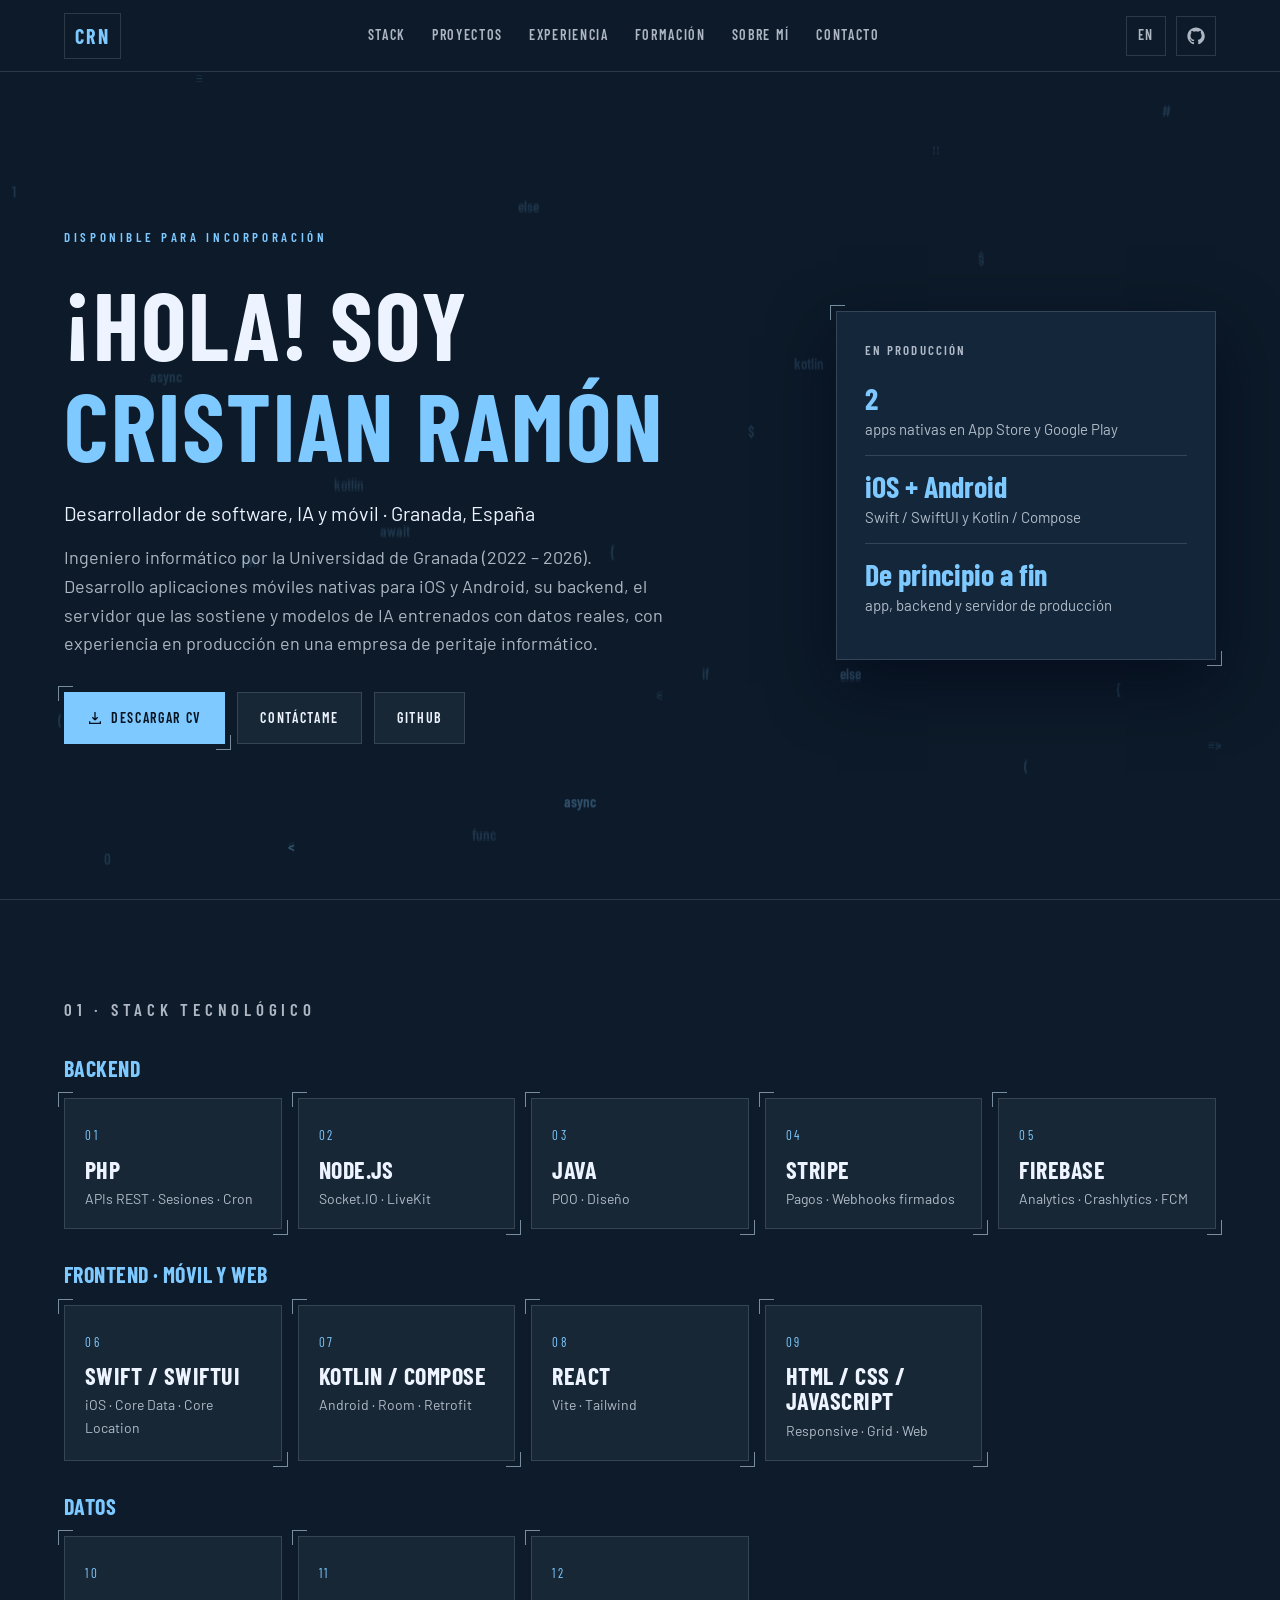
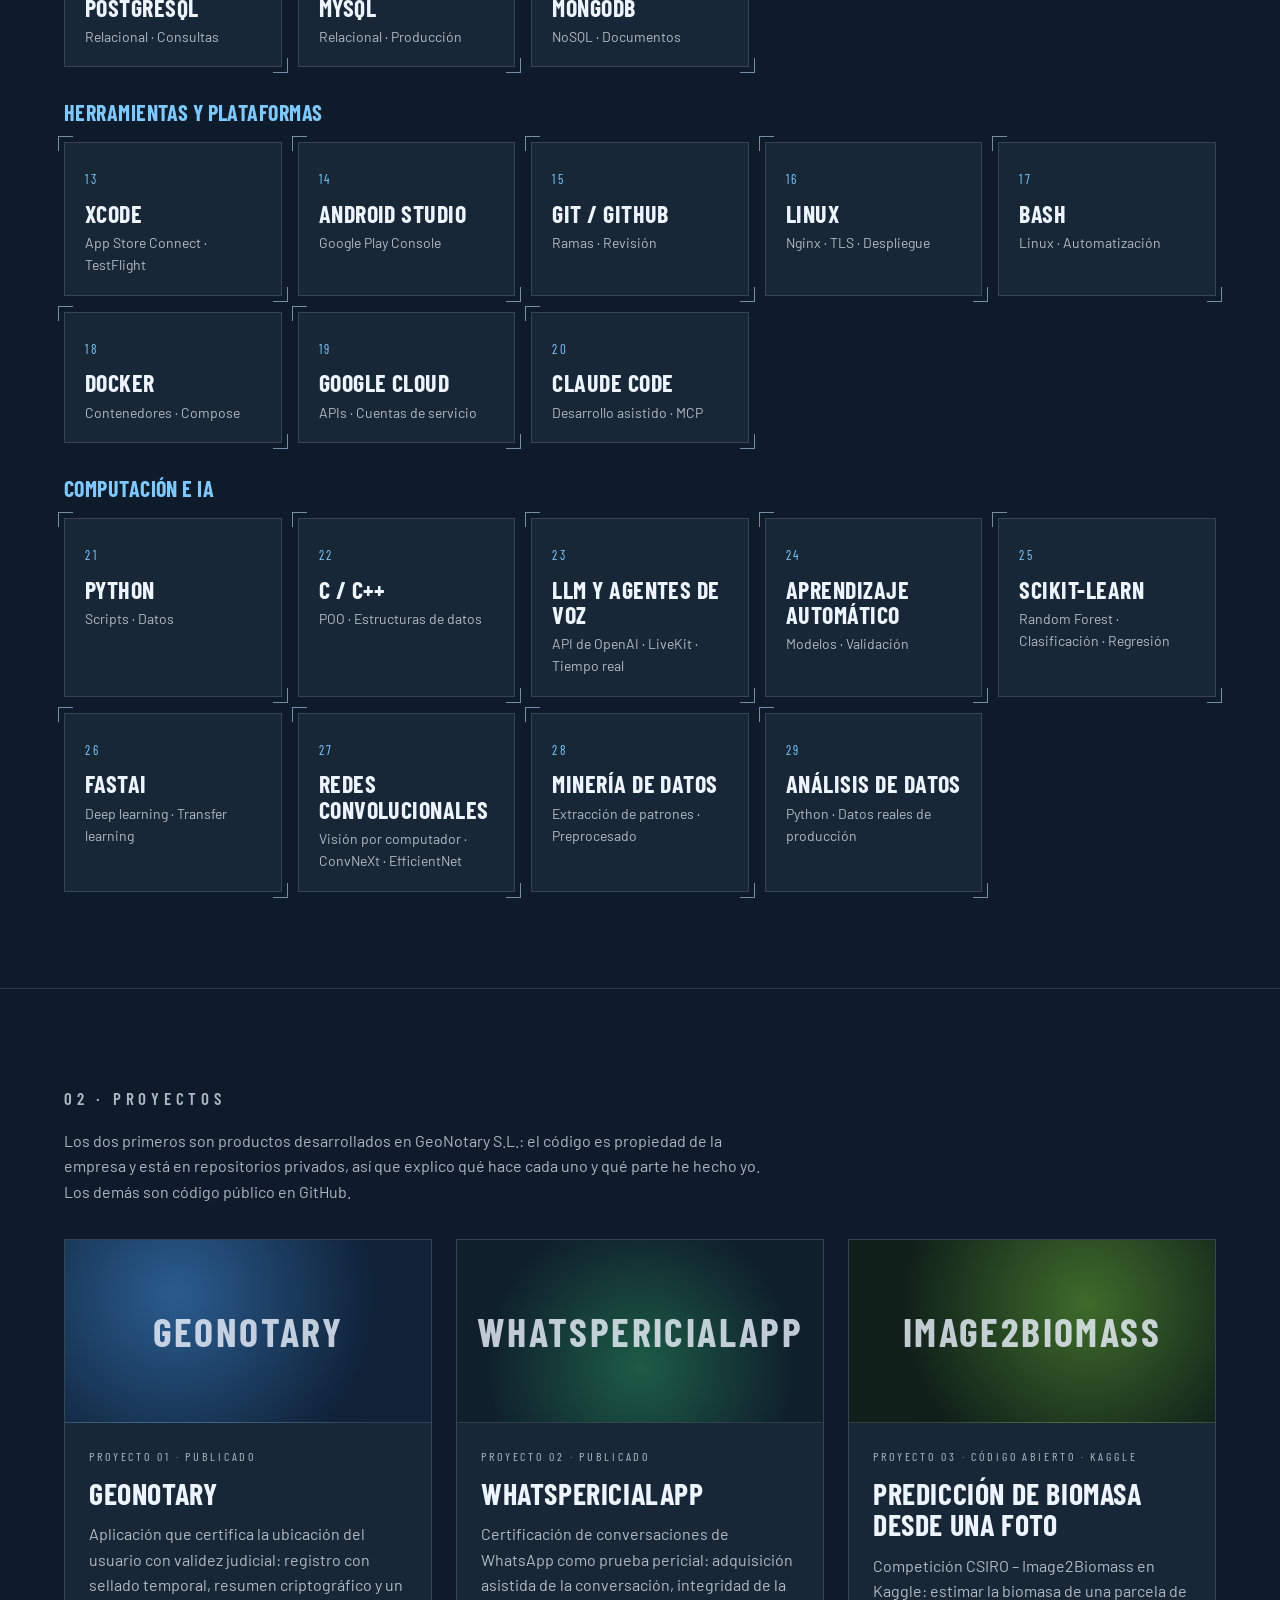
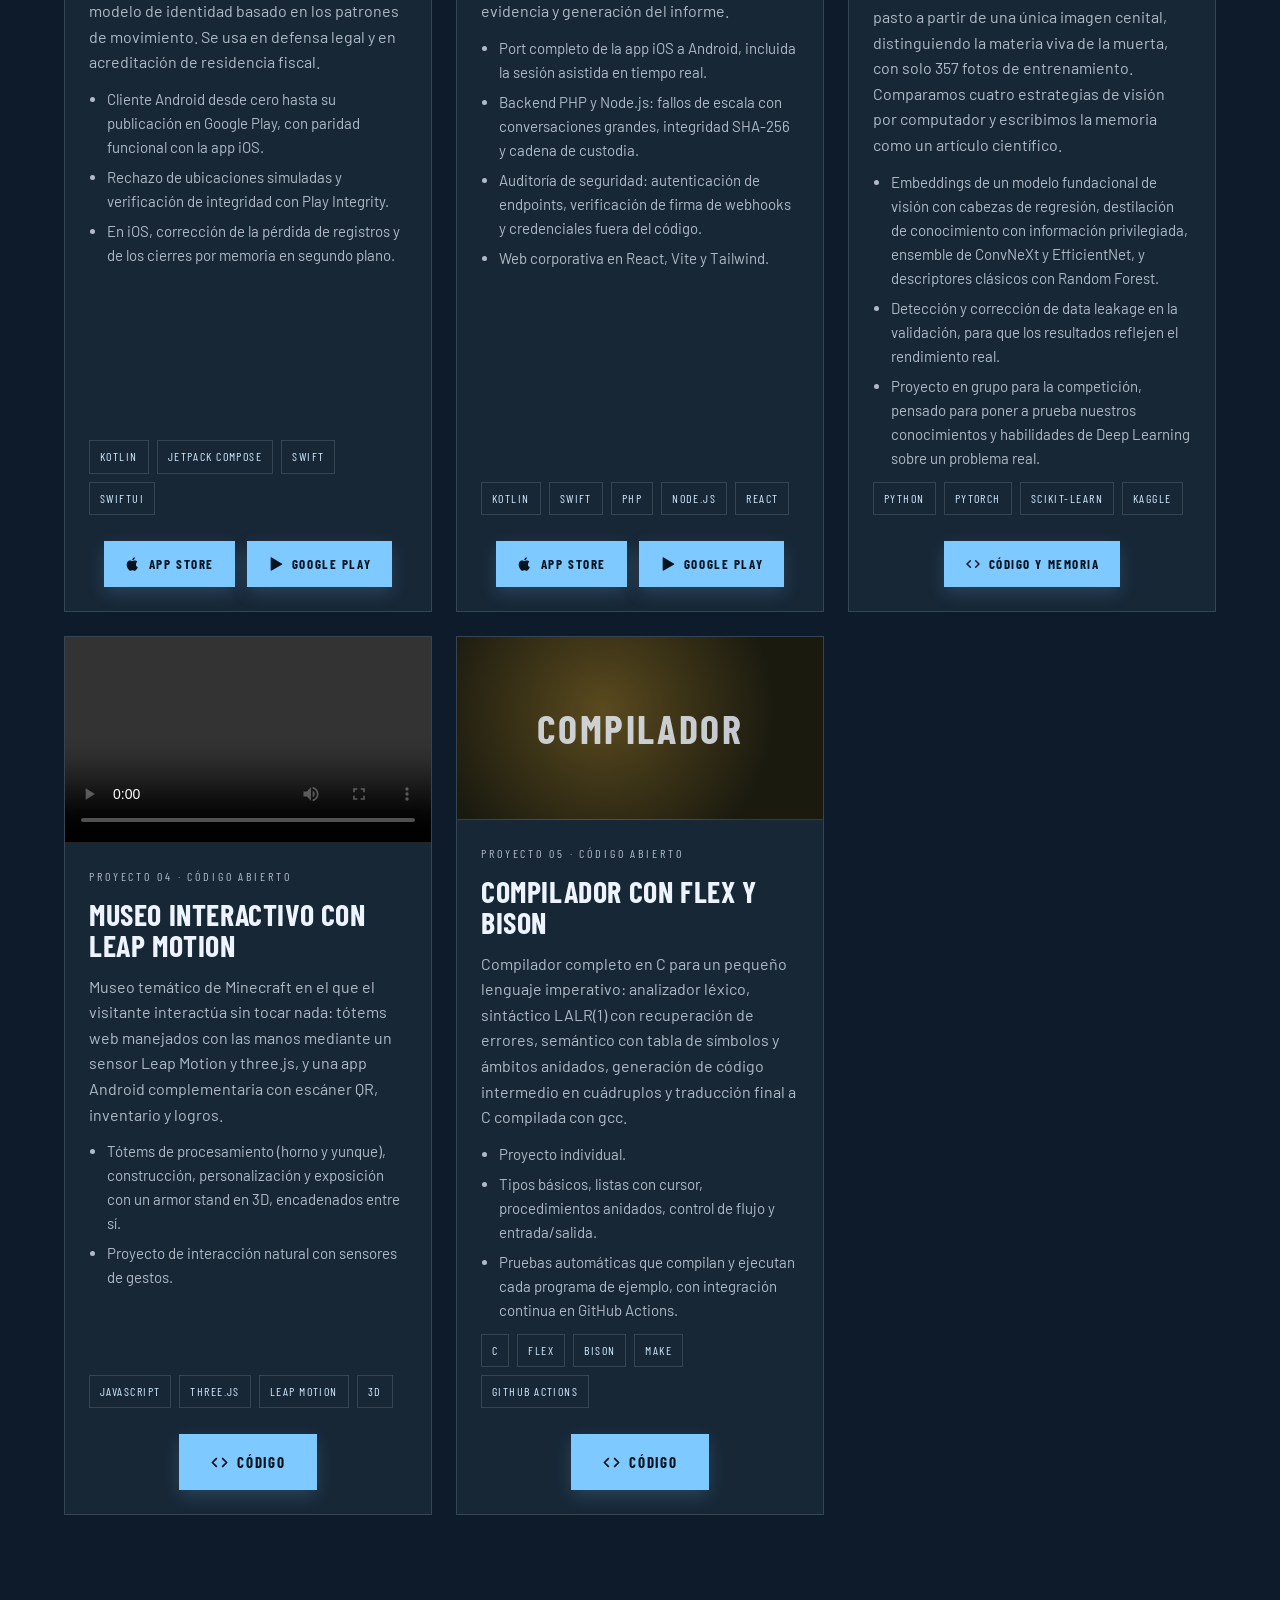
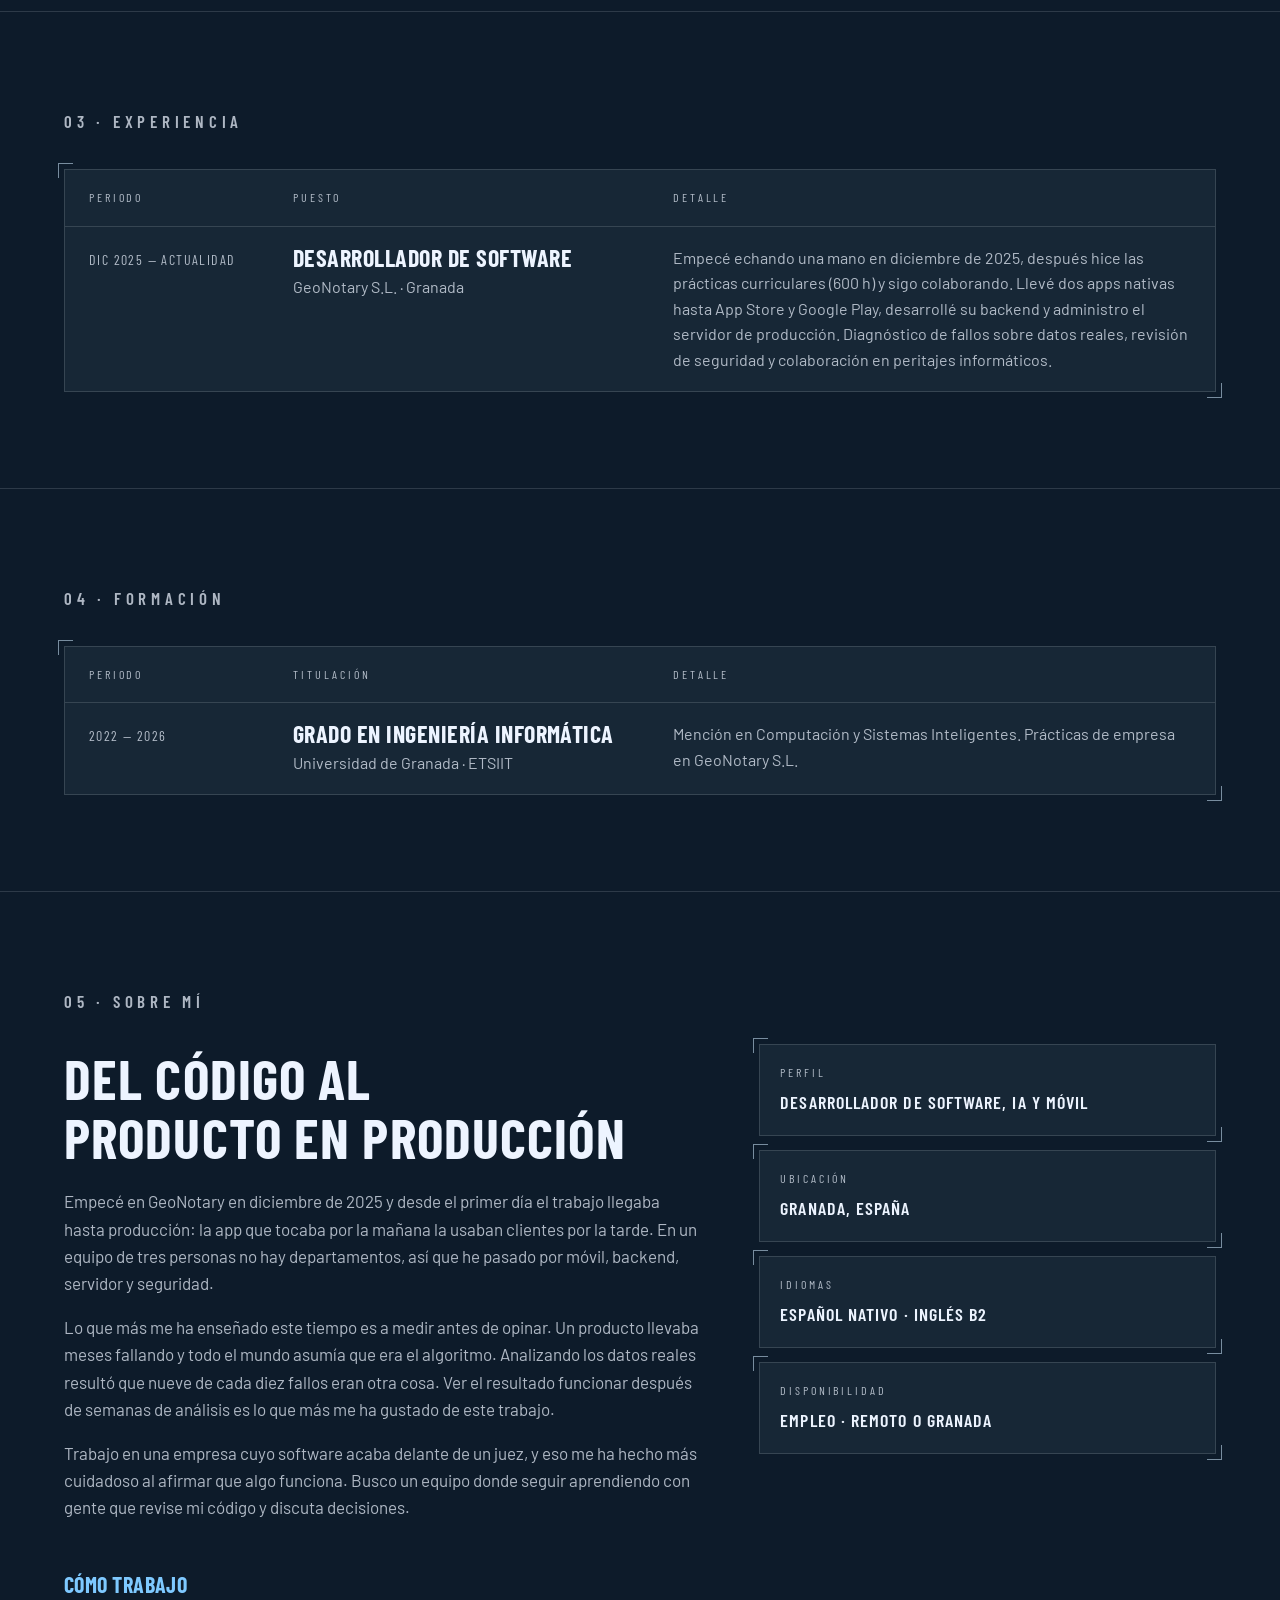
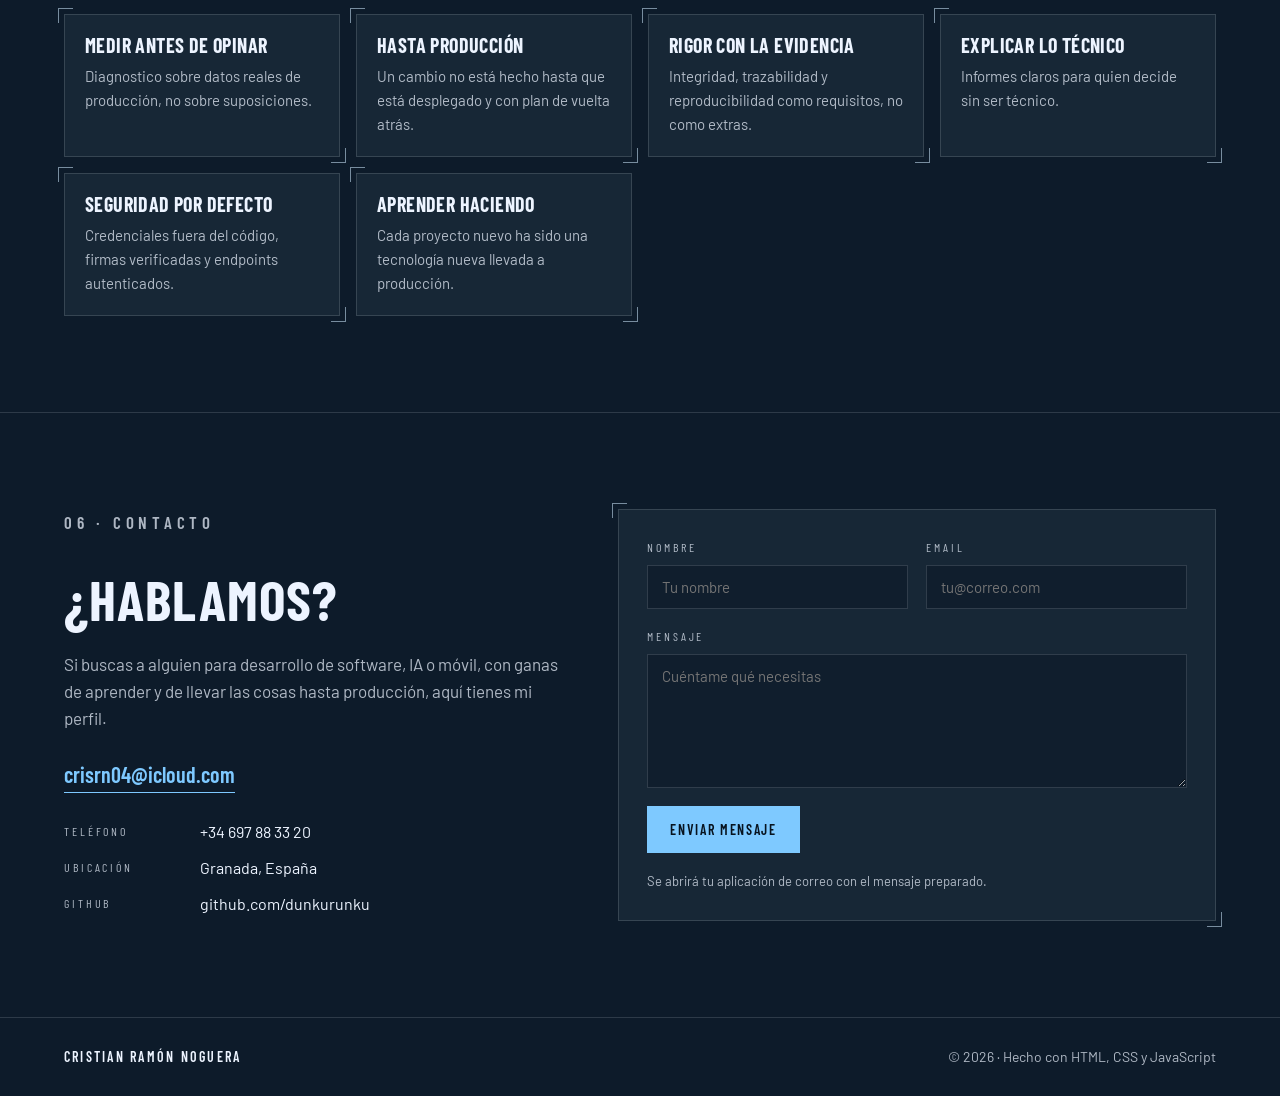
==== es/index.html @ b210d1ad "Versión en inglés por defecto, stack y textos actualizados y CV nuevos" ====
<!DOCTYPE html>
<html lang="es">
<head>
  <meta charset="UTF-8">
  <meta name="viewport" content="width=device-width, initial-scale=1.0">
  <title>Cristian Ramón Noguera · Desarrollador de software</title>
  <meta name="description" content="Portfolio de Cristian Ramón Noguera, desarrollador de software: aplicaciones móviles nativas iOS y Android, backend y sistemas.">
  <link rel="preconnect" href="https://fonts.googleapis.com">
  <link rel="preconnect" href="https://fonts.gstatic.com" crossorigin>
  <link href="https://fonts.googleapis.com/css2?family=Barlow:wght@400;500;600&family=Barlow+Condensed:wght@500;600;700&display=swap" rel="stylesheet">
  <link rel="icon" href="data:image/svg+xml,%3Csvg xmlns='http://www.w3.org/2000/svg' viewBox='0 0 64 64'%3E%3Crect width='64' height='64' fill='%230d1b2a'/%3E%3Ctext x='32' y='42' font-family='Arial' font-weight='700' font-size='28' fill='%237ec9ff' text-anchor='middle'%3ECR%3C/text%3E%3C/svg%3E">
  <link rel="alternate" hreflang="es" href="https://dunkurunku.github.io/es/">
  <link rel="alternate" hreflang="en" href="https://dunkurunku.github.io/">
  <link rel="stylesheet" href="../styles.css?v=10">
</head>
<body>

<header class="nav" id="top">
  <a class="nav__brand" href="#top">CRN</a>
  <nav class="nav__links" id="navLinks">
    <a href="#stack">Stack</a>
    <a href="#proyectos">Proyectos</a>
    <a href="#experiencia">Experiencia</a>
    <a href="#formacion">Formación</a>
    <a href="#sobre-mi">Sobre mí</a>
    <a href="#contacto">Contacto</a>
  </nav>
  <div class="nav__icons">
    <a href="../" hreflang="en" lang="en" aria-label="English version" class="icon-btn icon-btn--lang">EN</a>
    <a href="https://github.com/dunkurunku" target="_blank" rel="noopener" aria-label="GitHub" class="icon-btn">
      <svg viewBox="0 0 24 24" width="18" height="18" fill="currentColor"><path d="M12 .5C5.7.5.5 5.7.5 12c0 5.1 3.3 9.4 7.9 10.9.6.1.8-.3.8-.6v-2.2c-3.2.7-3.9-1.4-3.9-1.4-.5-1.3-1.3-1.7-1.3-1.7-1-.7.1-.7.1-.7 1.2.1 1.8 1.2 1.8 1.2 1 1.8 2.8 1.3 3.4 1 .1-.8.4-1.3.7-1.6-2.6-.3-5.3-1.3-5.3-5.7 0-1.3.5-2.3 1.2-3.1-.1-.3-.5-1.5.1-3.1 0 0 1-.3 3.2 1.2a11 11 0 0 1 5.8 0c2.2-1.5 3.2-1.2 3.2-1.2.6 1.6.2 2.8.1 3.1.8.8 1.2 1.8 1.2 3.1 0 4.4-2.7 5.4-5.3 5.7.4.4.8 1.1.8 2.2v3.2c0 .3.2.7.8.6 4.6-1.5 7.9-5.8 7.9-10.9C23.5 5.7 18.3.5 12 .5z"/></svg>
    </a>
    <button class="icon-btn nav__burger" id="burger" aria-label="Menú" aria-expanded="false">
      <span></span><span></span><span></span>
    </button>
  </div>
</header>

<main>

  <!-- HERO -->
  <section class="hero" id="inicio">
    <canvas class="hero__rain" id="rain" aria-hidden="true"></canvas>
    <div class="container hero__grid">
      <div class="hero__text">
        <p class="eyebrow">Disponible para incorporación</p>
        <h1 class="hero__title">¡Hola! Soy<br><span class="accent">Cristian Ramón</span></h1>
        <p class="hero__sub">Desarrollador de software, IA y móvil · Granada, España</p>
        <p class="hero__desc">
          Ingeniero informático por la Universidad de Granada (2022 – 2026).
          Desarrollo aplicaciones móviles nativas para iOS y Android, su backend, el servidor que las sostiene
          y modelos de IA entrenados con datos reales, con experiencia en producción en una empresa de peritaje informático.
        </p>
        <div class="hero__actions">
          <a class="btn btn--primary corner" href="../assets/Curriculum-Cristian-Ramon-Noguera.pdf" download>
            <svg viewBox="0 0 24 24" width="16" height="16" fill="none" stroke="currentColor" stroke-width="2"><path d="M12 3v12m0 0l-4-4m4 4l4-4M4 17v3h16v-3"/></svg>
            Descargar CV
          </a>
          <a class="btn" href="#contacto">Contáctame</a>
          <a class="btn" href="https://github.com/dunkurunku" target="_blank" rel="noopener">GitHub</a>
        </div>
      </div>
      <aside class="hero__card corner">
        <p class="hero__card-k">En producción</p>
        <div class="hero__stat"><span class="hero__stat-v">2</span><span class="hero__stat-d">apps nativas en App Store y Google Play</span></div>
        <div class="hero__stat"><span class="hero__stat-v">iOS + Android</span><span class="hero__stat-d">Swift / SwiftUI y Kotlin / Compose</span></div>
        <div class="hero__stat"><span class="hero__stat-v">De principio a fin</span><span class="hero__stat-d">app, backend y servidor de producción</span></div>
      </aside>
    </div>
  </section>

  <!-- STACK -->
  <section class="section" id="stack">
    <div class="container">
      <p class="section__label">01 · Stack tecnológico</p>

      <h3 class="group-title">Backend</h3>
      <div class="stack-grid">
        <article class="stack-card corner"><span class="stack-card__n">01</span><h4>PHP</h4><p>APIs REST · Sesiones · Cron</p></article>
        <article class="stack-card corner"><span class="stack-card__n">02</span><h4>Node.js</h4><p>Socket.IO · LiveKit</p></article>
        <article class="stack-card corner"><span class="stack-card__n">03</span><h4>Java</h4><p>POO · Diseño</p></article>
        <article class="stack-card corner"><span class="stack-card__n">04</span><h4>Stripe</h4><p>Pagos · Webhooks firmados</p></article>
        <article class="stack-card corner"><span class="stack-card__n">05</span><h4>Firebase</h4><p>Analytics · Crashlytics · FCM</p></article>
      </div>

      <h3 class="group-title">Frontend · móvil y web</h3>
      <div class="stack-grid">
        <article class="stack-card corner"><span class="stack-card__n">06</span><h4>Swift / SwiftUI</h4><p>iOS · Core Data · Core Location</p></article>
        <article class="stack-card corner"><span class="stack-card__n">07</span><h4>Kotlin / Compose</h4><p>Android · Room · Retrofit</p></article>
        <article class="stack-card corner"><span class="stack-card__n">08</span><h4>React</h4><p>Vite · Tailwind</p></article>
        <article class="stack-card corner"><span class="stack-card__n">09</span><h4>HTML / CSS / JavaScript</h4><p>Responsive · Grid · Web</p></article>
      </div>


      <h3 class="group-title">Datos</h3>
      <div class="stack-grid">
        <article class="stack-card corner"><span class="stack-card__n">10</span><h4>PostgreSQL</h4><p>Relacional · Consultas</p></article>
        <article class="stack-card corner"><span class="stack-card__n">11</span><h4>MySQL</h4><p>Relacional · Producción</p></article>
        <article class="stack-card corner"><span class="stack-card__n">12</span><h4>MongoDB</h4><p>NoSQL · Documentos</p></article>
      </div>

      <h3 class="group-title">Herramientas y plataformas</h3>
      <div class="stack-grid">
        <article class="stack-card corner"><span class="stack-card__n">13</span><h4>Xcode</h4><p>App Store Connect · TestFlight</p></article>
        <article class="stack-card corner"><span class="stack-card__n">14</span><h4>Android Studio</h4><p>Google Play Console</p></article>
        <article class="stack-card corner"><span class="stack-card__n">15</span><h4>Git / GitHub</h4><p>Ramas · Revisión</p></article>
        <article class="stack-card corner"><span class="stack-card__n">16</span><h4>Linux</h4><p>Nginx · TLS · Despliegue</p></article>
        <article class="stack-card corner"><span class="stack-card__n">17</span><h4>Bash</h4><p>Linux · Automatización</p></article>
        <article class="stack-card corner"><span class="stack-card__n">18</span><h4>Docker</h4><p>Contenedores · Compose</p></article>
        <article class="stack-card corner"><span class="stack-card__n">19</span><h4>Google Cloud</h4><p>APIs · Cuentas de servicio</p></article>
        <article class="stack-card corner"><span class="stack-card__n">20</span><h4>Claude Code</h4><p>Desarrollo asistido · MCP</p></article>
      </div>

      <h3 class="group-title">Computación e IA</h3>
      <div class="stack-grid">
        <article class="stack-card corner"><span class="stack-card__n">21</span><h4>Python</h4><p>Scripts · Datos</p></article>
        <article class="stack-card corner"><span class="stack-card__n">22</span><h4>C / C++</h4><p>POO · Estructuras de datos</p></article>
        <article class="stack-card corner"><span class="stack-card__n">23</span><h4>LLM y agentes de voz</h4><p>API de OpenAI · LiveKit · Tiempo real</p></article>
        <article class="stack-card corner"><span class="stack-card__n">24</span><h4>Aprendizaje automático</h4><p>Modelos · Validación</p></article>
        <article class="stack-card corner"><span class="stack-card__n">25</span><h4>scikit-learn</h4><p>Random Forest · Clasificación · Regresión</p></article>
        <article class="stack-card corner"><span class="stack-card__n">26</span><h4>fastai</h4><p>Deep learning · Transfer learning</p></article>
        <article class="stack-card corner"><span class="stack-card__n">27</span><h4>Redes convolucionales</h4><p>Visión por computador · ConvNeXt · EfficientNet</p></article>
        <article class="stack-card corner"><span class="stack-card__n">28</span><h4>Minería de datos</h4><p>Extracción de patrones · Preprocesado</p></article>
        <article class="stack-card corner"><span class="stack-card__n">29</span><h4>Análisis de datos</h4><p>Python · Datos reales de producción</p></article>
      </div>
    </div>
  </section>

  <!-- PROYECTOS -->
  <section class="section" id="proyectos">
    <div class="container">
      <p class="section__label">02 · Proyectos</p>
      <p class="section__note">Los dos primeros son productos desarrollados en GeoNotary S.L.: el código es propiedad de la empresa y está en repositorios privados, así que explico qué hace cada uno y qué parte he hecho yo. Los demás son código público en GitHub.</p>

      <div class="projects">
        <article class="project corner">
          <div class="project__media project__media--geo" aria-hidden="true"><span>GeoNotary</span></div>
          <div class="project__body">
            <p class="project__label">Proyecto 01 · publicado</p>
            <h3>GeoNotary</h3>
            <p>Aplicación que certifica la ubicación del usuario con validez judicial: registro con sellado temporal, resumen criptográfico y un modelo de identidad basado en los patrones de movimiento. Se usa en defensa legal y en acreditación de residencia fiscal.</p>
            <ul class="project__mine">
              <li>Cliente Android desde cero hasta su publicación en Google Play, con paridad funcional con la app iOS.</li>
              <li>Rechazo de ubicaciones simuladas y verificación de integridad con Play Integrity.</li>
              <li>En iOS, corrección de la pérdida de registros y de los cierres por memoria en segundo plano.</li>
            </ul>
            <div class="tags"><span>Kotlin</span><span>Jetpack Compose</span><span>Swift</span><span>SwiftUI</span></div>
            <div class="project__links">
              <a class="btn btn--small" href="https://apps.apple.com/es/app/geonotary/id6742685214" target="_blank" rel="noopener"><svg viewBox="0 0 24 24" width="16" height="16" fill="currentColor" aria-hidden="true"><path d="M16.4 12.6c0-2.6 2.1-3.8 2.2-3.9-1.2-1.8-3.1-2-3.7-2-1.6-.2-3.1.9-3.9.9-.8 0-2-.9-3.4-.9-1.7 0-3.3 1-4.2 2.6-1.8 3.1-.5 7.7 1.3 10.2.9 1.2 1.9 2.6 3.2 2.6 1.3-.1 1.8-.8 3.3-.8 1.6 0 2 .8 3.4.8 1.4 0 2.3-1.3 3.1-2.5 1-1.4 1.4-2.8 1.4-2.9 0 0-2.7-1-2.7-4.1zM13.8 5c.7-.8 1.2-2 1-3.1-1 0-2.2.7-2.9 1.5-.6.7-1.2 1.9-1 3 1.1.1 2.2-.6 2.9-1.4z"/></svg>App Store</a>
              <a class="btn btn--small" href="https://play.google.com/store/apps/details?id=com.geonotary.app" target="_blank" rel="noopener"><svg viewBox="0 0 24 24" width="16" height="16" fill="currentColor" aria-hidden="true"><path d="M4 2.6v18.8c0 .5.5.8.9.6l16.3-9.4c.4-.2.4-.8 0-1L4.9 2c-.4-.2-.9.1-.9.6z"/></svg>Google Play</a>
            </div>
          </div>
        </article>
        <article class="project corner">
          <div class="project__media project__media--wp" aria-hidden="true"><span>WhatsPericialApp</span></div>
          <div class="project__body">
            <p class="project__label">Proyecto 02 · publicado</p>
            <h3>WhatsPericialApp</h3>
            <p>Certificación de conversaciones de WhatsApp como prueba pericial: adquisición asistida de la conversación, integridad de la evidencia y generación del informe.</p>
            <ul class="project__mine">
              <li>Port completo de la app iOS a Android, incluida la sesión asistida en tiempo real.</li>
              <li>Backend PHP y Node.js: fallos de escala con conversaciones grandes, integridad SHA-256 y cadena de custodia.</li>
              <li>Auditoría de seguridad: autenticación de endpoints, verificación de firma de webhooks y credenciales fuera del código.</li>
              <li>Web corporativa en React, Vite y Tailwind.</li>
            </ul>
            <div class="tags"><span>Kotlin</span><span>Swift</span><span>PHP</span><span>Node.js</span><span>React</span></div>
            <div class="project__links">
              <a class="btn btn--small" href="https://apps.apple.com/es/app/whatspericialapp/id6772326675" target="_blank" rel="noopener"><svg viewBox="0 0 24 24" width="16" height="16" fill="currentColor" aria-hidden="true"><path d="M16.4 12.6c0-2.6 2.1-3.8 2.2-3.9-1.2-1.8-3.1-2-3.7-2-1.6-.2-3.1.9-3.9.9-.8 0-2-.9-3.4-.9-1.7 0-3.3 1-4.2 2.6-1.8 3.1-.5 7.7 1.3 10.2.9 1.2 1.9 2.6 3.2 2.6 1.3-.1 1.8-.8 3.3-.8 1.6 0 2 .8 3.4.8 1.4 0 2.3-1.3 3.1-2.5 1-1.4 1.4-2.8 1.4-2.9 0 0-2.7-1-2.7-4.1zM13.8 5c.7-.8 1.2-2 1-3.1-1 0-2.2.7-2.9 1.5-.6.7-1.2 1.9-1 3 1.1.1 2.2-.6 2.9-1.4z"/></svg>App Store</a>
              <a class="btn btn--small" href="https://play.google.com/store/apps/details?id=com.whatspericial.app" target="_blank" rel="noopener"><svg viewBox="0 0 24 24" width="16" height="16" fill="currentColor" aria-hidden="true"><path d="M4 2.6v18.8c0 .5.5.8.9.6l16.3-9.4c.4-.2.4-.8 0-1L4.9 2c-.4-.2-.9.1-.9.6z"/></svg>Google Play</a>
            </div>
          </div>
        </article>
        <article class="project corner">
          <div class="project__media project__media--bio" aria-hidden="true"><span>Image2Biomass</span></div>
          <div class="project__body">
            <p class="project__label">Proyecto 03 · código abierto · Kaggle</p>
            <h3>Predicción de biomasa desde una foto</h3>
            <p>Competición CSIRO – Image2Biomass en Kaggle: estimar la biomasa de una parcela de pasto a partir de una única imagen cenital, distinguiendo la materia viva de la muerta, con solo 357 fotos de entrenamiento. Comparamos cuatro estrategias de visión por computador y escribimos la memoria como un artículo científico.</p>
            <ul class="project__mine">
              <li>Embeddings de un modelo fundacional de visión con cabezas de regresión, destilación de conocimiento con información privilegiada, ensemble de ConvNeXt y EfficientNet, y descriptores clásicos con Random Forest.</li>
              <li>Detección y corrección de data leakage en la validación, para que los resultados reflejen el rendimiento real.</li>
              <li>Proyecto en grupo para la competición, pensado para poner a prueba nuestros conocimientos y habilidades de Deep Learning sobre un problema real.</li>
            </ul>
            <div class="tags"><span>Python</span><span>PyTorch</span><span>scikit-learn</span><span>Kaggle</span></div>
            <div class="project__links">
              <a class="btn btn--small" href="https://github.com/dunkurunku/image2biomass-kaggle" target="_blank" rel="noopener"><svg viewBox="0 0 24 24" width="16" height="16" fill="none" stroke="currentColor" stroke-width="2.2" stroke-linecap="round" stroke-linejoin="round" aria-hidden="true"><path d="M8 7l-5 5 5 5M16 7l5 5-5 5"/></svg>Código y memoria</a>
            </div>
          </div>
        </article>
        <article class="project corner">
          <div class="project__media project__media--video" aria-hidden="true">
            <video controls preload="metadata" playsinline poster="">
              <source src="../assets/museo-demo.mp4" type="video/mp4">
            </video>
          </div>
          <div class="project__body">
            <p class="project__label">Proyecto 04 · código abierto</p>
            <h3>Museo interactivo con Leap Motion</h3>
            <p>Museo temático de Minecraft en el que el visitante interactúa sin tocar nada: tótems web manejados con las manos mediante un sensor Leap Motion y three.js, y una app Android complementaria con escáner QR, inventario y logros.</p>
            <ul class="project__mine">
              <li>Tótems de procesamiento (horno y yunque), construcción, personalización y exposición con un armor stand en 3D, encadenados entre sí.</li>
              <li>Proyecto de interacción natural con sensores de gestos.</li>
            </ul>
            <div class="tags"><span>JavaScript</span><span>three.js</span><span>Leap Motion</span><span>3D</span></div>
            <div class="project__links">
              <a class="btn btn--small btn--big" href="https://github.com/dunkurunku/museo-minecraft" target="_blank" rel="noopener"><svg viewBox="0 0 24 24" width="16" height="16" fill="none" stroke="currentColor" stroke-width="2.2" stroke-linecap="round" stroke-linejoin="round" aria-hidden="true"><path d="M8 7l-5 5 5 5M16 7l5 5-5 5"/></svg>Código</a>
            </div>
          </div>
        </article>
        <article class="project corner">
          <div class="project__media project__media--comp" aria-hidden="true"><span>Compilador</span></div>
          <div class="project__body">
            <p class="project__label">Proyecto 05 · código abierto</p>
            <h3>Compilador con Flex y Bison</h3>
            <p>Compilador completo en C para un pequeño lenguaje imperativo: analizador léxico, sintáctico LALR(1) con recuperación de errores, semántico con tabla de símbolos y ámbitos anidados, generación de código intermedio en cuádruplos y traducción final a C compilada con gcc.</p>
            <ul class="project__mine">
              <li>Proyecto individual.</li>
              <li>Tipos básicos, listas con cursor, procedimientos anidados, control de flujo y entrada/salida.</li>
              <li>Pruebas automáticas que compilan y ejecutan cada programa de ejemplo, con integración continua en GitHub Actions.</li>
            </ul>
            <div class="tags"><span>C</span><span>Flex</span><span>Bison</span><span>Make</span><span>GitHub Actions</span></div>
            <div class="project__links">
              <a class="btn btn--small btn--big" href="https://github.com/dunkurunku/compilador-flex-bison" target="_blank" rel="noopener"><svg viewBox="0 0 24 24" width="16" height="16" fill="none" stroke="currentColor" stroke-width="2.2" stroke-linecap="round" stroke-linejoin="round" aria-hidden="true"><path d="M8 7l-5 5 5 5M16 7l5 5-5 5"/></svg>Código</a>
            </div>
          </div>
        </article>
      </div>
    </div>
  </section>

  <!-- EXPERIENCIA -->
  <section class="section" id="experiencia">
    <div class="container">
      <p class="section__label">03 · Experiencia</p>
      <div class="table corner">
        <div class="table__head"><span>Periodo</span><span>Puesto</span><span>Detalle</span></div>
        <div class="table__row">
          <span class="table__period">Dic 2025 — actualidad</span>
          <div>
            <h3>Desarrollador de software</h3>
            <p class="muted">GeoNotary S.L. · Granada</p>
          </div>
          <div>
            <p>Empecé echando una mano en diciembre de 2025, después hice las prácticas curriculares (600 h) y sigo colaborando. Llevé dos apps nativas hasta App Store y Google Play, desarrollé su backend y administro el servidor de producción. Diagnóstico de fallos sobre datos reales, revisión de seguridad y colaboración en peritajes informáticos.</p>
          </div>
        </div>
      </div>
    </div>
  </section>

  <!-- FORMACIÓN -->
  <section class="section" id="formacion">
    <div class="container">
      <p class="section__label">04 · Formación</p>
      <div class="table corner">
        <div class="table__head"><span>Periodo</span><span>Titulación</span><span>Detalle</span></div>
        <div class="table__row">
          <span class="table__period">2022 — 2026</span>
          <div>
            <h3>Grado en Ingeniería Informática</h3>
            <p class="muted">Universidad de Granada · ETSIIT</p>
          </div>
          <div>
            <p>Mención en Computación y Sistemas Inteligentes. Prácticas de empresa en GeoNotary S.L.</p>
          </div>
        </div>
      </div>
    </div>
  </section>

  <!-- SOBRE MÍ -->
  <section class="section" id="sobre-mi">
    <div class="container about">
      <div class="about__text">
        <p class="section__label">05 · Sobre mí</p>
        <h2>Del código al<br>producto en producción</h2>
        <p>Empecé en GeoNotary en diciembre de 2025 y desde el primer día el trabajo llegaba hasta producción: la app que tocaba por la mañana la usaban clientes por la tarde. En un equipo de tres personas no hay departamentos, así que he pasado por móvil, backend, servidor y seguridad.</p>
        <p>Lo que más me ha enseñado este tiempo es a medir antes de opinar. Un producto llevaba meses fallando y todo el mundo asumía que era el algoritmo. Analizando los datos reales resultó que nueve de cada diez fallos eran otra cosa. Ver el resultado funcionar después de semanas de análisis es lo que más me ha gustado de este trabajo.</p>
        <p>Trabajo en una empresa cuyo software acaba delante de un juez, y eso me ha hecho más cuidadoso al afirmar que algo funciona. Busco un equipo donde seguir aprendiendo con gente que revise mi código y discuta decisiones.</p>
      </div>
      <aside class="facts">
        <div class="fact corner"><span class="fact__k">Perfil</span><span class="fact__v">Desarrollador de software, IA y móvil</span></div>
        <div class="fact corner"><span class="fact__k">Ubicación</span><span class="fact__v">Granada, España</span></div>
        <div class="fact corner"><span class="fact__k">Idiomas</span><span class="fact__v">Español nativo · Inglés B2</span></div>
        <div class="fact corner"><span class="fact__k">Disponibilidad</span><span class="fact__v">Empleo · remoto o Granada</span></div>
      </aside>
    </div>

    <div class="container">
      <h3 class="group-title">Cómo trabajo</h3>
      <div class="how-grid">
        <div class="how corner"><h4>Medir antes de opinar</h4><p>Diagnostico sobre datos reales de producción, no sobre suposiciones.</p></div>
        <div class="how corner"><h4>Hasta producción</h4><p>Un cambio no está hecho hasta que está desplegado y con plan de vuelta atrás.</p></div>
        <div class="how corner"><h4>Rigor con la evidencia</h4><p>Integridad, trazabilidad y reproducibilidad como requisitos, no como extras.</p></div>
        <div class="how corner"><h4>Explicar lo técnico</h4><p>Informes claros para quien decide sin ser técnico.</p></div>
        <div class="how corner"><h4>Seguridad por defecto</h4><p>Credenciales fuera del código, firmas verificadas y endpoints autenticados.</p></div>
        <div class="how corner"><h4>Aprender haciendo</h4><p>Cada proyecto nuevo ha sido una tecnología nueva llevada a producción.</p></div>
      </div>
    </div>
  </section>

  <!-- CONTACTO -->
  <section class="section" id="contacto">
    <div class="container contact">
      <div class="contact__text">
        <p class="section__label">06 · Contacto</p>
        <h2>¿Hablamos?</h2>
        <p>Si buscas a alguien para desarrollo de software, IA o móvil, con ganas de aprender y de llevar las cosas hasta producción, aquí tienes mi perfil.</p>
        <a class="contact__mail" href="mailto:crisrn04@icloud.com">crisrn04@icloud.com</a>
        <dl class="contact__meta">
          <dt>Teléfono</dt><dd><a href="tel:+34697883320">+34 697 88 33 20</a></dd>
          <dt>Ubicación</dt><dd>Granada, España</dd>
          <dt>GitHub</dt><dd><a href="https://github.com/dunkurunku" target="_blank" rel="noopener">github.com/dunkurunku</a></dd>
        </dl>
      </div>
      <form class="form corner" id="contactForm">
        <div class="form__row">
          <label>Nombre<input type="text" name="nombre" placeholder="Tu nombre" required></label>
          <label>Email<input type="email" name="email" placeholder="tu@correo.com" required></label>
        </div>
        <label>Mensaje<textarea name="mensaje" rows="6" placeholder="Cuéntame qué necesitas" required></textarea></label>
        <button class="btn btn--primary" type="submit">Enviar mensaje</button>
        <p class="form__hint">Se abrirá tu aplicación de correo con el mensaje preparado.</p>
      </form>
    </div>
  </section>

</main>

<footer class="footer">
  <div class="container footer__grid">
    <span class="footer__brand">Cristian Ramón Noguera</span>
    <span class="muted">© 2026 · Hecho con HTML, CSS y JavaScript</span>
  </div>
</footer>

<script src="../main.js?v=4"></script>
</body>
</html>
---- styles.css ----
:root {
  --bg: #0d1b2a;
  --bg-elevated: #14273a;
  --surface: rgba(26, 42, 57, .82);
  --surface-strong: rgba(34, 55, 75, .96);
  --text: #edf4ff;
  --text-soft: rgba(237, 244, 255, .72);
  --line: rgba(237, 244, 255, .14);
  --accent: #7ec9ff;
  --accent-strong: #60b0ff;
  --accent-soft: #d0ebff;
  --font-body: "Barlow", sans-serif;
  --font-heading: "Barlow Condensed", sans-serif;
  --gutter: clamp(18px, 5vw, 64px);
  --section-pad: clamp(56px, 9vw, 96px);
  --nav-h: 72px;
  --shadow-lg: 0 24px 60px rgba(2, 6, 23, .6);
}
* { box-sizing: border-box; }
html { scroll-behavior: smooth; scroll-padding-top: var(--nav-h); }
body { margin: 0; background: var(--bg); color: var(--text); font-family: var(--font-body); font-size: 16px; line-height: 1.6; -webkit-font-smoothing: antialiased; }
a { color: inherit; text-decoration: none; }
img { max-width: 100%; display: block; }
h1, h2, h3, h4 { font-family: var(--font-heading); text-transform: uppercase; letter-spacing: .02em; line-height: 1.05; margin: 0; }
p { margin: 0 0 1em; }
.container { width: min(1180px, 100% - 2 * var(--gutter)); margin-inline: auto; }
.muted { color: var(--text-soft); }
.accent { color: var(--accent); }

/* corner marks */
.corner { position: relative; }
.corner::before, .corner::after { content: ""; position: absolute; width: 14px; height: 14px; pointer-events: none; }
.corner::before { top: -7px; left: -7px; border-top: 1px solid var(--accent-soft); border-left: 1px solid var(--accent-soft); opacity: .55; }
.corner::after { bottom: -7px; right: -7px; border-bottom: 1px solid var(--accent-soft); border-right: 1px solid var(--accent-soft); opacity: .55; }

/* nav */
.nav { position: sticky; top: 0; z-index: 50; height: var(--nav-h); display: flex; align-items: center; justify-content: space-between; padding-inline: var(--gutter); background: rgba(13, 27, 42, .88); backdrop-filter: blur(10px); border-bottom: 1px solid var(--line); }
.nav__brand { font-family: var(--font-heading); font-weight: 700; font-size: 20px; letter-spacing: .12em; color: var(--accent); border: 1px solid var(--line); padding: 6px 10px; }
.nav__links { display: flex; gap: 26px; }
.nav__links a { font-family: var(--font-heading); text-transform: uppercase; letter-spacing: .12em; font-size: 14px; font-weight: 600; color: var(--text-soft); transition: color .2s; }
.nav__links a:hover { color: var(--accent); }
.nav__icons { display: flex; gap: 10px; }
.icon-btn { width: 40px; height: 40px; display: grid; place-items: center; border: 1px solid var(--line); color: var(--text-soft); background: transparent; cursor: pointer; transition: color .2s, border-color .2s; }
.icon-btn--lang { font-family: var(--font-heading); font-weight: 600; font-size: 14px; letter-spacing: .08em; }
.icon-btn:hover { color: var(--accent); border-color: var(--accent); }
.nav__burger { display: none; flex-direction: column; gap: 5px; }
.nav__burger span { width: 18px; height: 2px; background: currentColor; display: block; }

/* buttons */
.btn { display: inline-flex; align-items: center; gap: 8px; padding: 14px 22px; border: 1px solid var(--line); background: var(--surface); font-family: var(--font-heading); text-transform: uppercase; letter-spacing: .12em; font-weight: 600; font-size: 14px; color: var(--text); transition: transform .2s, border-color .2s, background .2s; cursor: pointer; }
.btn:hover { transform: translateY(-2px); border-color: var(--accent); }
.btn--primary { background: var(--accent); color: #07131f; border-color: var(--accent); }
.btn--primary:hover { background: var(--accent-strong); }
.btn--small { padding: 9px 14px; font-size: 12px; }

/* hero */
.hero { position: relative; min-height: calc(100vh - var(--nav-h)); display: flex; align-items: center; overflow: hidden; padding-block: var(--section-pad); border-bottom: 1px solid var(--line); }
.hero__rain { position: absolute; inset: 0; width: 100%; height: 100%; opacity: .35; }
.hero__grid { position: relative; display: grid; grid-template-columns: 1.25fr .9fr; gap: 48px; align-items: center; }
.eyebrow { font-family: var(--font-heading); text-transform: uppercase; letter-spacing: .28em; font-size: 13px; font-weight: 600; color: var(--accent); margin-bottom: 26px; }
.hero__title { font-size: clamp(48px, 7.5vw, 96px); font-weight: 700; margin-bottom: 22px; }
.hero__sub { font-size: 20px; margin-bottom: 14px; }
.hero__desc { color: var(--text-soft); font-size: 18px; max-width: 60ch; margin-bottom: 34px; }
.hero__actions { display: flex; flex-wrap: wrap; gap: 12px; }
.hero__card { justify-self: end; width: min(380px, 100%); padding: 28px; background: var(--bg-elevated); border: 1px solid var(--line); box-shadow: var(--shadow-lg); }
.hero__card-k { font-family: var(--font-heading); text-transform: uppercase; letter-spacing: .16em; font-size: 13px; font-weight: 600; color: var(--text-soft); margin-bottom: 8px; }
.hero__stat { display: flex; flex-direction: column; gap: 2px; padding-block: 14px; border-top: 1px solid var(--line); }
.hero__stat:first-of-type { border-top: 0; }
.hero__stat-v { font-family: var(--font-heading); font-weight: 700; font-size: 30px; line-height: 1.1; color: var(--accent); }
.hero__stat-d { color: var(--text-soft); font-size: 15px; }

/* sections */
.section { padding-block: var(--section-pad); border-bottom: 1px solid var(--line); }
.section__label { font-family: var(--font-heading); text-transform: uppercase; letter-spacing: .28em; font-size: 17px; font-weight: 600; color: var(--text-soft); margin-bottom: 34px; }
.section__note { color: var(--text-soft); max-width: 80ch; margin-top: -18px; margin-bottom: 34px; }
.group-title { font-size: 22px; color: var(--accent); margin: 34px 0 18px; }
.section h2 { font-size: clamp(34px, 4.5vw, 56px); font-weight: 700; margin-bottom: 22px; }

/* stack */
.stack-grid { display: grid; grid-template-columns: repeat(auto-fill, minmax(210px, 1fr)); gap: 16px; }
.stack-card { background: var(--surface); border: 1px solid var(--line); padding: 22px 20px 18px; transition: transform .2s, border-color .2s; }
.stack-card:hover { transform: translateY(-3px); border-color: var(--accent); }
.stack-card__n { font-family: var(--font-heading); color: var(--accent); font-size: 13px; letter-spacing: .2em; }
.stack-card h4 { font-size: 24px; margin: 10px 0 6px; }
.stack-card p { color: var(--text-soft); font-size: 14px; margin: 0; }

/* projects */
.projects { display: grid; grid-template-columns: repeat(auto-fit, minmax(340px, 1fr)); gap: 24px; }
.project { background: var(--surface); border: 1px solid var(--line); display: flex; flex-direction: column; min-width: 0; overflow: hidden; transition: transform .2s, border-color .2s; }
.project:hover { transform: translateY(-3px); border-color: var(--accent); }
.project__media { aspect-ratio: 16 / 8; display: grid; place-items: center; font-family: var(--font-heading); font-size: 40px; font-weight: 700; letter-spacing: .06em; text-transform: uppercase; color: rgba(237, 244, 255, .8); border-bottom: 1px solid var(--line); background-size: cover; }
.project__media--geo { background: radial-gradient(circle at 30% 30%, #2a5c8f, #0f2238 70%); }
.project__media--tesla { background: radial-gradient(circle at 70% 30%, #6a1f2c, #0f1a2e 70%); }
.project__media--wp { background: radial-gradient(circle at 50% 70%, #1d5c46, #0f1f2c 70%); }
.project__media--video { display: block; padding: 0; width: 100%; max-width: 100%; min-width: 0; aspect-ratio: 16 / 9; overflow: hidden; background: #000; }
.project__media--video video { display: block; width: 100%; height: 100%; max-width: 100%; object-fit: contain; background: #000; }
.project__media--img { padding: 0; background: #0f1a2e; }
.project__media--img img { width: 100%; height: 100%; object-fit: cover; object-position: center; display: block; opacity: .92; }
.project__media--bio { background: radial-gradient(circle at 65% 35%, #3e6b2a, #0f1f1a 70%); }
.project__media--comp { background: radial-gradient(circle at 40% 40%, #5a4a1e, #1a1a0f 70%); }
.project__body { padding: 24px; display: flex; flex-direction: column; gap: 12px; flex: 1; min-width: 0; }
.project__label { font-family: var(--font-heading); text-transform: uppercase; letter-spacing: .24em; font-size: 12px; color: var(--accent); margin: 0; }
.project h3 { font-size: 30px; }
.project p { color: var(--text-soft); margin: 0; }
.project__mine { margin: 0; padding-left: 18px; color: var(--text-soft); font-size: 15px; display: grid; gap: 6px; }
.tags { display: flex; flex-wrap: wrap; gap: 8px; margin-top: auto; }
.tags span { font-size: 12px; font-family: var(--font-heading); text-transform: uppercase; letter-spacing: .12em; padding: 6px 10px; border: 1px solid var(--line); color: var(--accent-soft); }
.project__links { display: flex; flex-wrap: wrap; justify-content: center; gap: 12px; margin-top: 14px; }
.project__links .btn { padding: 12px 20px; font-size: 13px; font-weight: 700; border-color: var(--accent); color: #07131f; background: var(--accent); box-shadow: 0 6px 18px rgba(126, 201, 255, .18); }
.project__links .btn:hover { background: var(--accent-strong); border-color: var(--accent-strong); }
.project__links .btn--big { padding: 15px 30px; font-size: 15px; }
.project__links .btn--big svg { width: 19px; height: 19px; }

/* tables */
.table { border: 1px solid var(--line); background: var(--surface); }
.table__head, .table__row { display: grid; grid-template-columns: 180px 1.1fr 1.6fr; gap: 24px; padding: 18px 24px; }
.table__head { font-family: var(--font-heading); text-transform: uppercase; letter-spacing: .24em; font-size: 12px; color: var(--text-soft); border-bottom: 1px solid var(--line); }
.table__row + .table__row { border-top: 1px solid var(--line); }
.table__period { font-family: var(--font-heading); text-transform: uppercase; letter-spacing: .1em; font-size: 14px; color: var(--text-soft); padding-top: 4px; }
.table__row h3 { font-size: 24px; margin-bottom: 4px; }
.table__row p { margin: 0; color: var(--text-soft); }

/* about */
.about { display: grid; grid-template-columns: 1.4fr 1fr; gap: 56px; align-items: start; }
.about__text p:not(.section__label) { color: var(--text-soft); font-size: 17px; }
.facts { display: grid; gap: 14px; margin-top: 56px; }
.fact { background: var(--surface); border: 1px solid var(--line); padding: 18px 20px; display: grid; gap: 6px; }
.fact__k { font-family: var(--font-heading); text-transform: uppercase; letter-spacing: .24em; font-size: 12px; color: var(--text-soft); }
.fact__v { font-family: var(--font-heading); text-transform: uppercase; letter-spacing: .06em; font-size: 18px; font-weight: 600; }
.how-grid { display: grid; grid-template-columns: repeat(auto-fill, minmax(240px, 1fr)); gap: 16px; }
.how { background: var(--surface); border: 1px solid var(--line); padding: 20px; }
.how h4 { font-size: 20px; margin-bottom: 8px; }
.how p { color: var(--text-soft); font-size: 15px; margin: 0; }

/* contact */
.contact { display: grid; grid-template-columns: 1fr 1.2fr; gap: 56px; align-items: start; }
.contact__text p { color: var(--text-soft); font-size: 17px; }
.contact__mail { display: inline-block; font-family: var(--font-heading); font-size: 22px; font-weight: 600; color: var(--accent); border-bottom: 1px solid var(--accent); margin: 8px 0 26px; }
.contact__meta { display: grid; grid-template-columns: 120px 1fr; gap: 10px 16px; margin: 0; }
.contact__meta dt { font-family: var(--font-heading); text-transform: uppercase; letter-spacing: .24em; font-size: 12px; color: var(--text-soft); padding-top: 3px; }
.contact__meta dd { margin: 0; }
.contact__meta a:hover { color: var(--accent); }
.form { background: var(--surface); border: 1px solid var(--line); padding: 28px; display: grid; gap: 18px; }
.form__row { display: grid; grid-template-columns: 1fr 1fr; gap: 18px; }
.form label { display: grid; gap: 8px; font-family: var(--font-heading); text-transform: uppercase; letter-spacing: .24em; font-size: 12px; color: var(--text-soft); }
.form input, .form textarea { font: 15px var(--font-body); color: var(--text); background: rgba(13, 27, 42, .7); border: 1px solid var(--line); padding: 12px 14px; outline: none; transition: border-color .2s; resize: vertical; }
.form input:focus, .form textarea:focus { border-color: var(--accent); }
.form .btn { justify-self: start; }
.form__hint { font-size: 13px; color: var(--text-soft); margin: 0; }

/* footer */
.footer { padding: 28px 0; }
.footer__grid { display: flex; justify-content: space-between; flex-wrap: wrap; gap: 12px; font-size: 14px; }
.footer__brand { font-family: var(--font-heading); text-transform: uppercase; letter-spacing: .16em; font-weight: 600; }

/* reveal */
.reveal { opacity: 0; transform: translateY(18px); transition: opacity .6s ease, transform .6s ease; }
.reveal.is-visible { opacity: 1; transform: none; }

/* responsive */
@media (max-width: 960px) {
  .hero__grid { grid-template-columns: 1fr; }
  .hero__card { justify-self: stretch; width: 100%; }
  .about, .contact { grid-template-columns: 1fr; gap: 32px; }
  .facts { margin-top: 0; }
  .table__head { display: none; }
  .table__row { grid-template-columns: 1fr; gap: 10px; }
}
@media (max-width: 720px) {
  .nav__links { position: fixed; inset: var(--nav-h) 0 auto 0; flex-direction: column; gap: 0; background: var(--bg-elevated); border-bottom: 1px solid var(--line); padding: 8px 0; display: none; }
  .nav__links.is-open { display: flex; }
  .nav__links a { padding: 14px var(--gutter); }
  .nav__burger { display: flex; }
  .form__row { grid-template-columns: 1fr; }
  .stack-grid { grid-template-columns: repeat(2, 1fr); }
}
@media (prefers-reduced-motion: reduce) {
  html { scroll-behavior: auto; }
  .reveal { opacity: 1; transform: none; transition: none; }
}
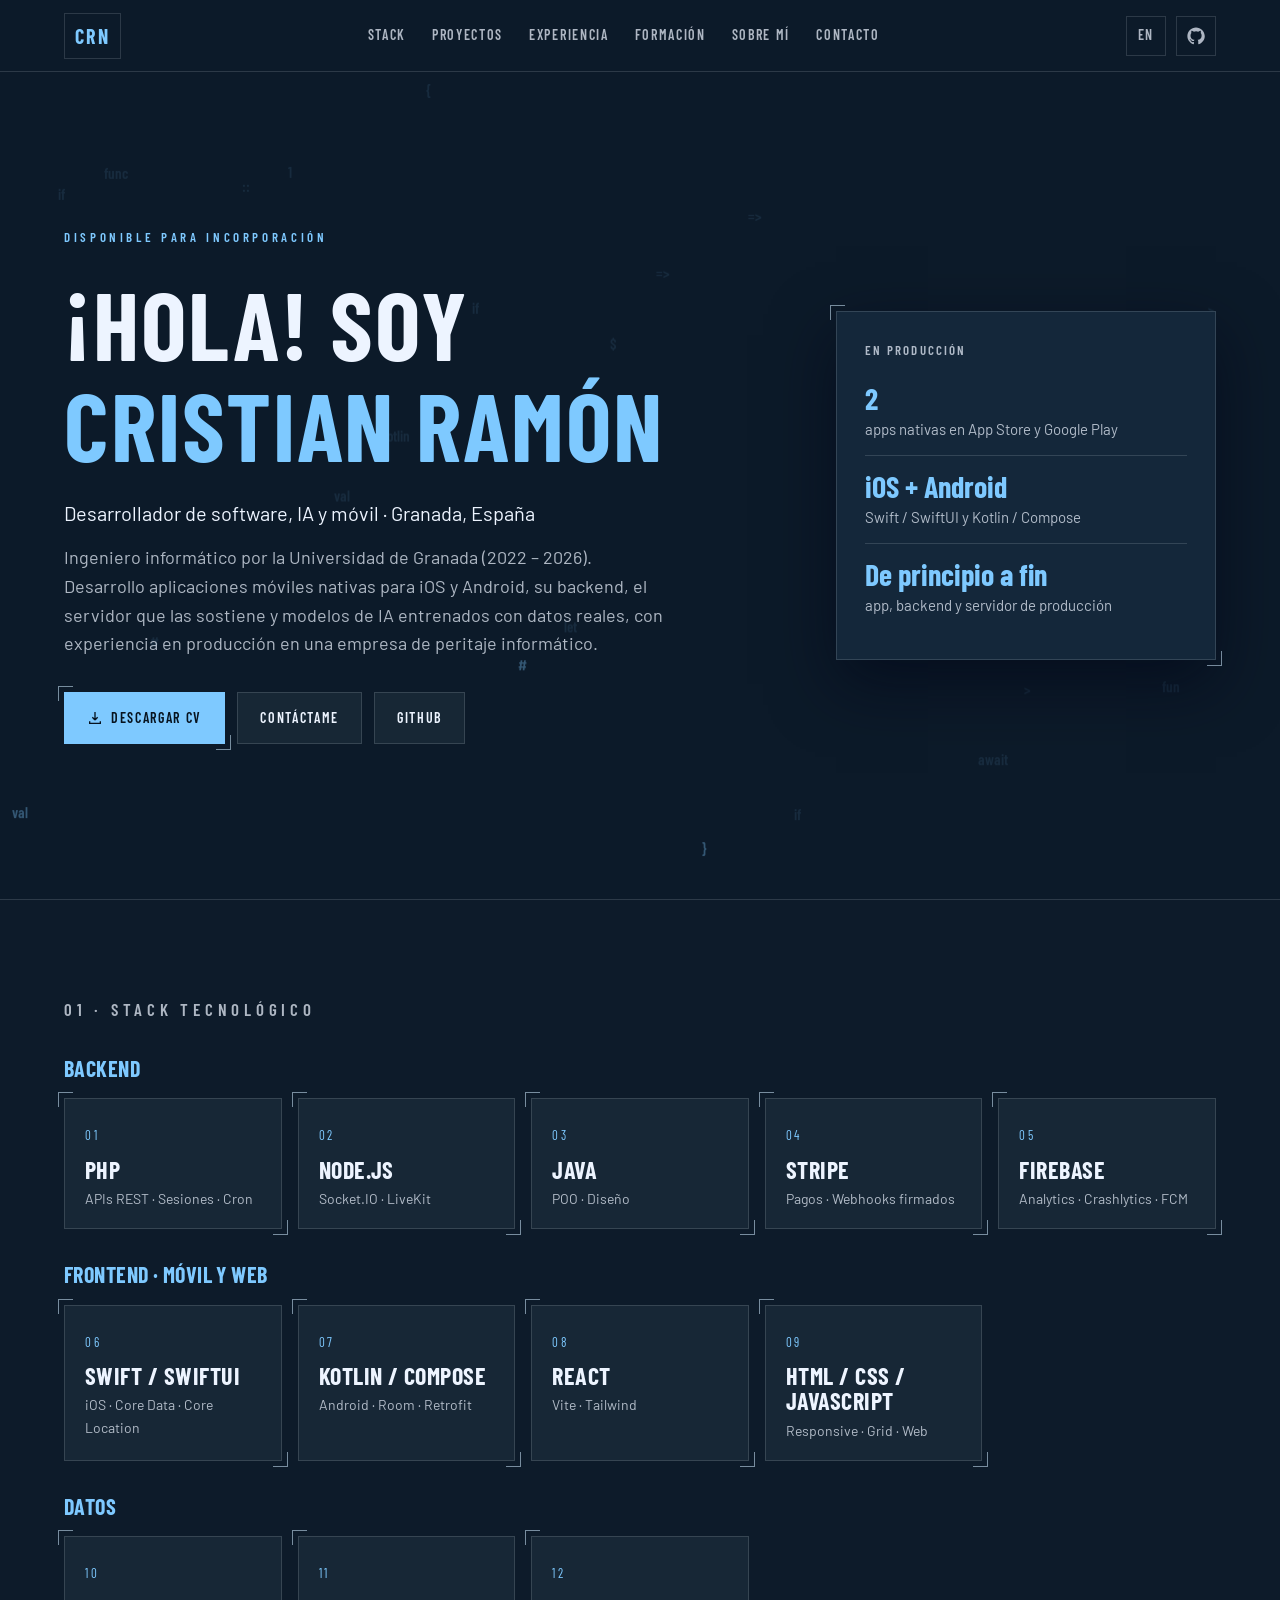
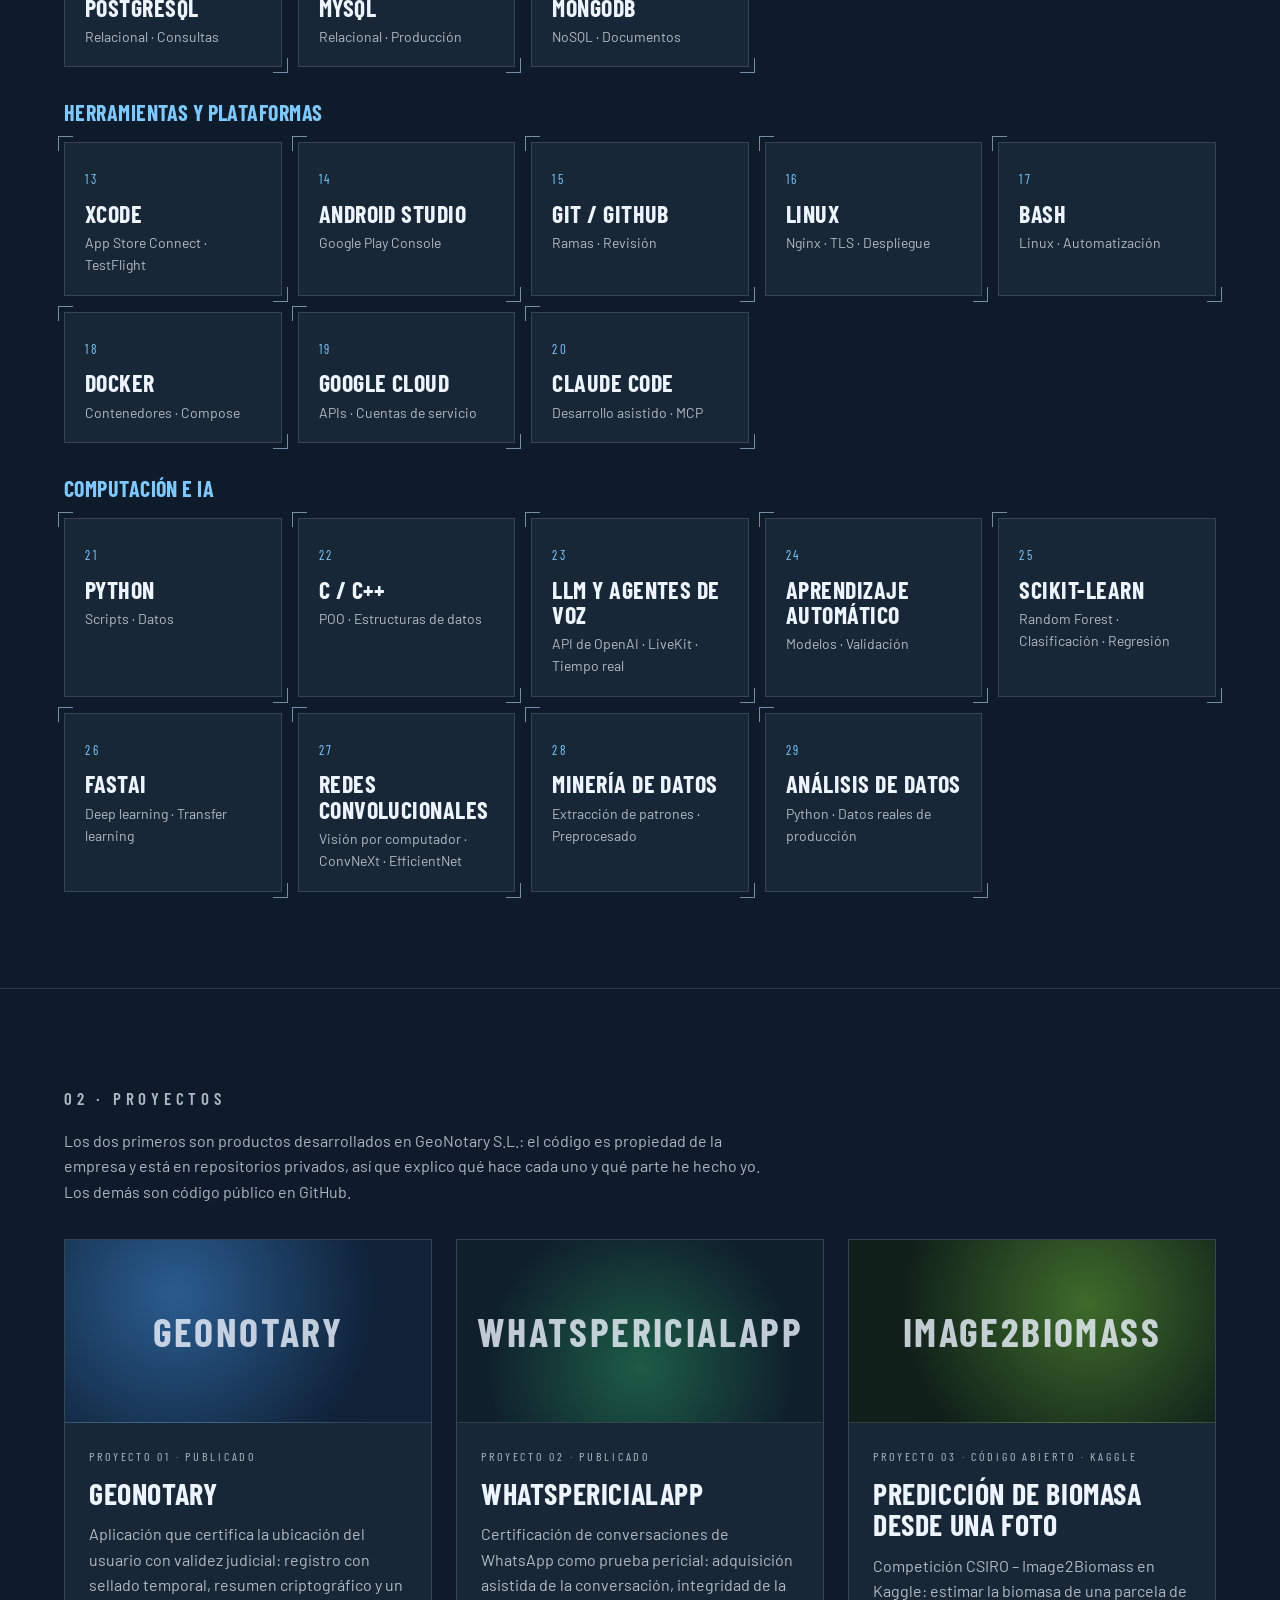
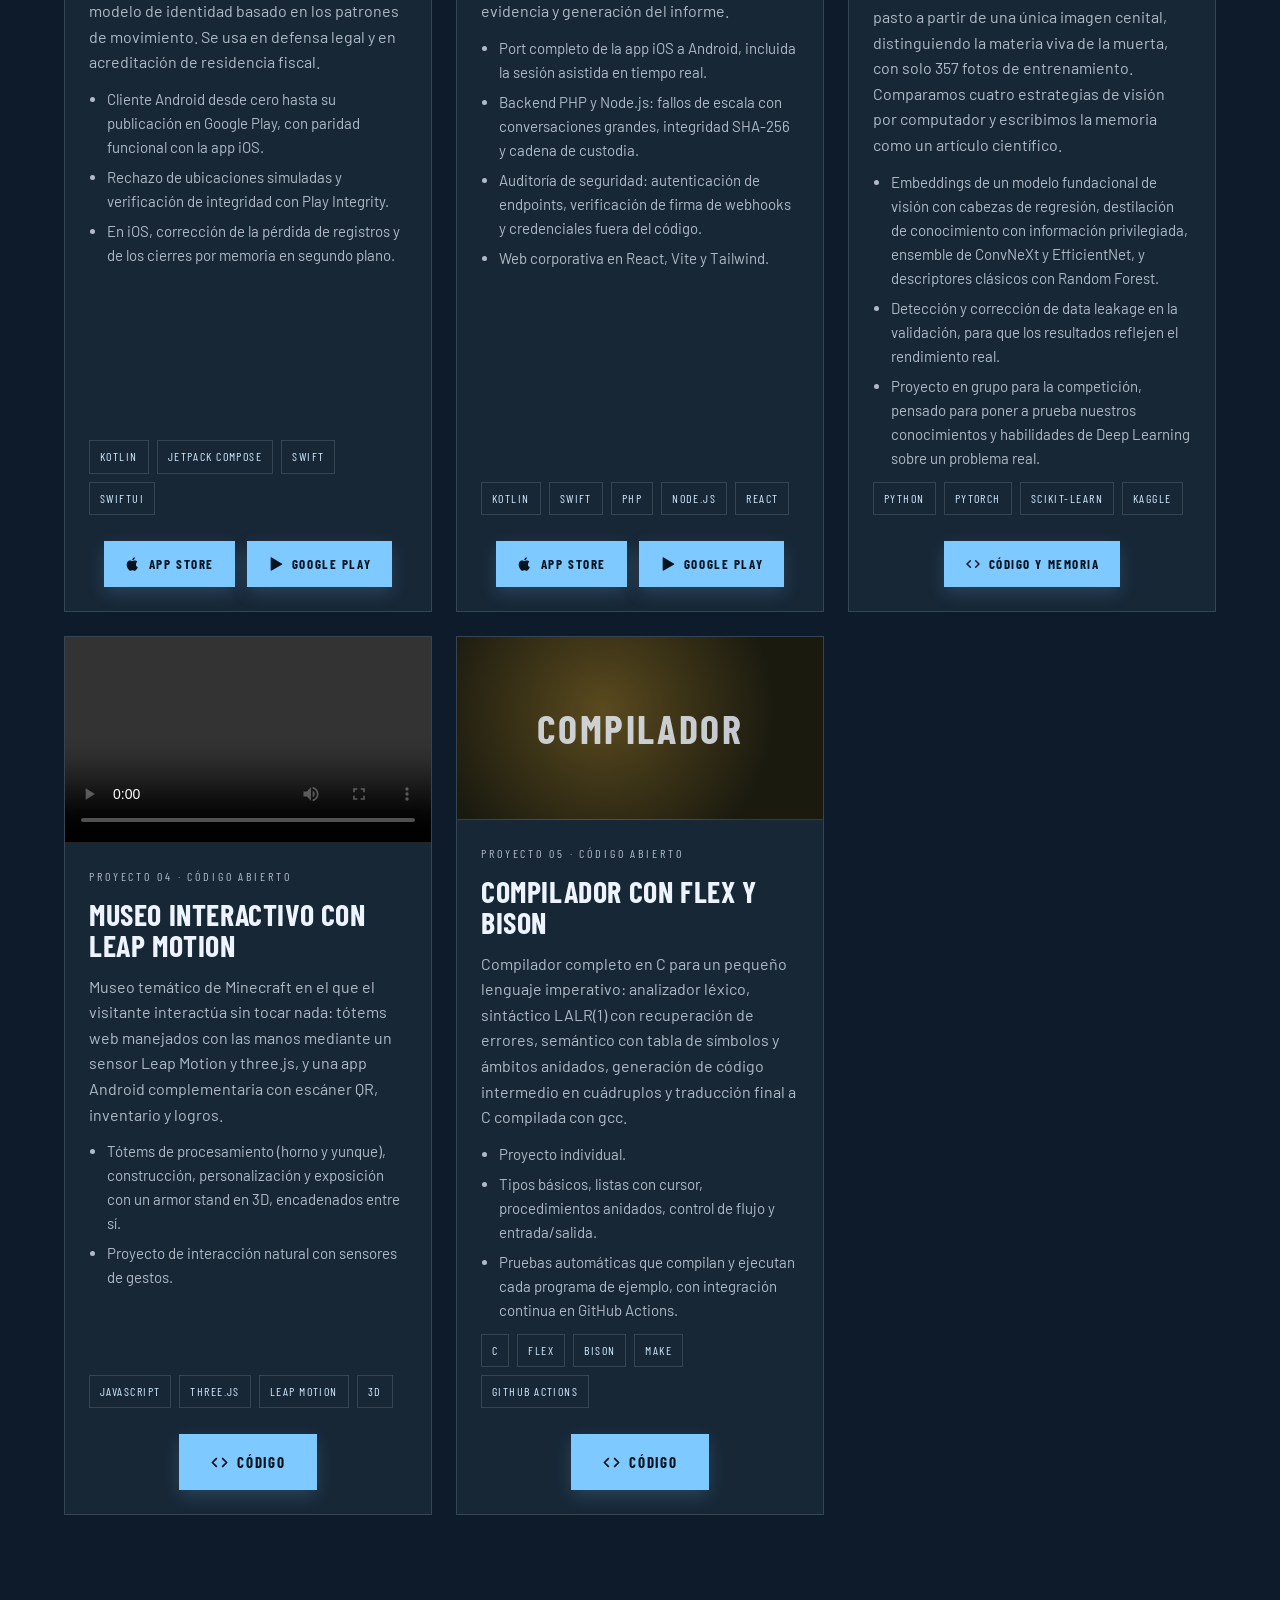
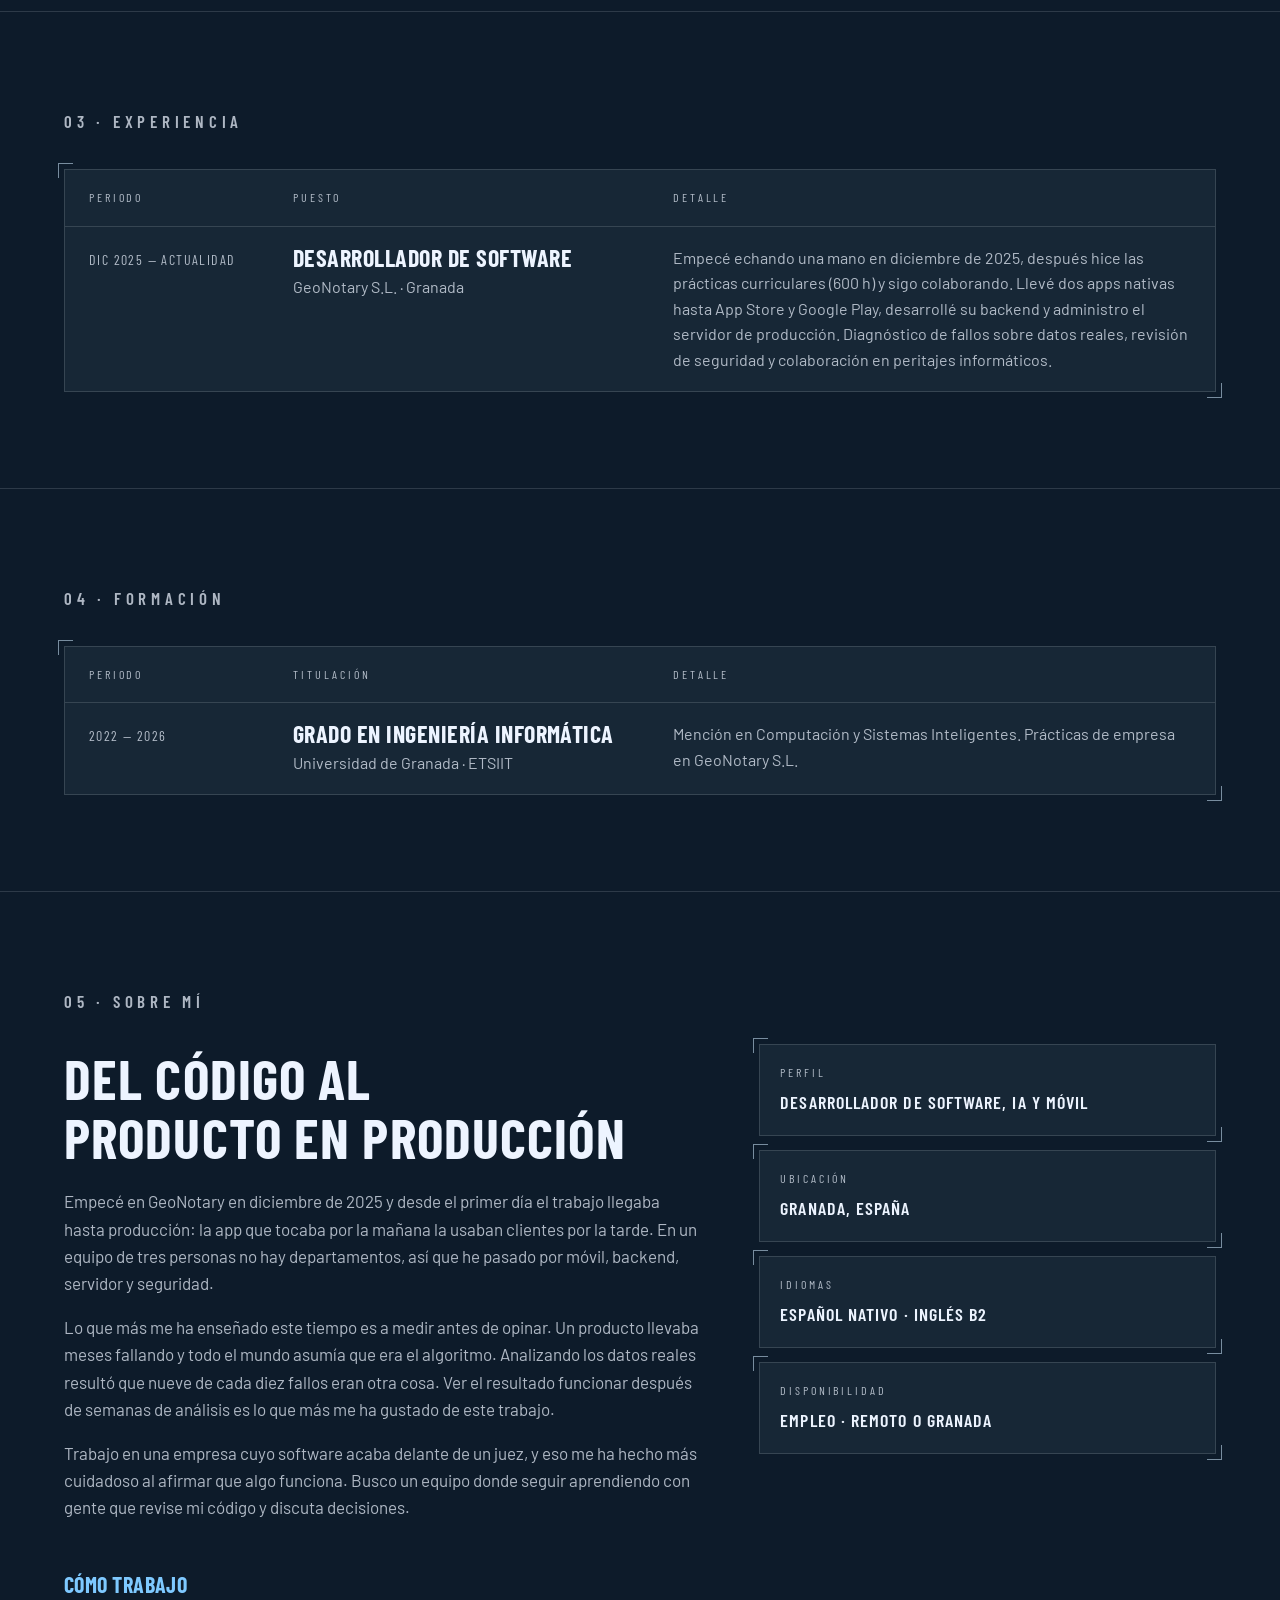
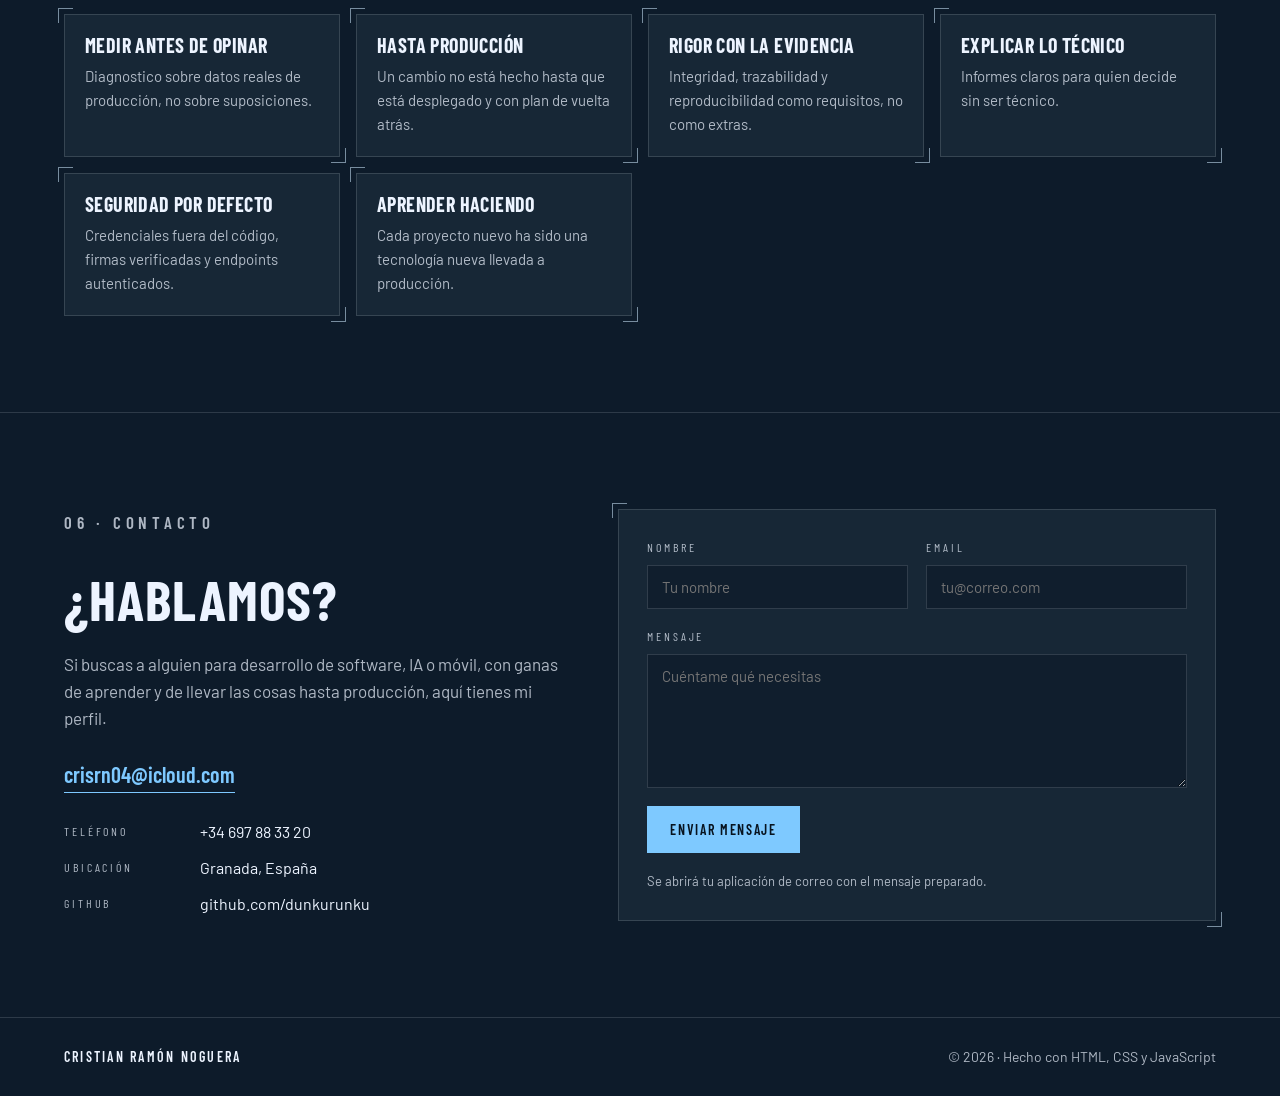
==== commit 207645fa: "El CV se abre en una pestaña nueva" ====
--- a/es/index.html
+++ b/es/index.html
@@ -52,7 +52,7 @@
           y modelos de IA entrenados con datos reales, con experiencia en producción en una empresa de peritaje informático.
         </p>
         <div class="hero__actions">
-          <a class="btn btn--primary corner" href="../assets/Curriculum-Cristian-Ramon-Noguera.pdf" download>
+          <a class="btn btn--primary corner" href="../assets/Curriculum-Cristian-Ramon-Noguera.pdf" target="_blank" rel="noopener">
             <svg viewBox="0 0 24 24" width="16" height="16" fill="none" stroke="currentColor" stroke-width="2"><path d="M12 3v12m0 0l-4-4m4 4l4-4M4 17v3h16v-3"/></svg>
             Descargar CV
           </a>
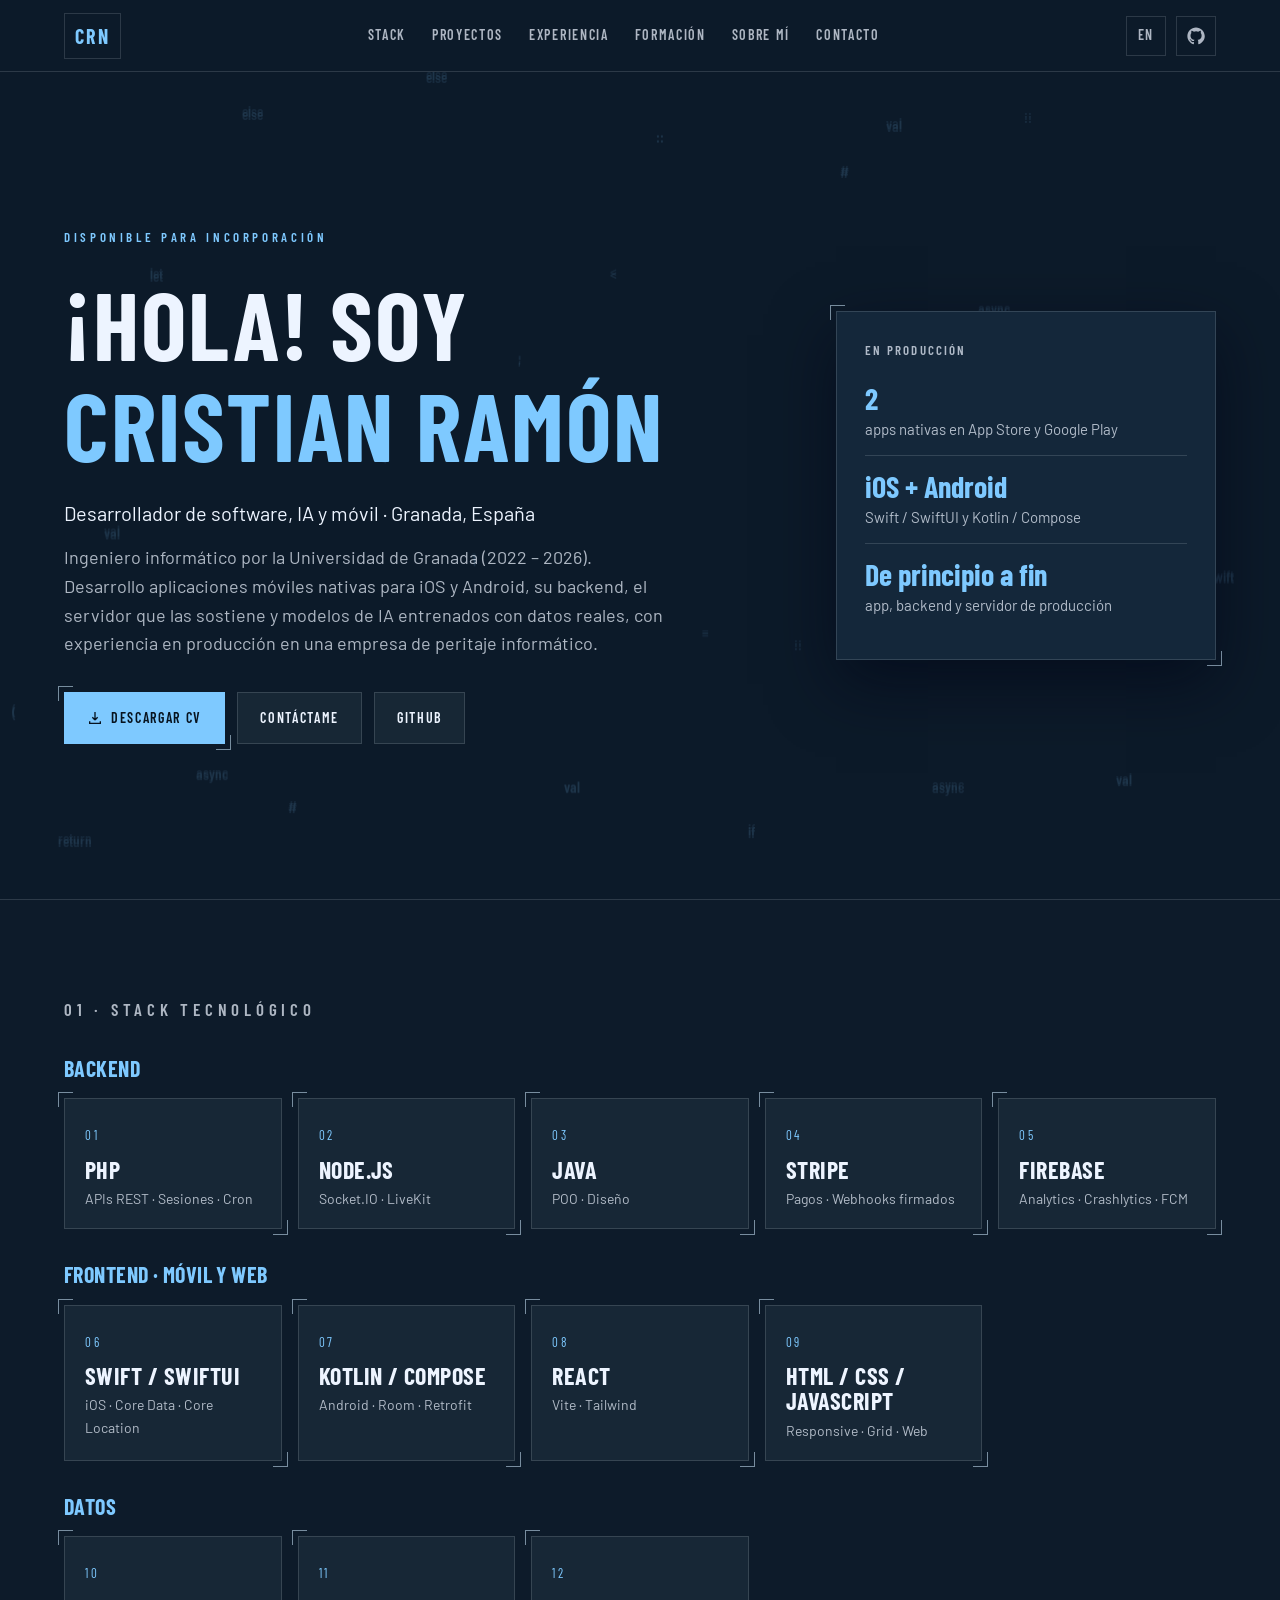
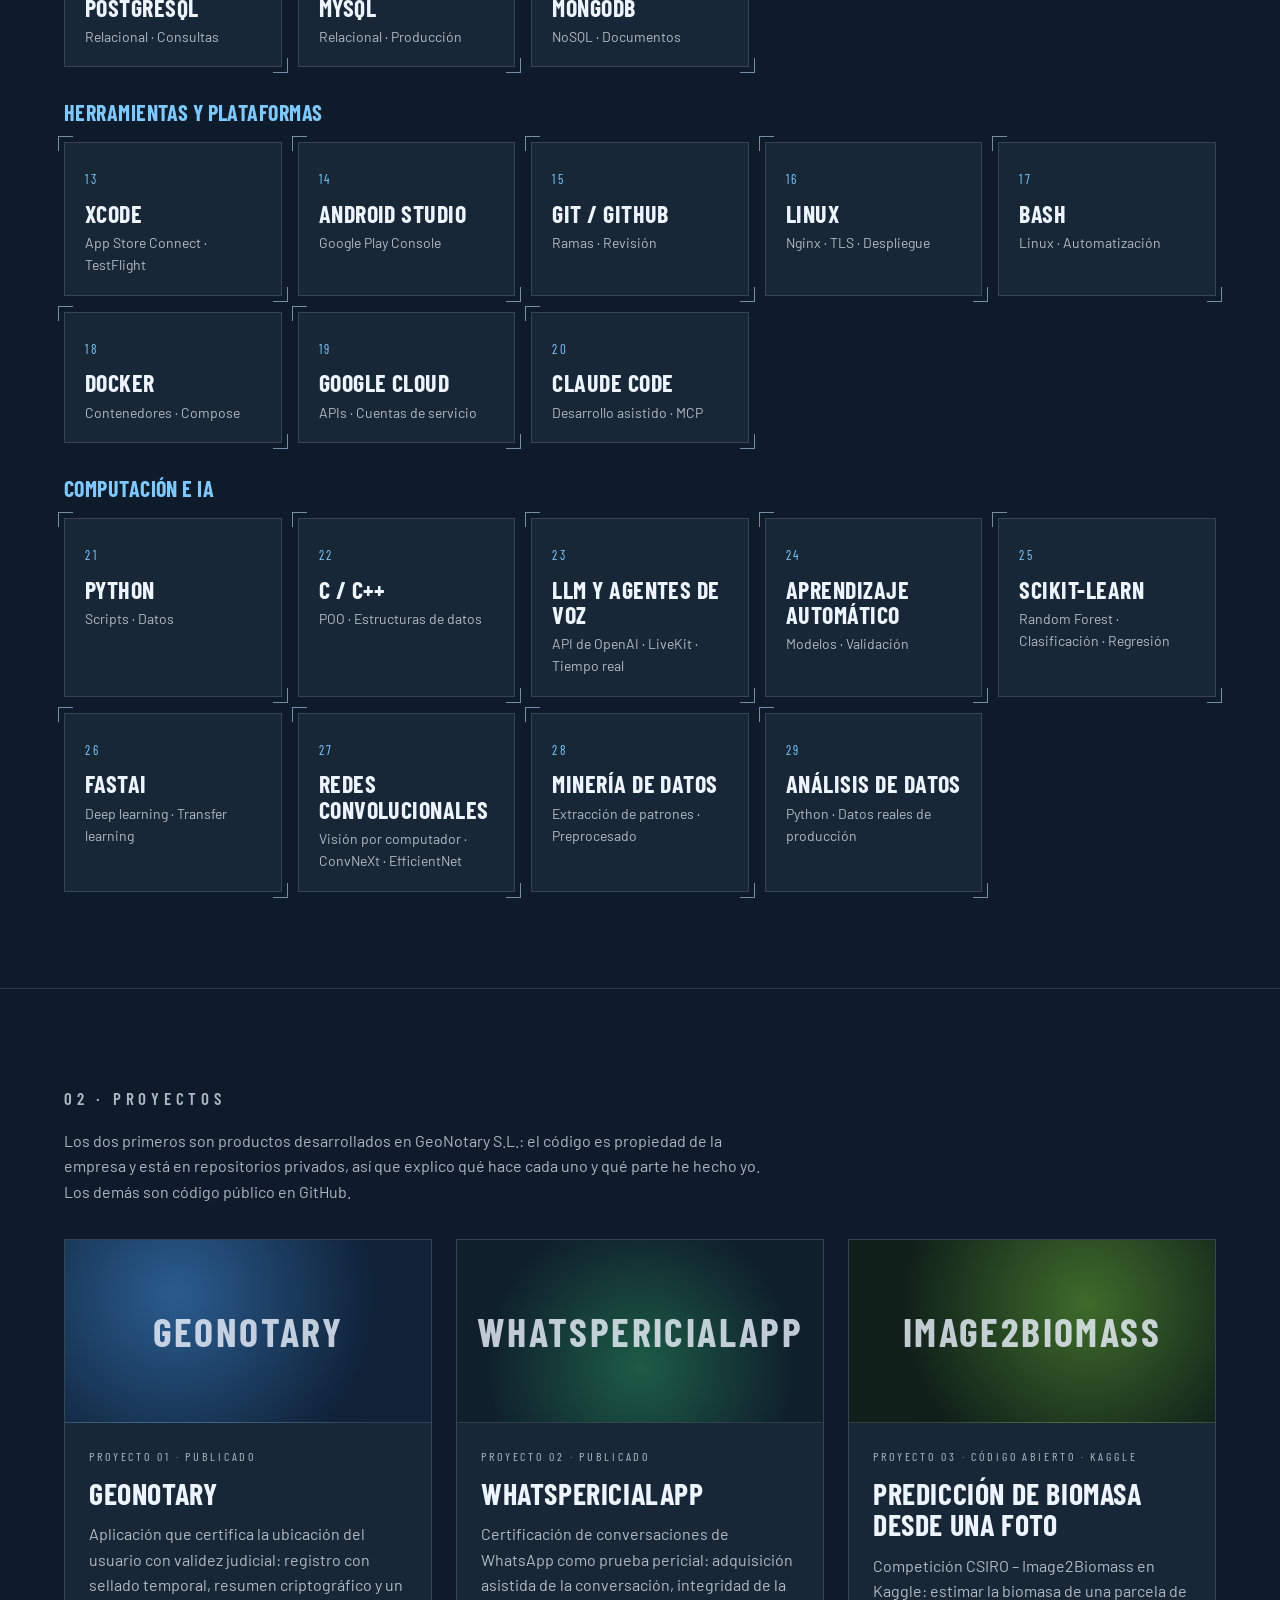
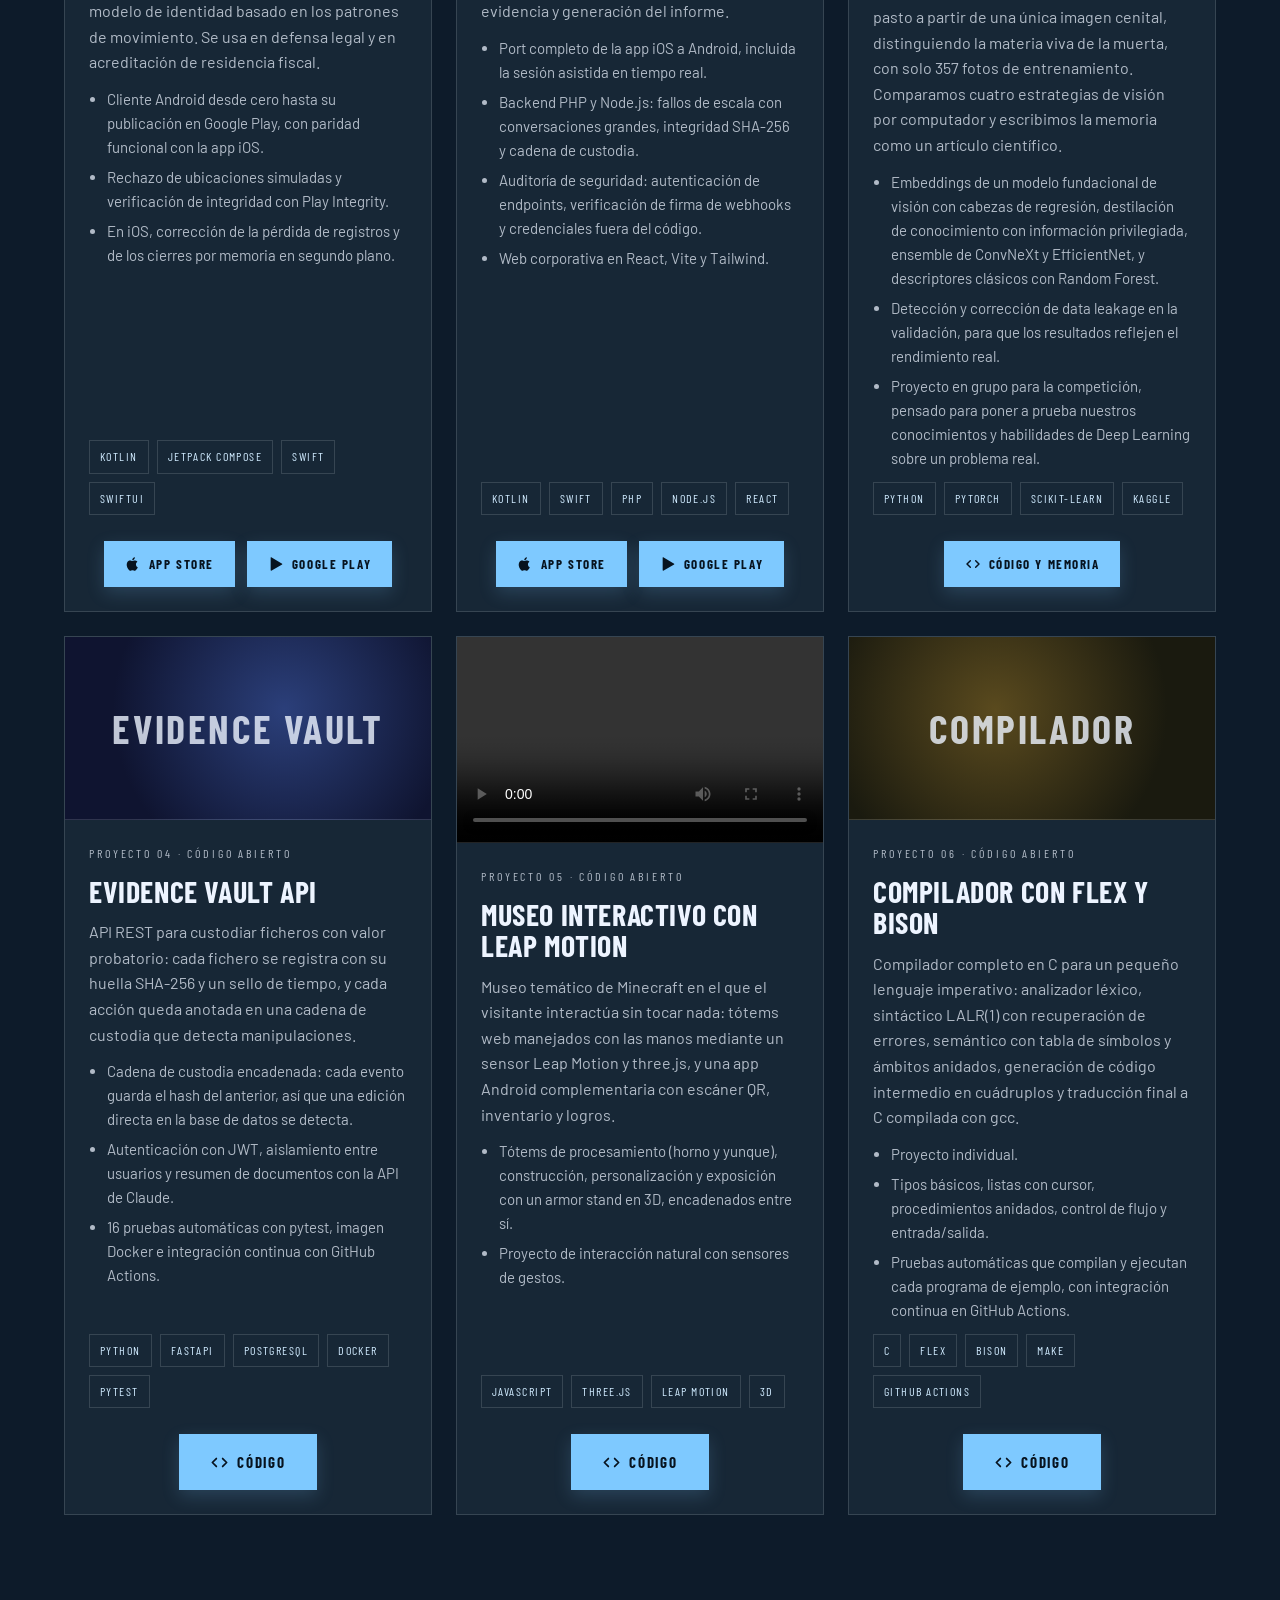
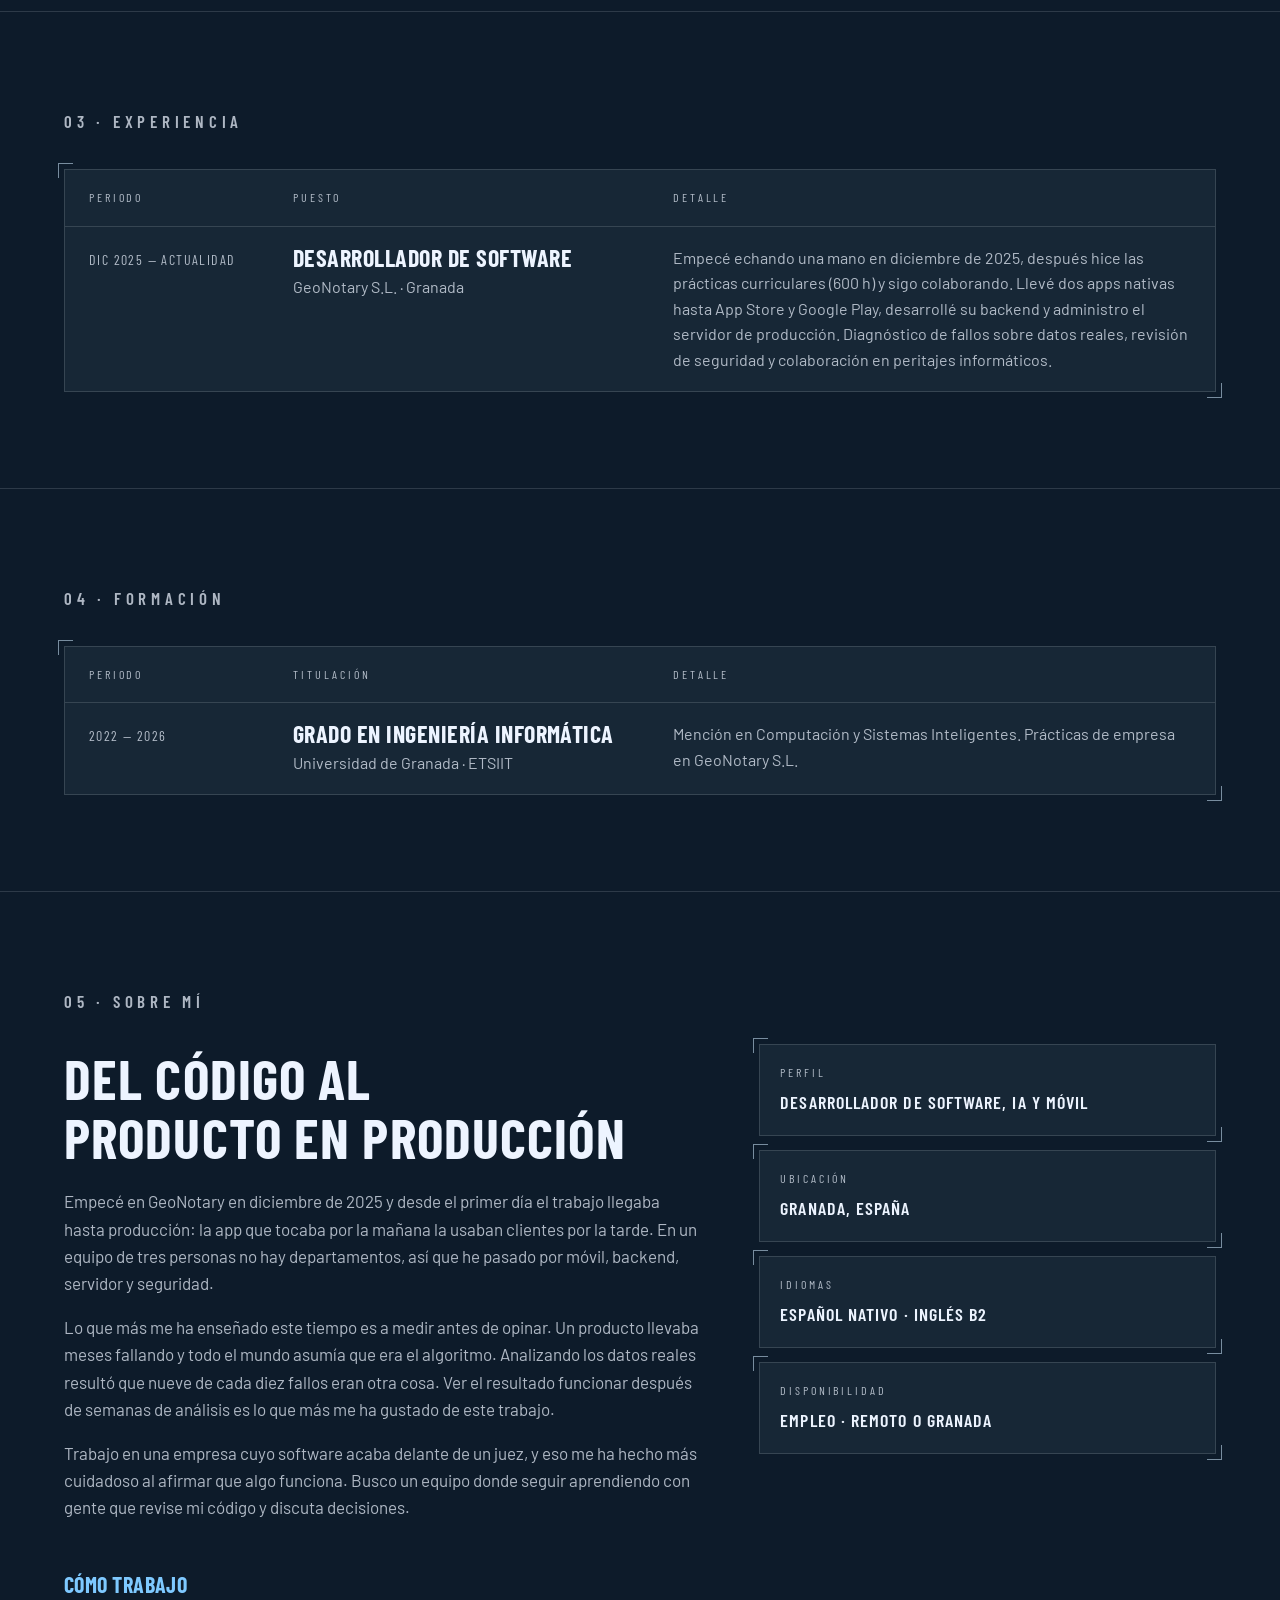
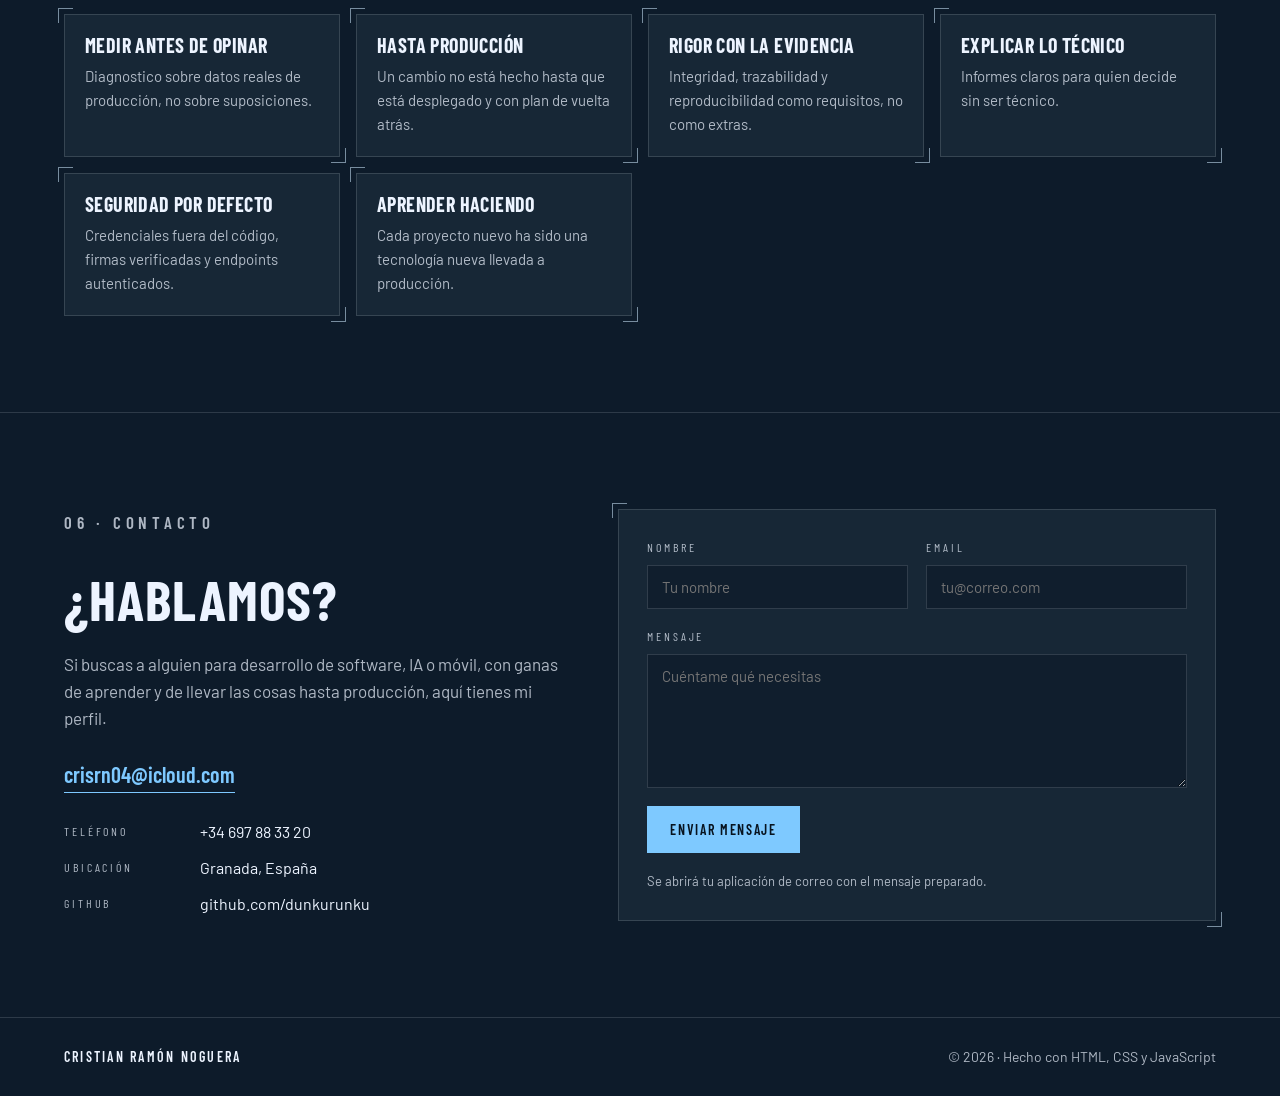
==== commit 4a8e15be: "Proyecto Evidence Vault API y museo como proyecto 5" ====
--- a/es/index.html
+++ b/es/index.html
@@ -11,7 +11,7 @@
   <link rel="icon" href="data:image/svg+xml,%3Csvg xmlns='http://www.w3.org/2000/svg' viewBox='0 0 64 64'%3E%3Crect width='64' height='64' fill='%230d1b2a'/%3E%3Ctext x='32' y='42' font-family='Arial' font-weight='700' font-size='28' fill='%237ec9ff' text-anchor='middle'%3ECR%3C/text%3E%3C/svg%3E">
   <link rel="alternate" hreflang="es" href="https://dunkurunku.github.io/es/">
   <link rel="alternate" hreflang="en" href="https://dunkurunku.github.io/">
-  <link rel="stylesheet" href="../styles.css?v=10">
+  <link rel="stylesheet" href="../styles.css?v=11">
 </head>
 <body>
 
@@ -188,13 +188,30 @@
           </div>
         </article>
         <article class="project corner">
+          <div class="project__media project__media--vault" aria-hidden="true"><span>Evidence Vault</span></div>
+          <div class="project__body">
+            <p class="project__label">Proyecto 04 · código abierto</p>
+            <h3>Evidence Vault API</h3>
+            <p>API REST para custodiar ficheros con valor probatorio: cada fichero se registra con su huella SHA-256 y un sello de tiempo, y cada acción queda anotada en una cadena de custodia que detecta manipulaciones.</p>
+            <ul class="project__mine">
+              <li>Cadena de custodia encadenada: cada evento guarda el hash del anterior, así que una edición directa en la base de datos se detecta.</li>
+              <li>Autenticación con JWT, aislamiento entre usuarios y resumen de documentos con la API de Claude.</li>
+              <li>16 pruebas automáticas con pytest, imagen Docker e integración continua con GitHub Actions.</li>
+            </ul>
+            <div class="tags"><span>Python</span><span>FastAPI</span><span>PostgreSQL</span><span>Docker</span><span>pytest</span></div>
+            <div class="project__links">
+              <a class="btn btn--small btn--big" href="https://github.com/dunkurunku/evidence-vault-api" target="_blank" rel="noopener"><svg viewBox="0 0 24 24" width="16" height="16" fill="none" stroke="currentColor" stroke-width="2.2" stroke-linecap="round" stroke-linejoin="round" aria-hidden="true"><path d="M8 7l-5 5 5 5M16 7l5 5-5 5"/></svg>Código</a>
+            </div>
+          </div>
+        </article>
+        <article class="project corner">
           <div class="project__media project__media--video" aria-hidden="true">
             <video controls preload="metadata" playsinline poster="">
               <source src="../assets/museo-demo.mp4" type="video/mp4">
             </video>
           </div>
           <div class="project__body">
-            <p class="project__label">Proyecto 04 · código abierto</p>
+            <p class="project__label">Proyecto 05 · código abierto</p>
             <h3>Museo interactivo con Leap Motion</h3>
             <p>Museo temático de Minecraft en el que el visitante interactúa sin tocar nada: tótems web manejados con las manos mediante un sensor Leap Motion y three.js, y una app Android complementaria con escáner QR, inventario y logros.</p>
             <ul class="project__mine">
@@ -210,7 +227,7 @@
         <article class="project corner">
           <div class="project__media project__media--comp" aria-hidden="true"><span>Compilador</span></div>
           <div class="project__body">
-            <p class="project__label">Proyecto 05 · código abierto</p>
+            <p class="project__label">Proyecto 06 · código abierto</p>
             <h3>Compilador con Flex y Bison</h3>
             <p>Compilador completo en C para un pequeño lenguaje imperativo: analizador léxico, sintáctico LALR(1) con recuperación de errores, semántico con tabla de símbolos y ámbitos anidados, generación de código intermedio en cuádruplos y traducción final a C compilada con gcc.</p>
             <ul class="project__mine">
--- a/styles.css
+++ b/styles.css
@@ -98,6 +98,7 @@
 .project__media--img img { width: 100%; height: 100%; object-fit: cover; object-position: center; display: block; opacity: .92; }
 .project__media--bio { background: radial-gradient(circle at 65% 35%, #3e6b2a, #0f1f1a 70%); }
 .project__media--comp { background: radial-gradient(circle at 40% 40%, #5a4a1e, #1a1a0f 70%); }
+.project__media--vault { background: radial-gradient(circle at 60% 40%, #2b3f7a, #0f1430 70%); }
 .project__body { padding: 24px; display: flex; flex-direction: column; gap: 12px; flex: 1; min-width: 0; }
 .project__label { font-family: var(--font-heading); text-transform: uppercase; letter-spacing: .24em; font-size: 12px; color: var(--accent); margin: 0; }
 .project h3 { font-size: 30px; }
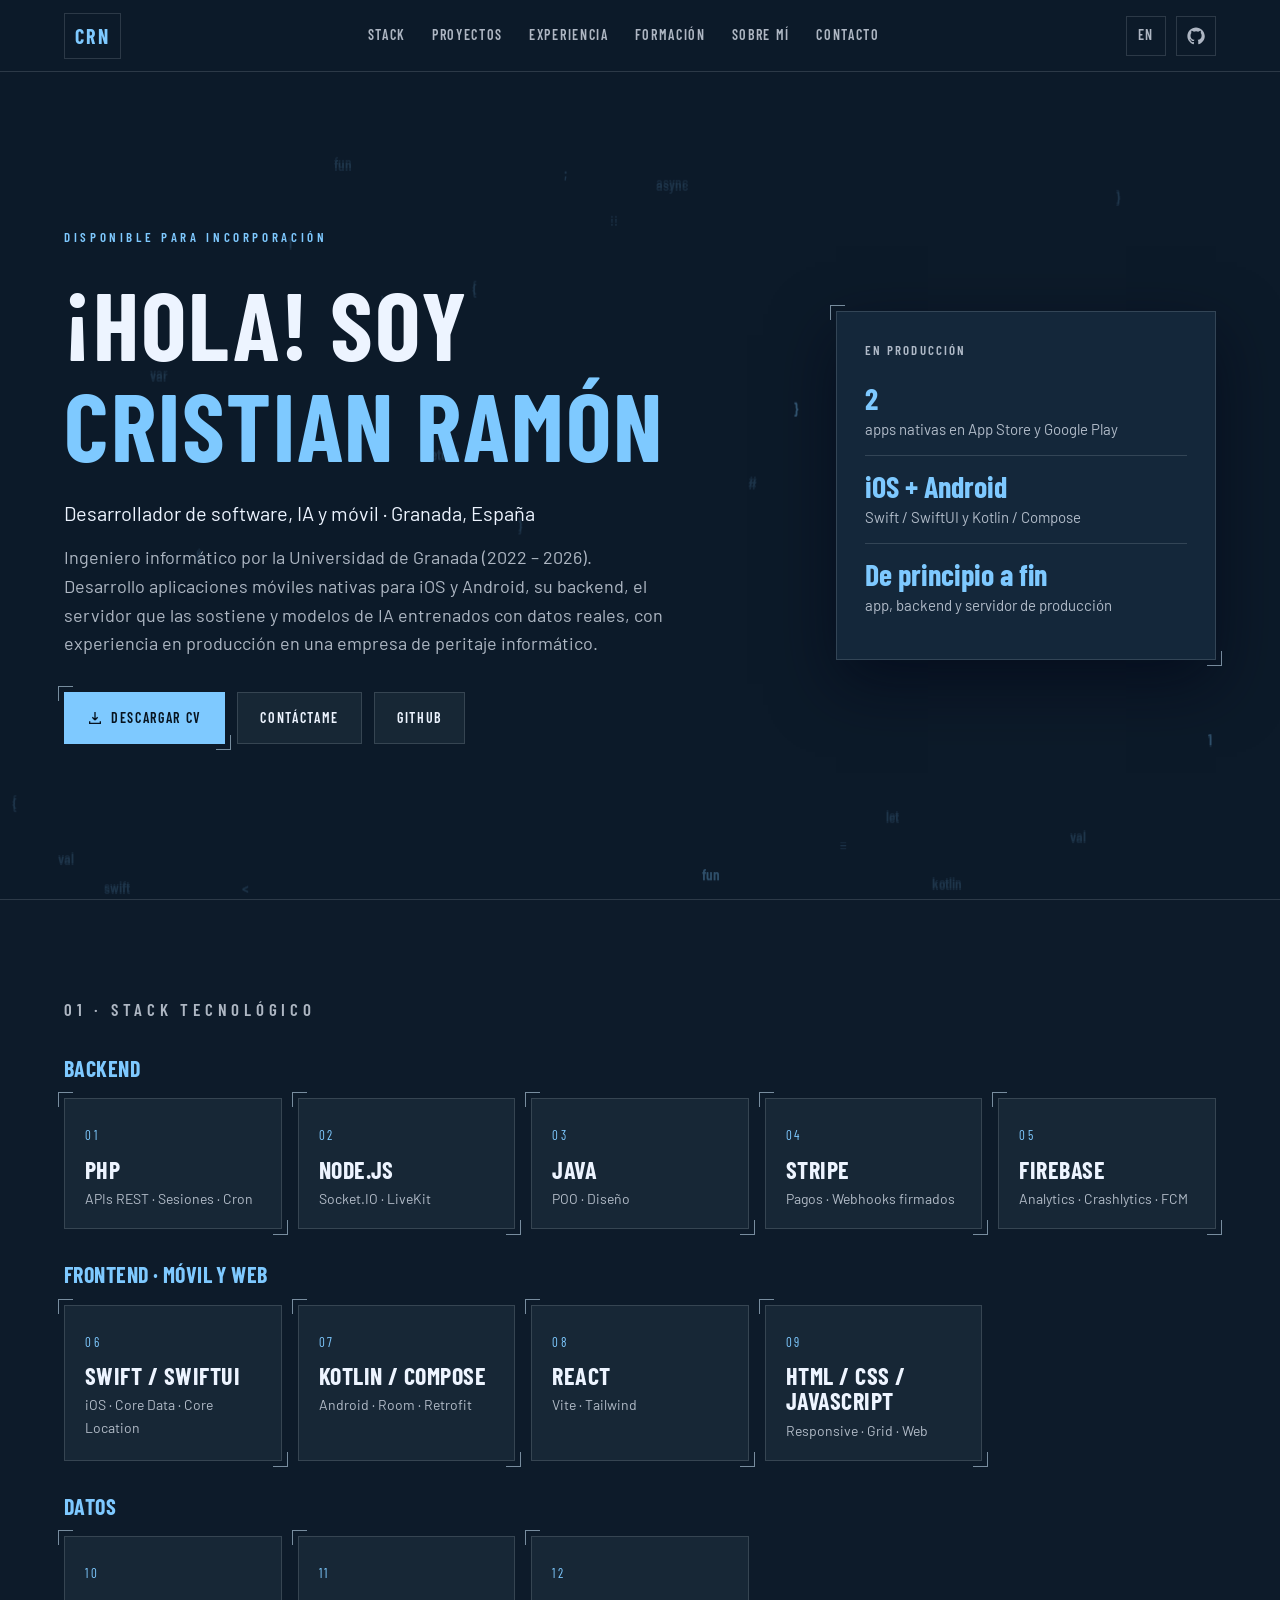
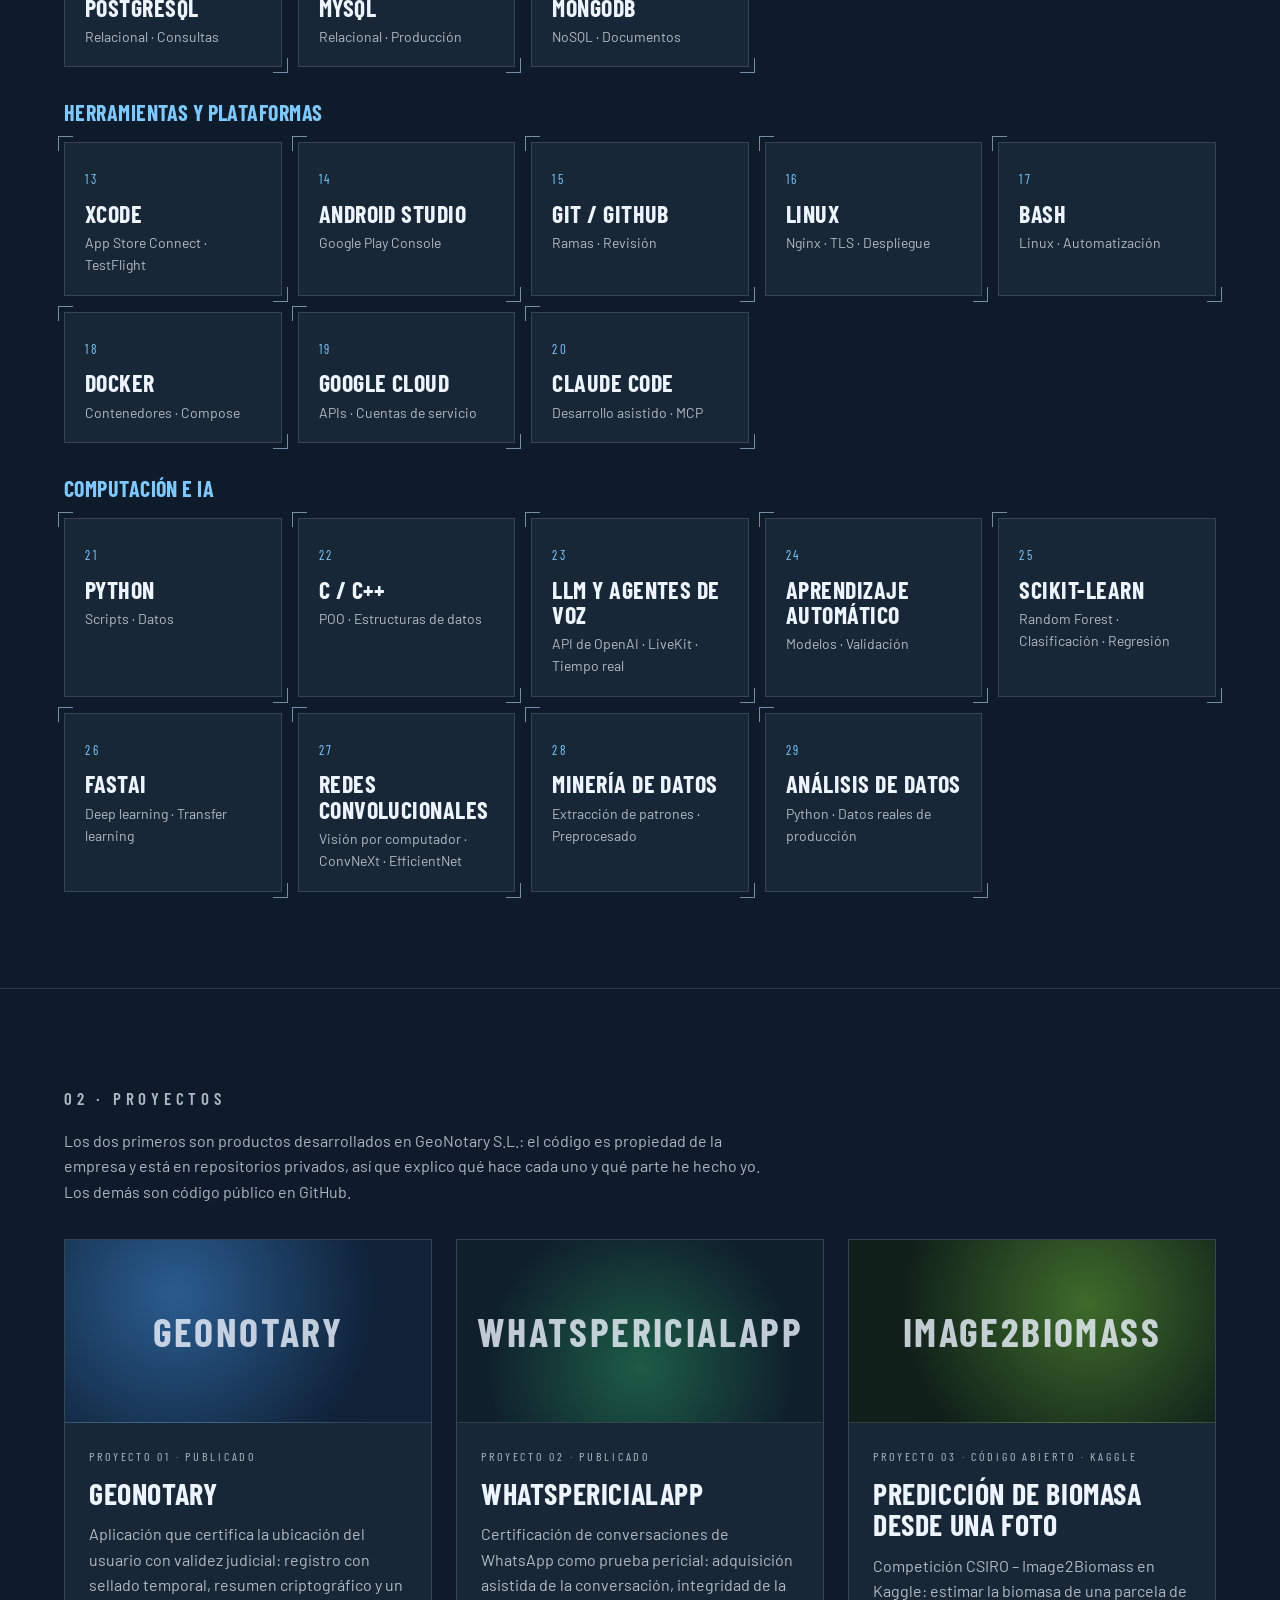
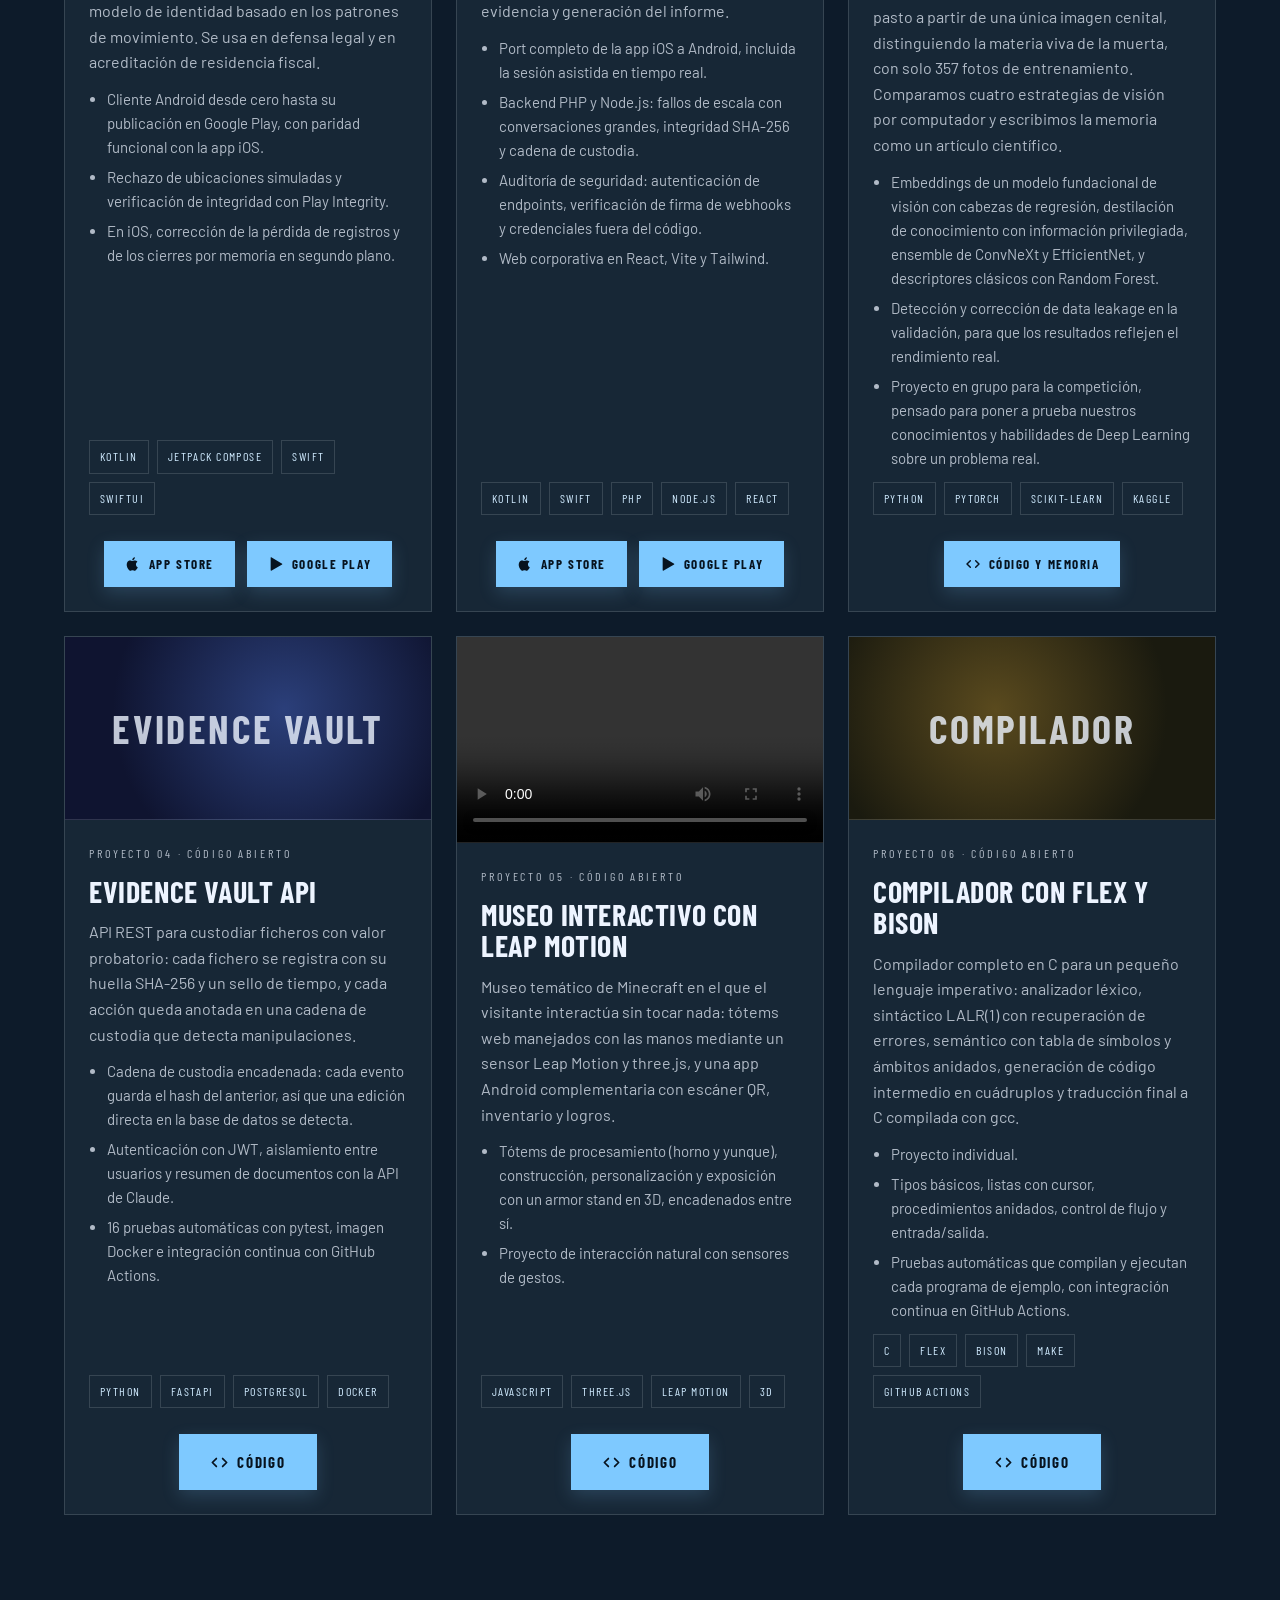
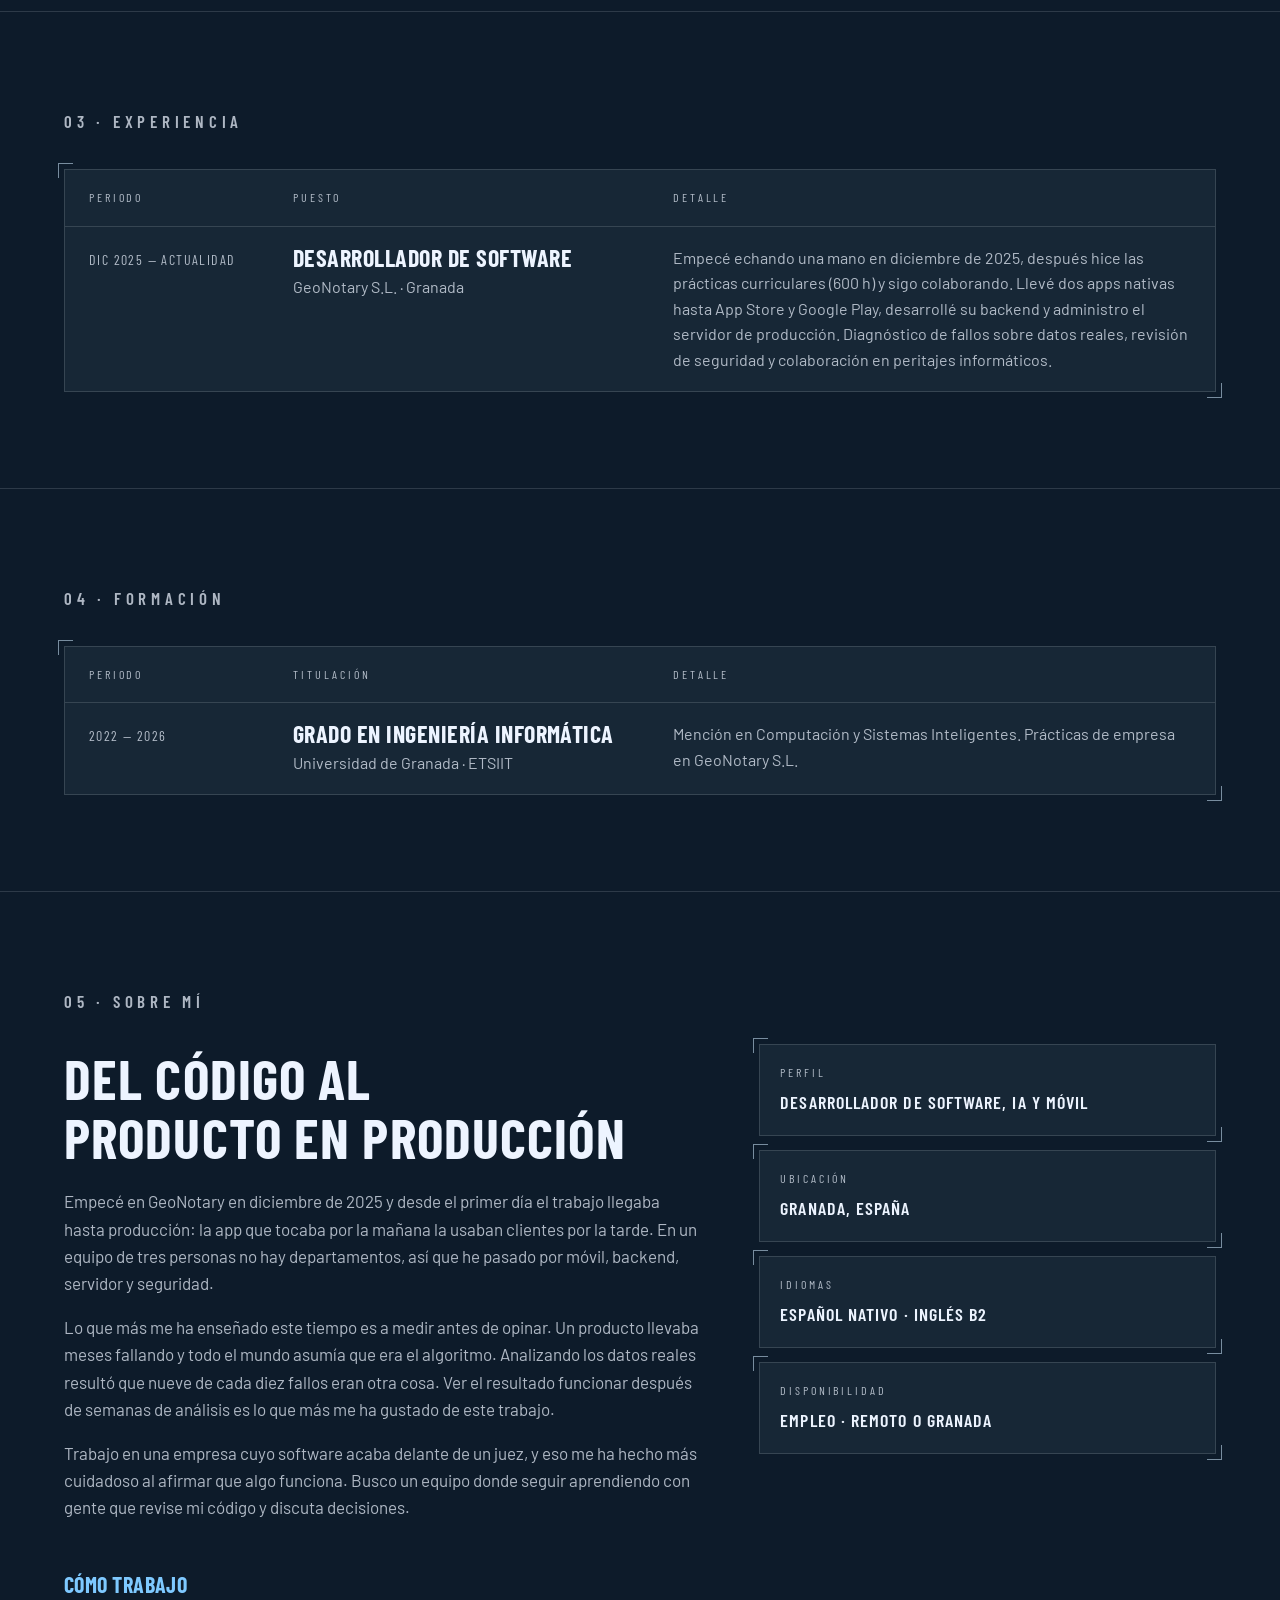
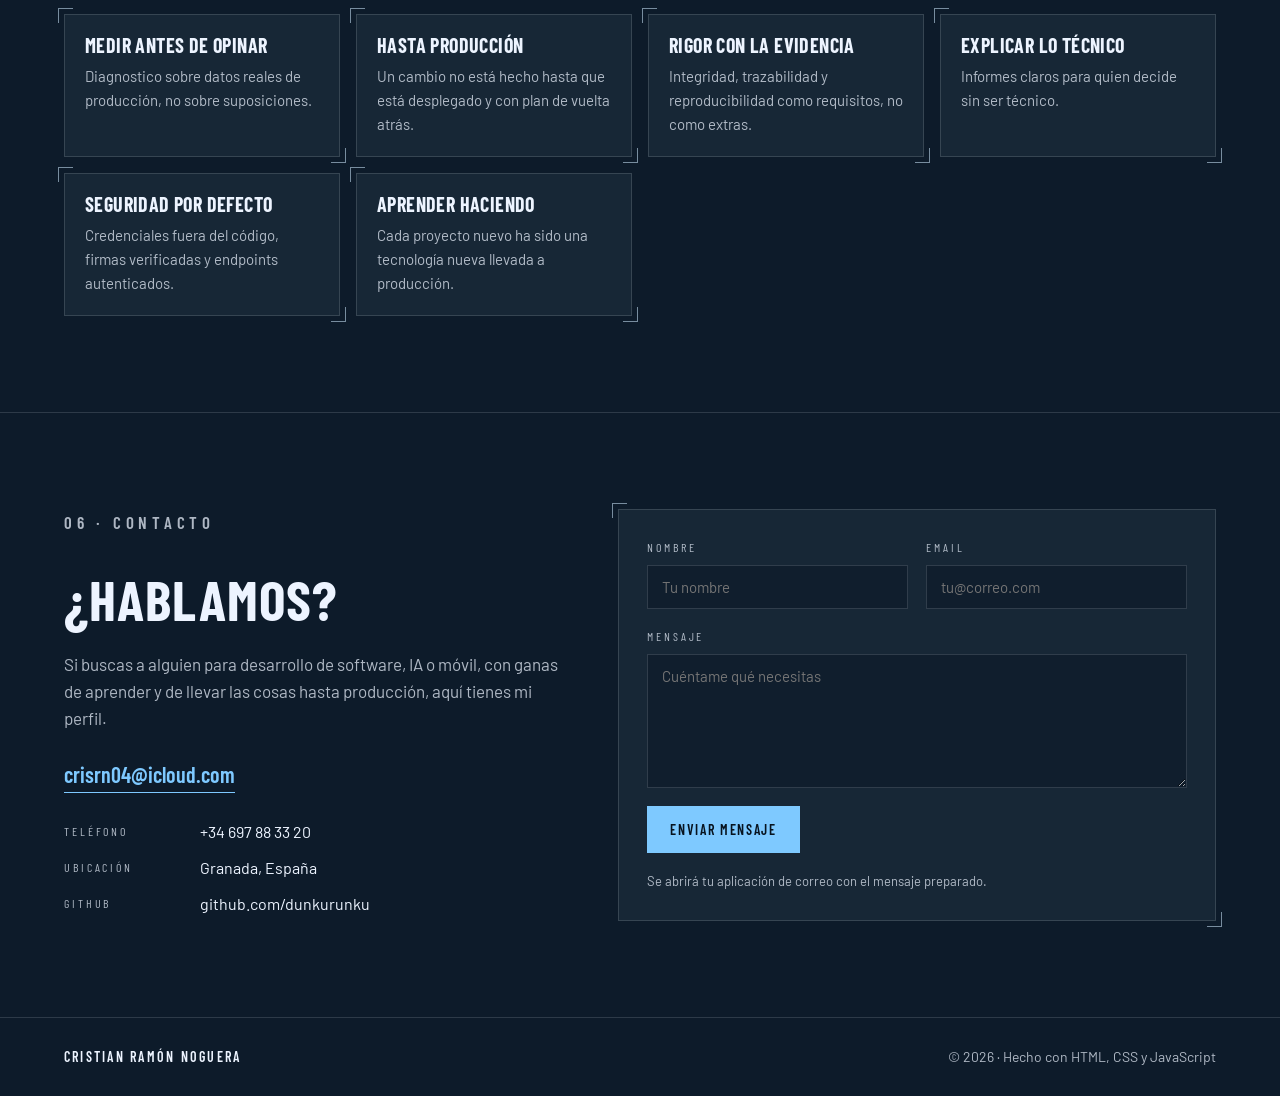
==== commit af77e1f4: "Quita la etiqueta pytest de Evidence Vault" ====
--- a/es/index.html
+++ b/es/index.html
@@ -198,7 +198,7 @@
               <li>Autenticación con JWT, aislamiento entre usuarios y resumen de documentos con la API de Claude.</li>
               <li>16 pruebas automáticas con pytest, imagen Docker e integración continua con GitHub Actions.</li>
             </ul>
-            <div class="tags"><span>Python</span><span>FastAPI</span><span>PostgreSQL</span><span>Docker</span><span>pytest</span></div>
+            <div class="tags"><span>Python</span><span>FastAPI</span><span>PostgreSQL</span><span>Docker</span></div>
             <div class="project__links">
               <a class="btn btn--small btn--big" href="https://github.com/dunkurunku/evidence-vault-api" target="_blank" rel="noopener"><svg viewBox="0 0 24 24" width="16" height="16" fill="none" stroke="currentColor" stroke-width="2.2" stroke-linecap="round" stroke-linejoin="round" aria-hidden="true"><path d="M8 7l-5 5 5 5M16 7l5 5-5 5"/></svg>Código</a>
             </div>
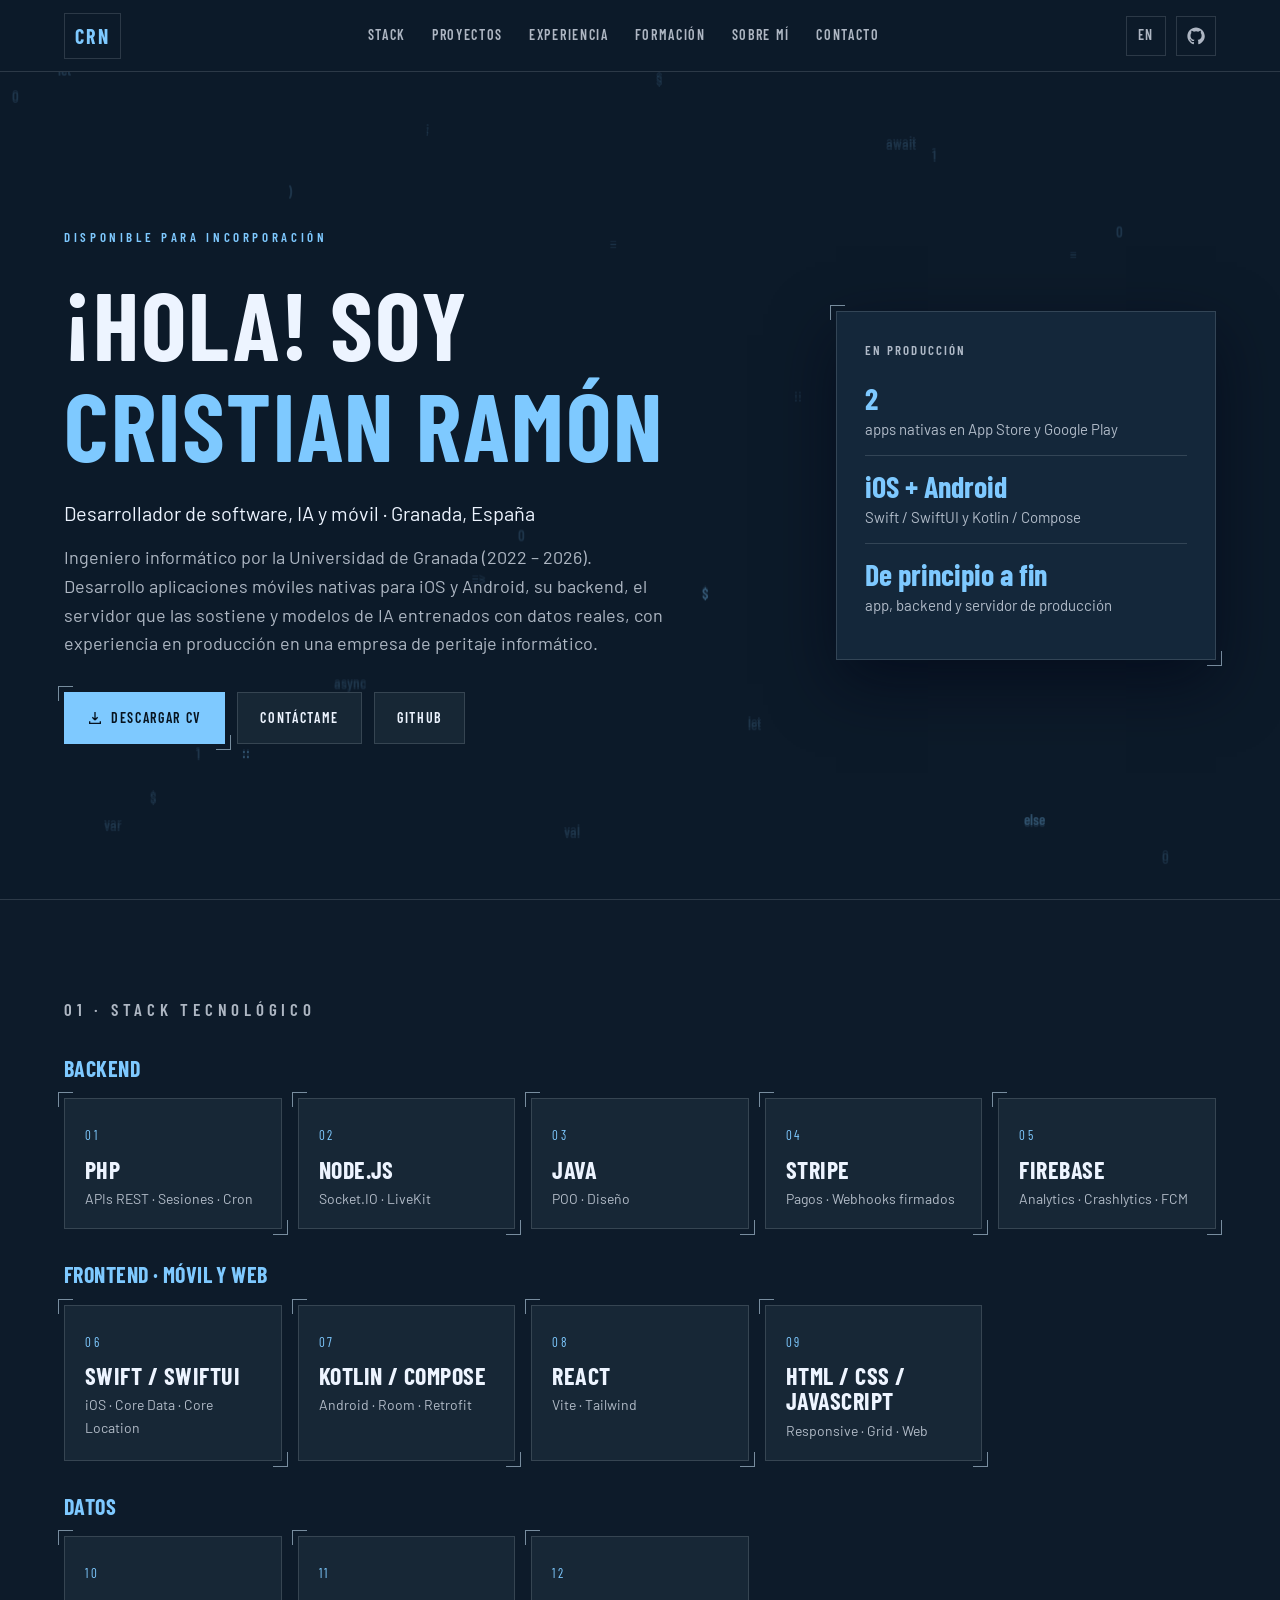
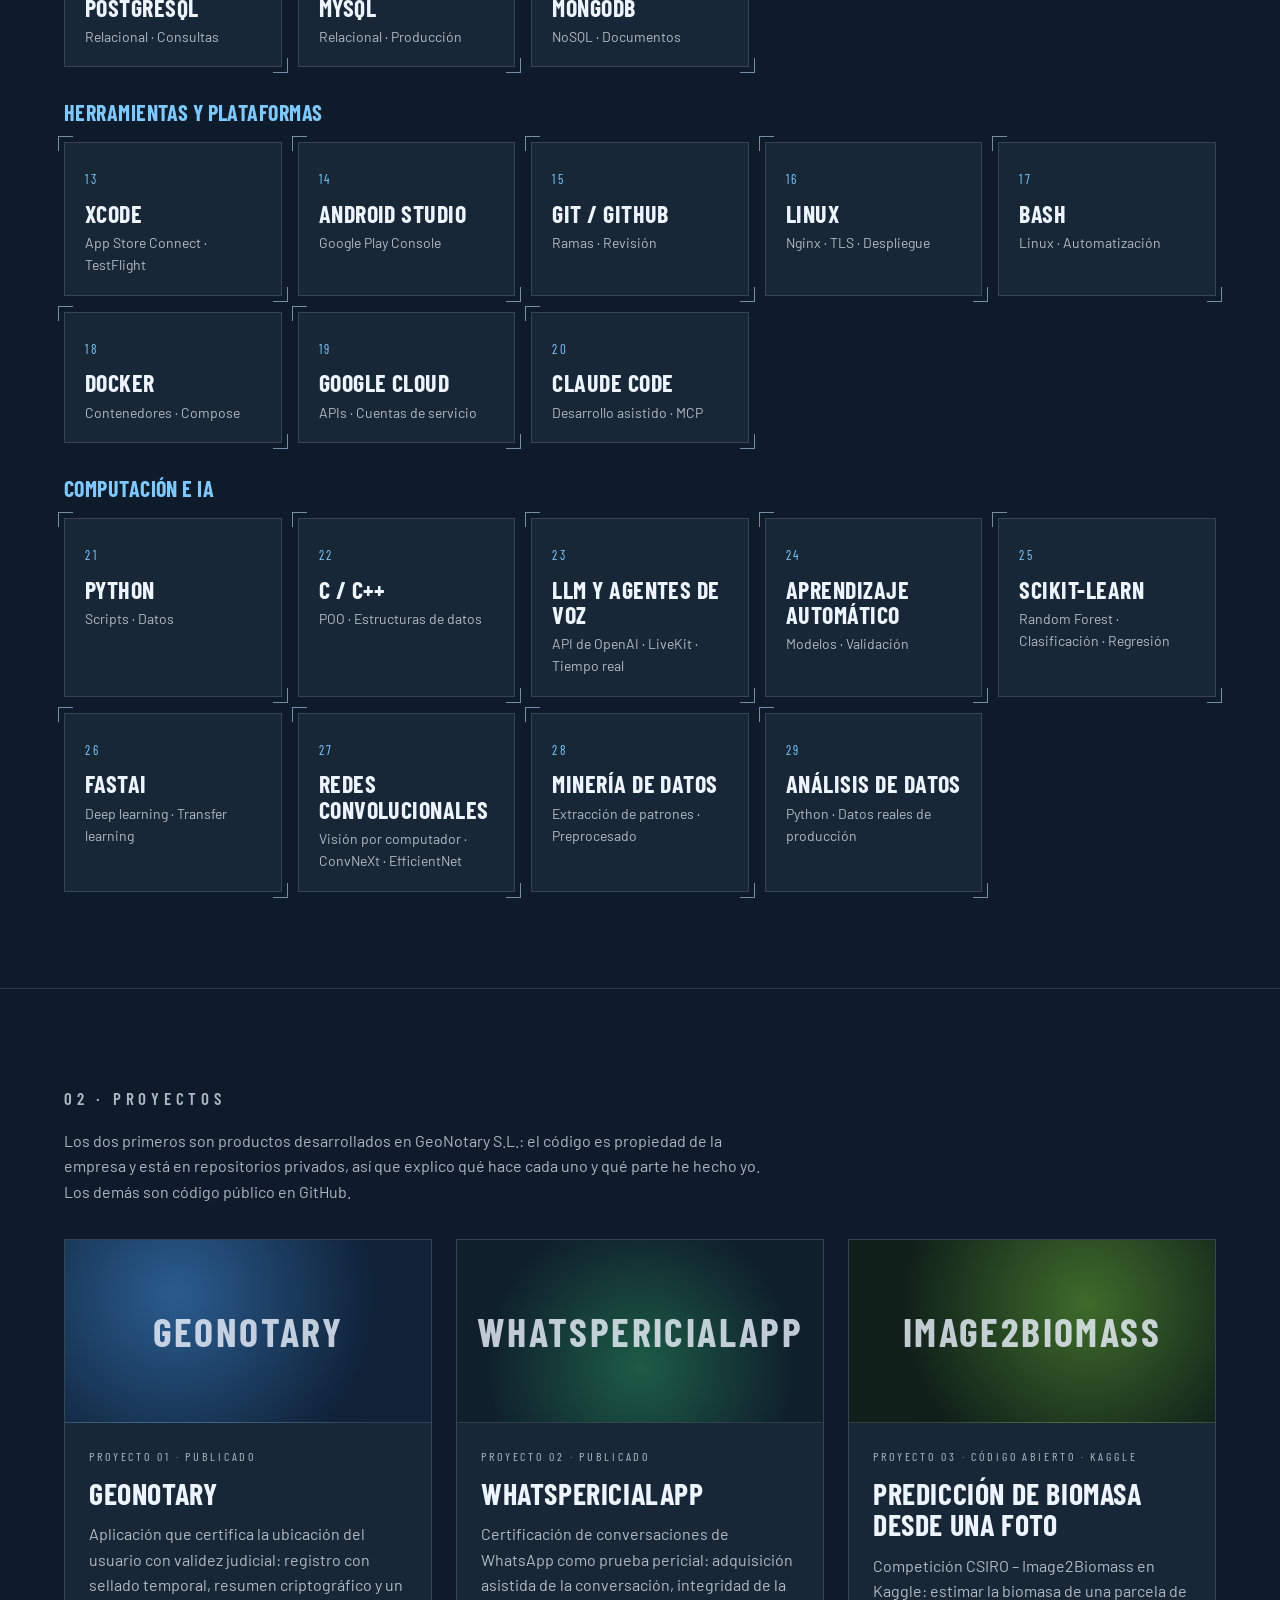
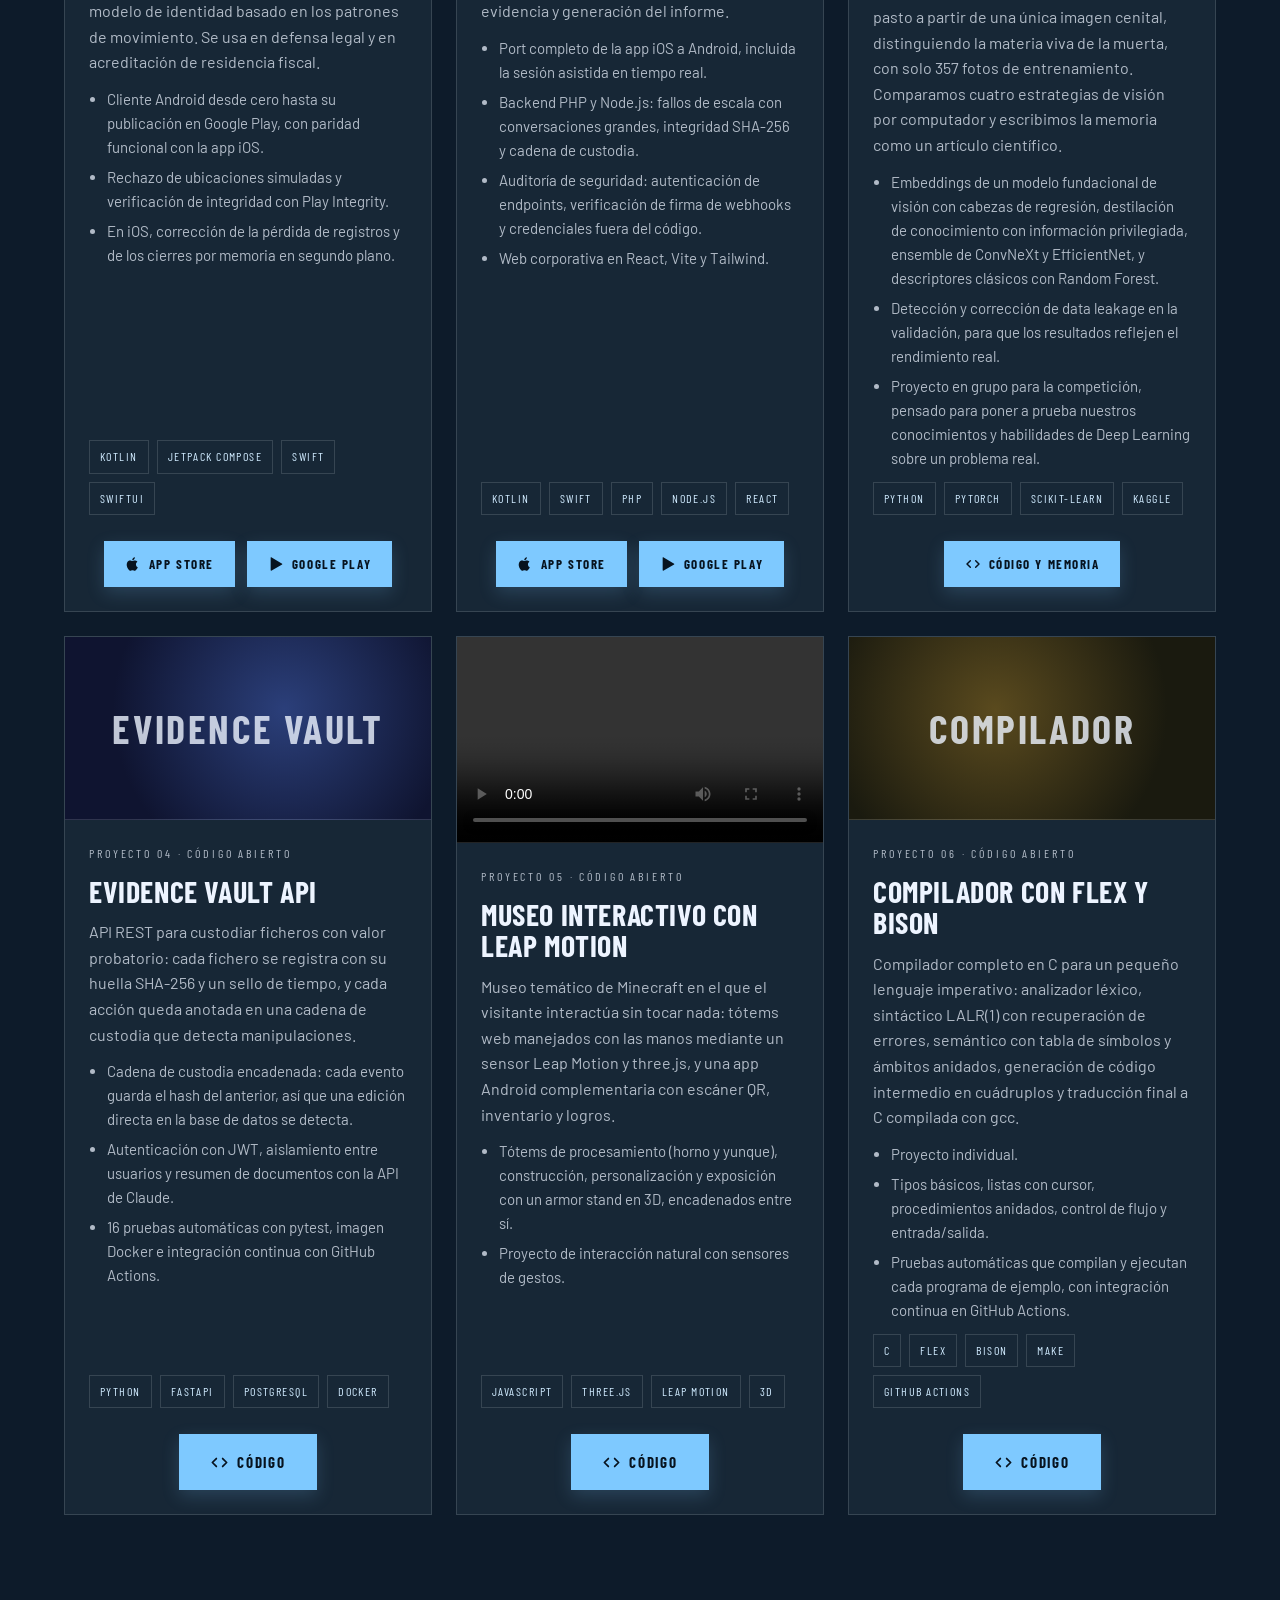
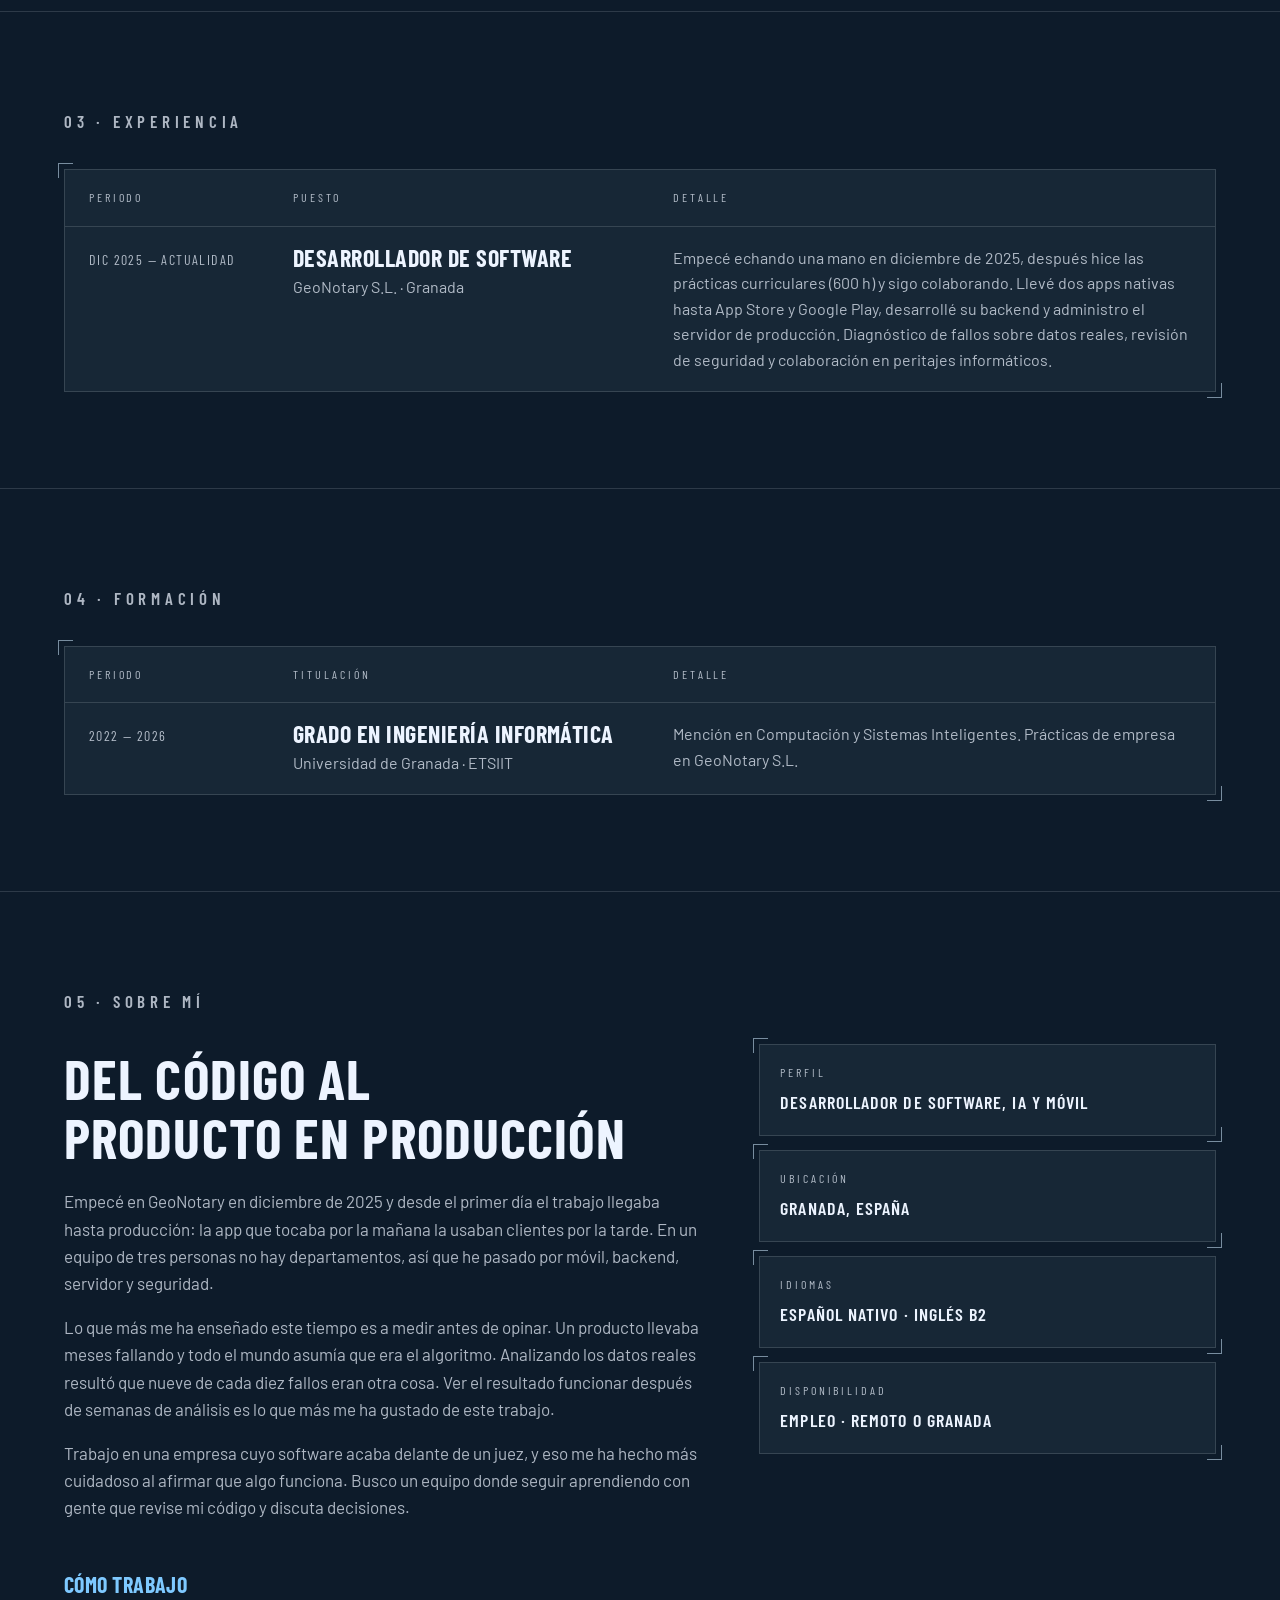
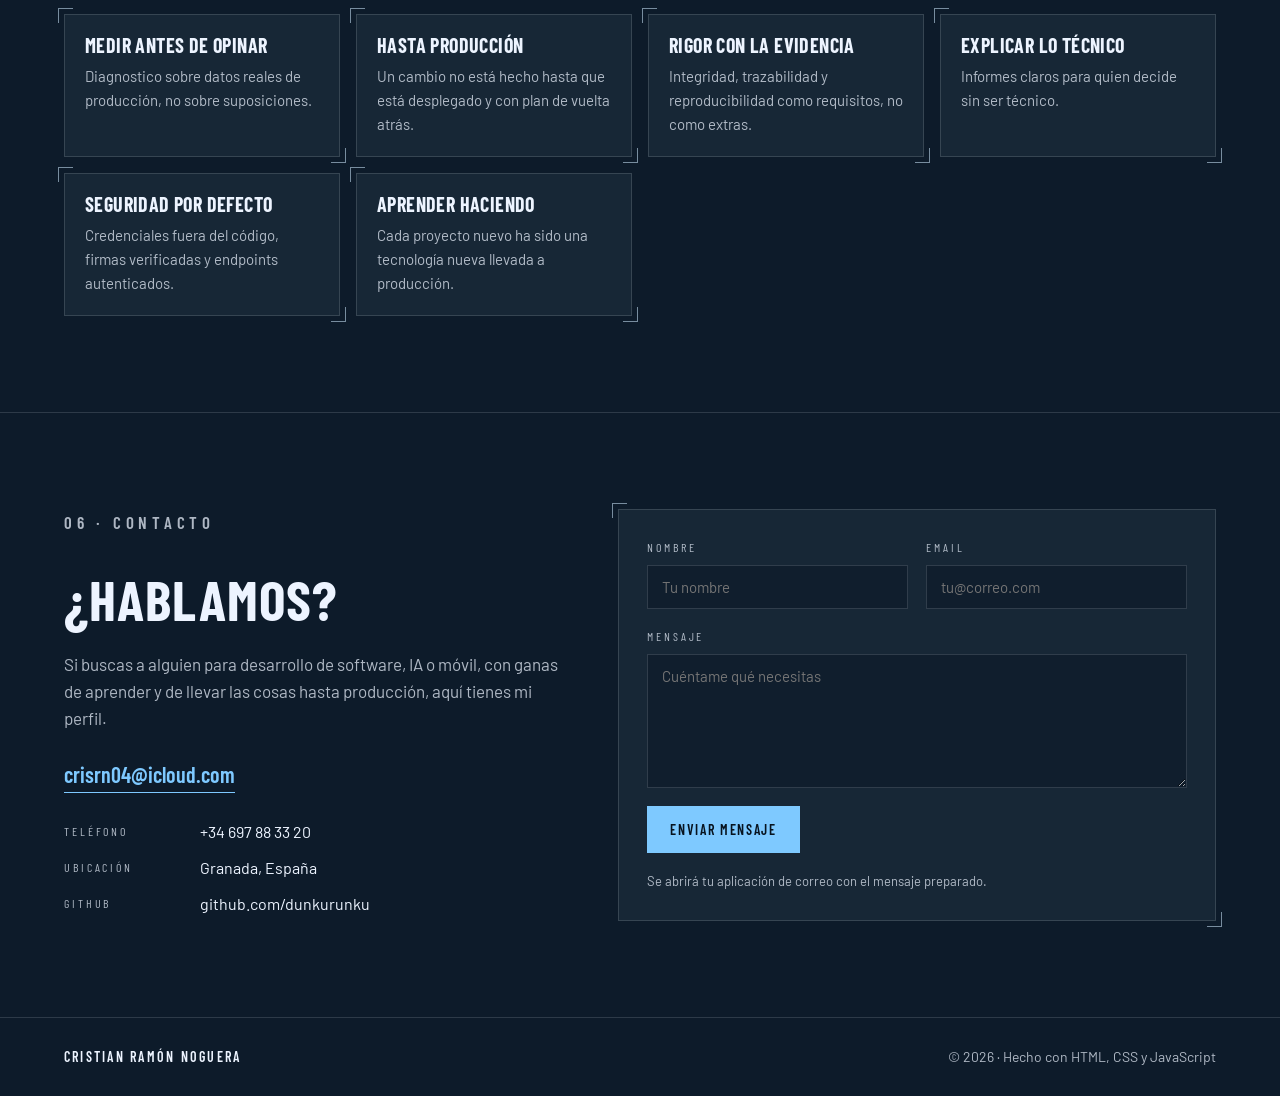
==== commit 09530d04: "Imagen de vista previa para enlaces compartidos" ====
--- a/es/index.html
+++ b/es/index.html
@@ -9,6 +9,15 @@
   <link rel="preconnect" href="https://fonts.gstatic.com" crossorigin>
   <link href="https://fonts.googleapis.com/css2?family=Barlow:wght@400;500;600&family=Barlow+Condensed:wght@500;600;700&display=swap" rel="stylesheet">
   <link rel="icon" href="data:image/svg+xml,%3Csvg xmlns='http://www.w3.org/2000/svg' viewBox='0 0 64 64'%3E%3Crect width='64' height='64' fill='%230d1b2a'/%3E%3Ctext x='32' y='42' font-family='Arial' font-weight='700' font-size='28' fill='%237ec9ff' text-anchor='middle'%3ECR%3C/text%3E%3C/svg%3E">
+  <meta property="og:type" content="website">
+  <meta property="og:url" content="https://dunkurunku.github.io/es/">
+  <meta property="og:title" content="Cristian Ramón Noguera · Desarrollador de software, IA y móvil">
+  <meta property="og:description" content="Apps nativas iOS y Android en producción, backend e IA. Proyectos, stack y currículum.">
+  <meta property="og:image" content="https://dunkurunku.github.io/assets/og-image.png">
+  <meta property="og:image:width" content="1200">
+  <meta property="og:image:height" content="627">
+  <meta property="og:locale" content="es_ES">
+  <meta name="twitter:card" content="summary_large_image">
   <link rel="alternate" hreflang="es" href="https://dunkurunku.github.io/es/">
   <link rel="alternate" hreflang="en" href="https://dunkurunku.github.io/">
   <link rel="stylesheet" href="../styles.css?v=11">
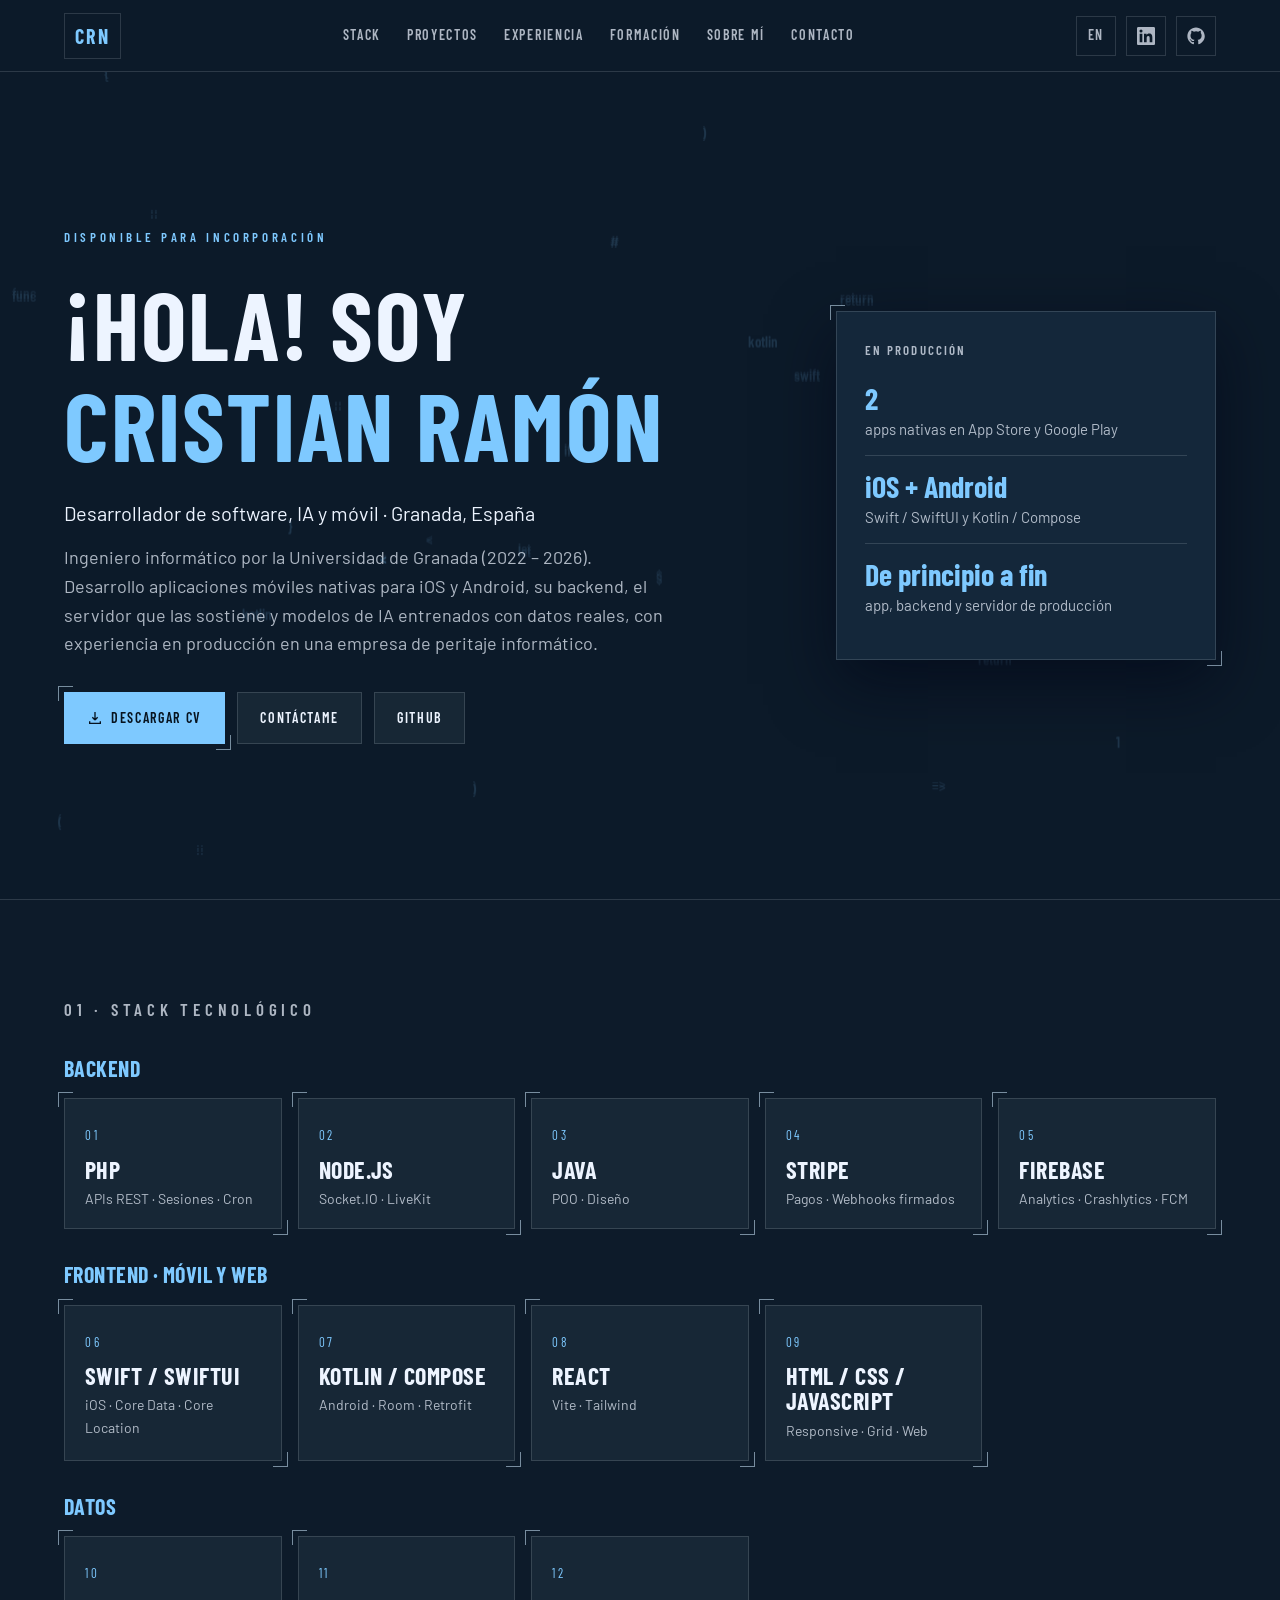
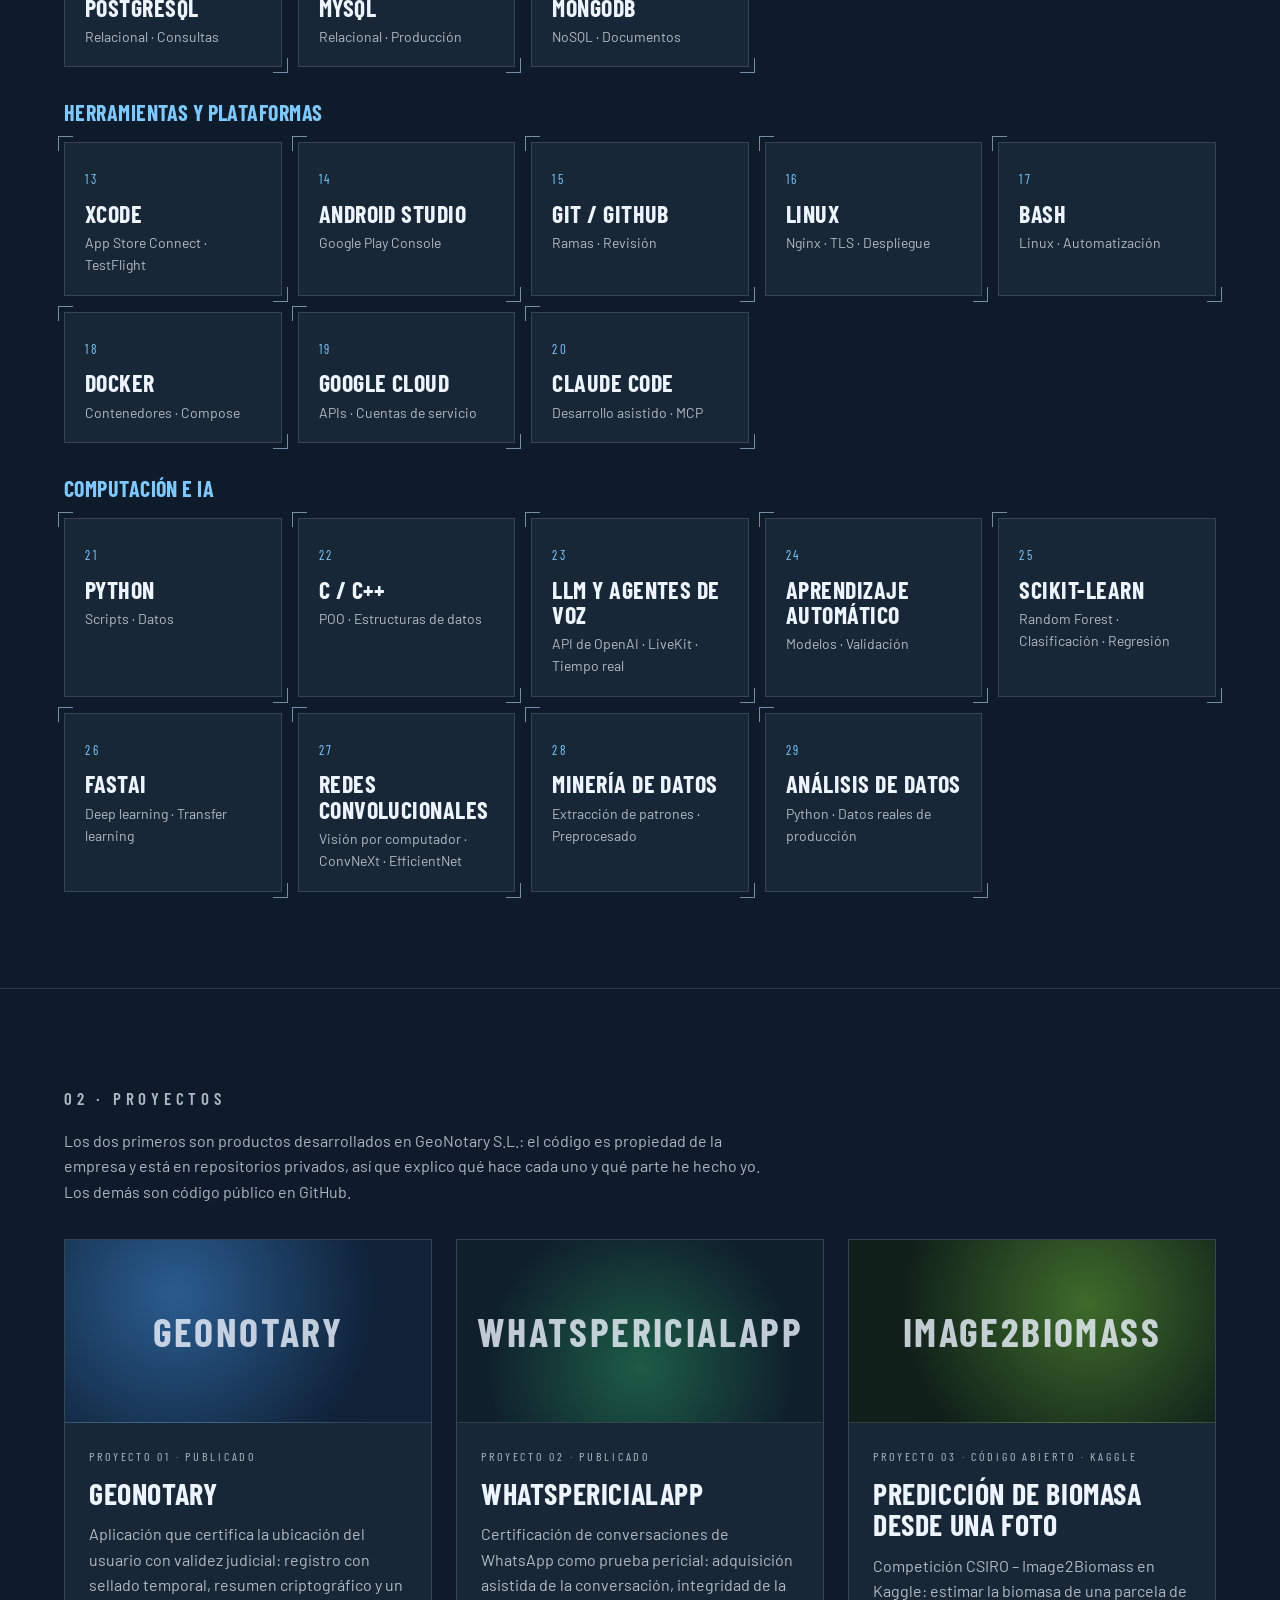
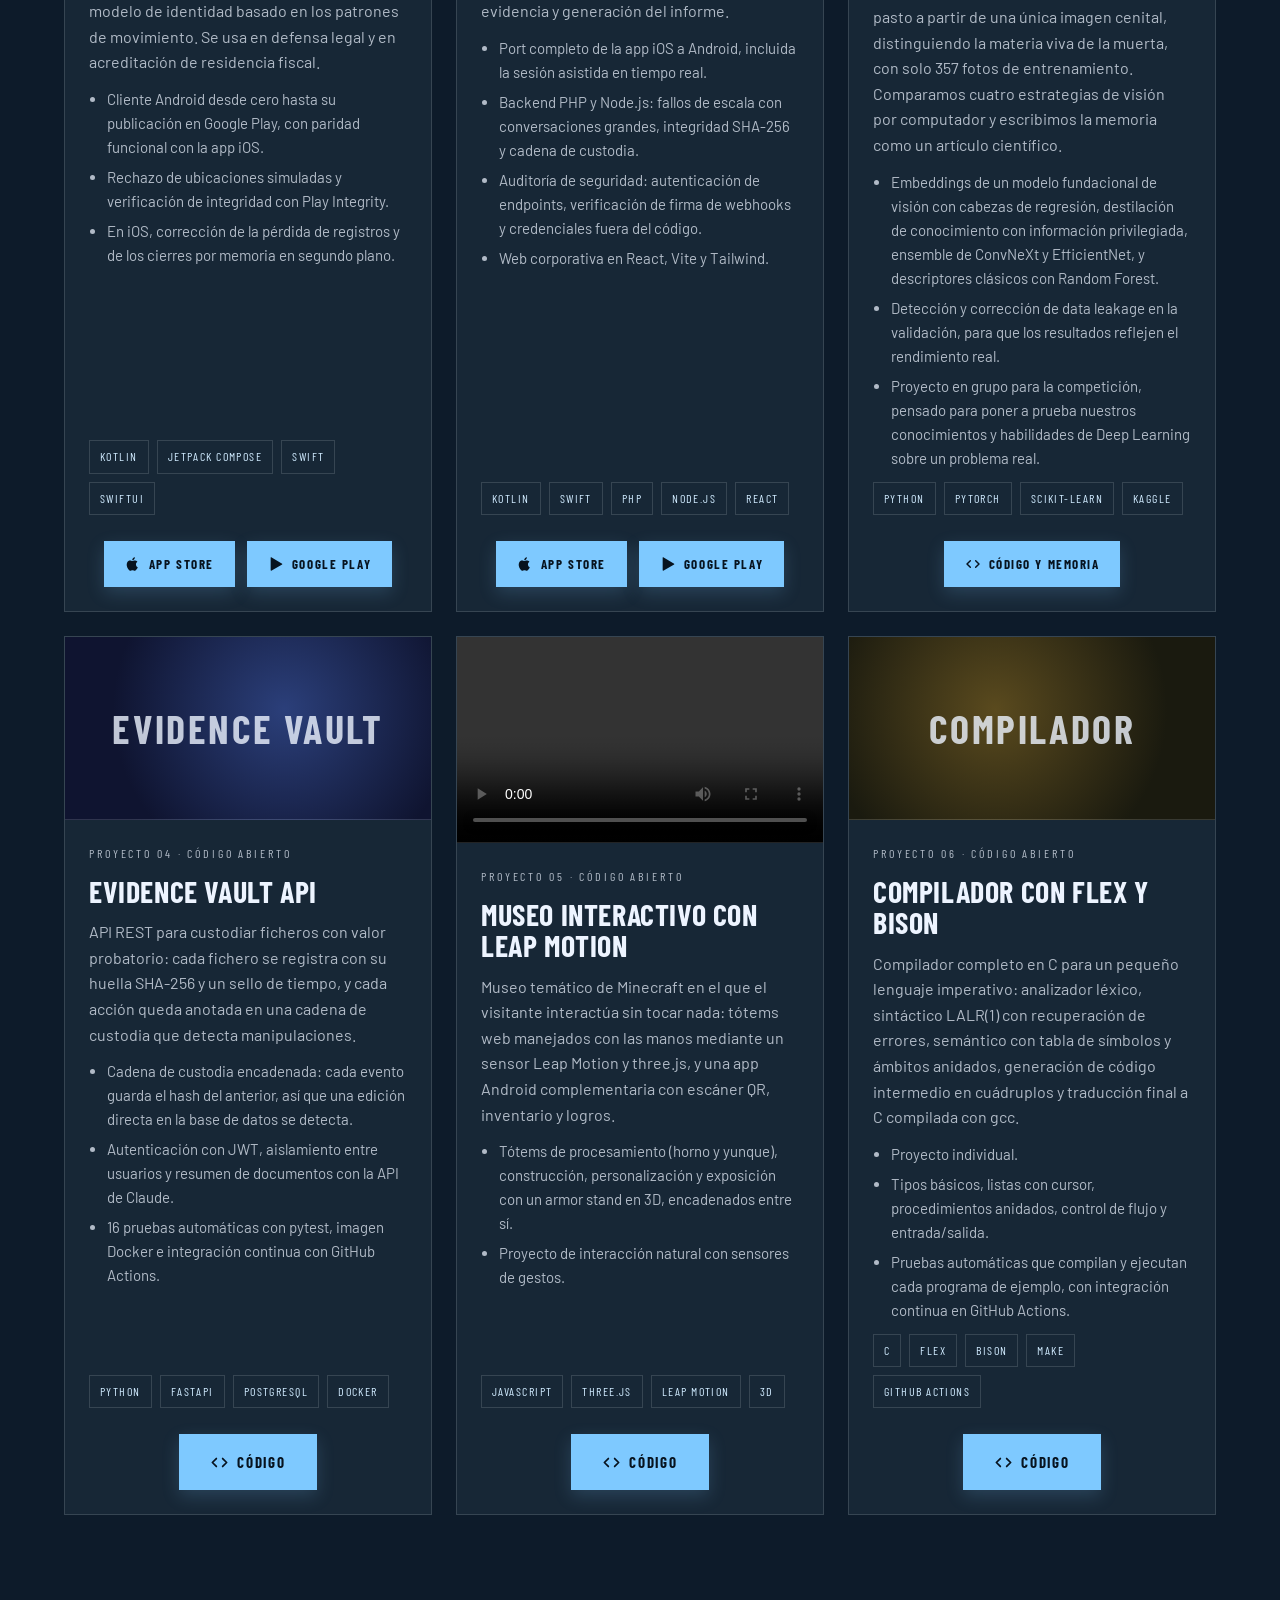
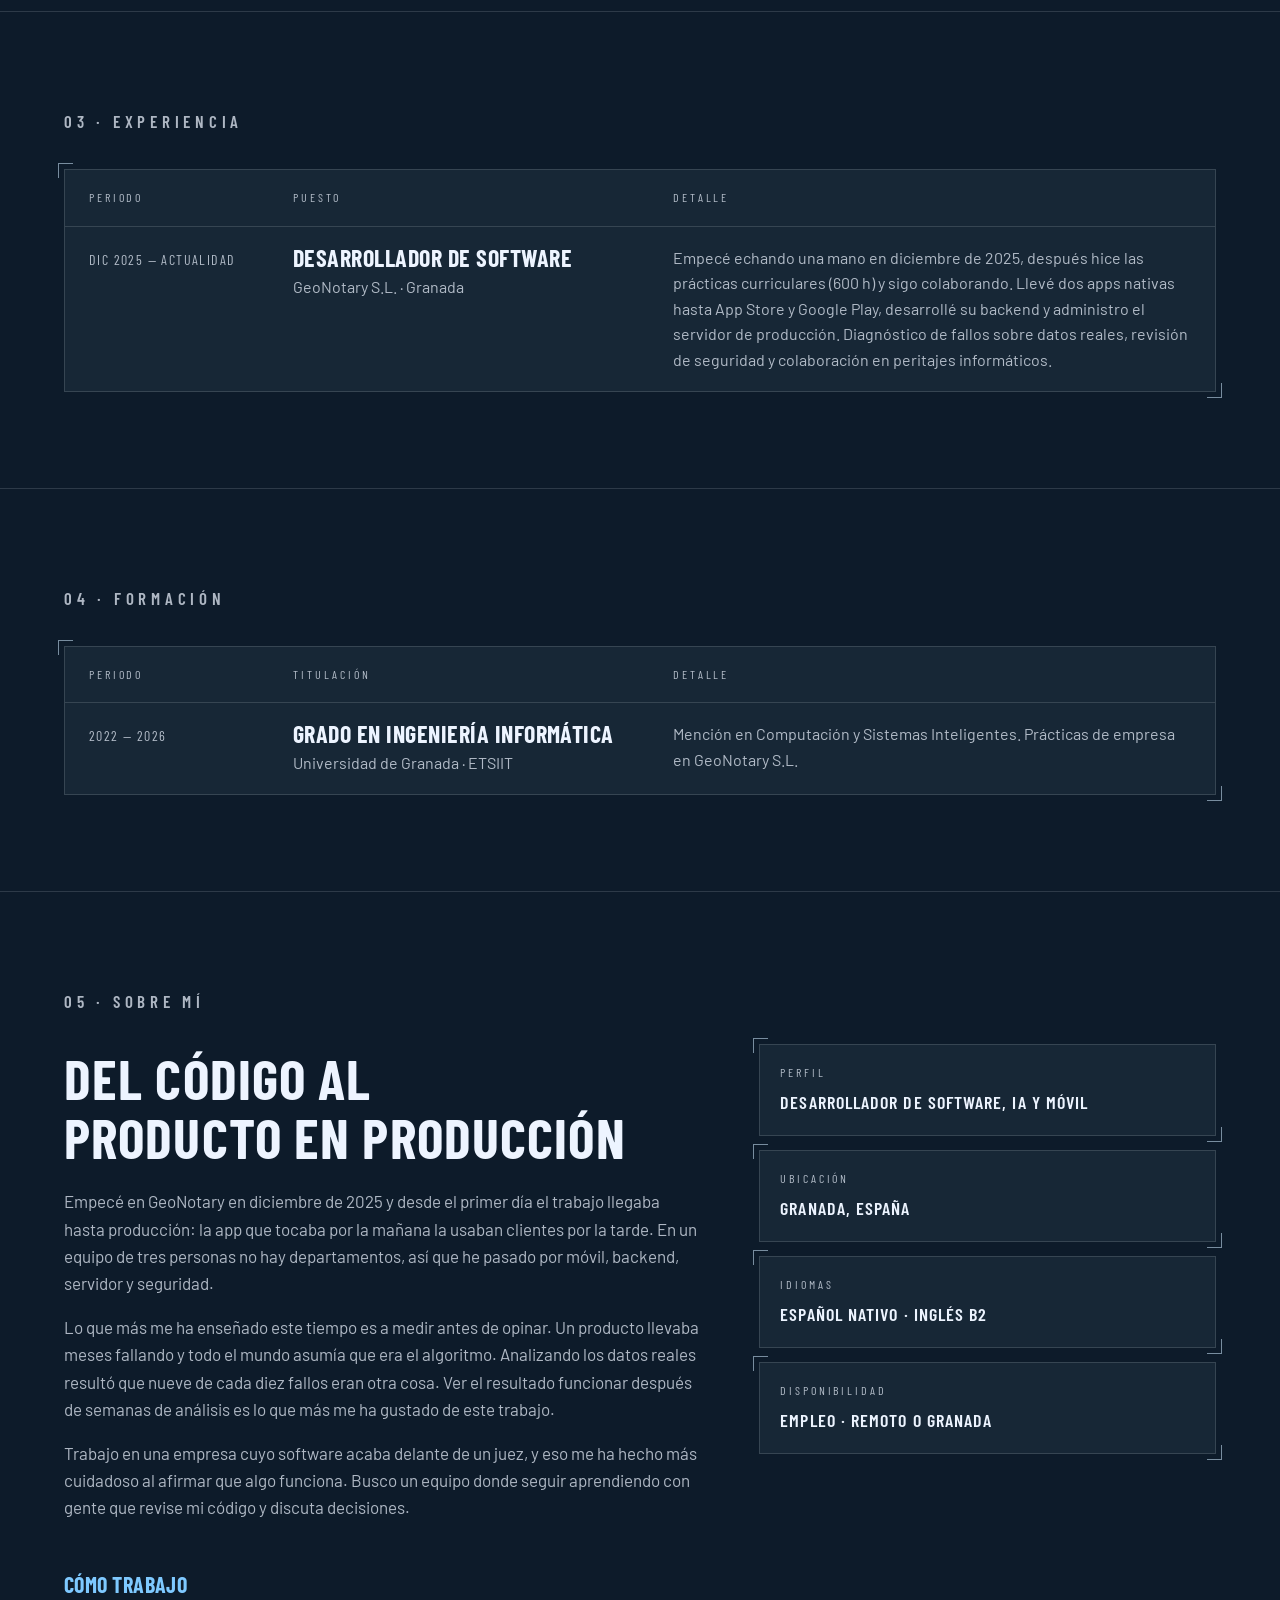
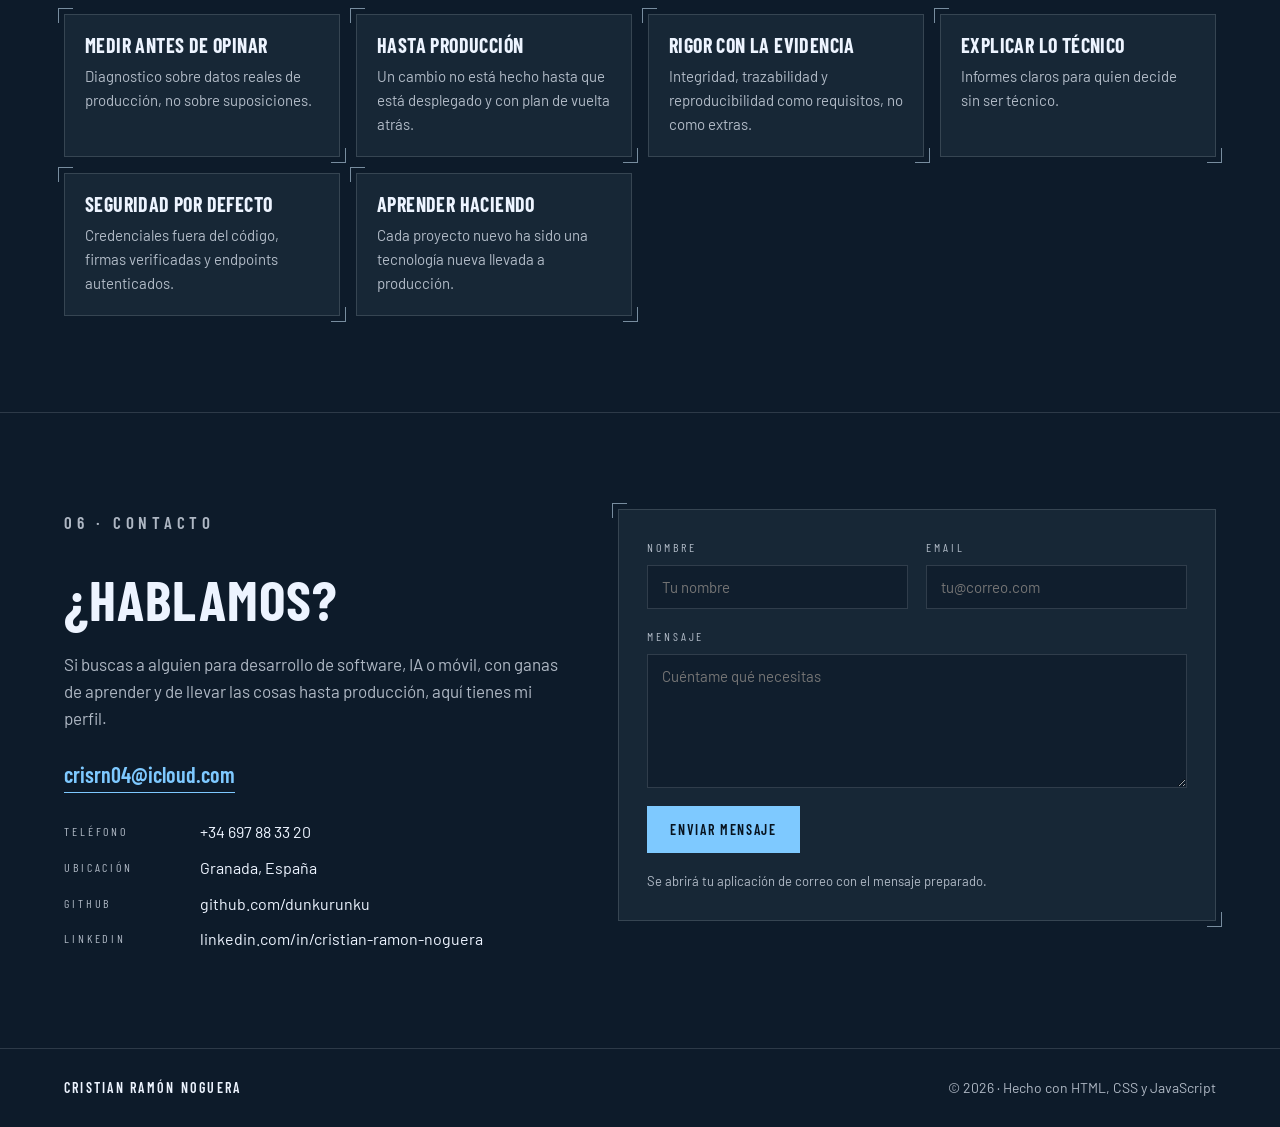
==== commit 8aea310f: "Enlace a LinkedIn" ====
--- a/es/index.html
+++ b/es/index.html
@@ -36,6 +36,9 @@
   </nav>
   <div class="nav__icons">
     <a href="../" hreflang="en" lang="en" aria-label="English version" class="icon-btn icon-btn--lang">EN</a>
+    <a href="https://www.linkedin.com/in/cristian-ramon-noguera" target="_blank" rel="noopener" aria-label="LinkedIn" class="icon-btn">
+      <svg viewBox="0 0 24 24" width="18" height="18" fill="currentColor"><path d="M20.45 20.45h-3.56v-5.57c0-1.33-.02-3.04-1.85-3.04-1.85 0-2.14 1.45-2.14 2.94v5.67H9.35V9h3.41v1.56h.05c.48-.9 1.64-1.85 3.37-1.85 3.6 0 4.27 2.37 4.27 5.46v6.28zM5.34 7.43a2.06 2.06 0 1 1 0-4.13 2.06 2.06 0 0 1 0 4.13zM7.12 20.45H3.56V9h3.56v11.45zM22.22 0H1.77C.79 0 0 .77 0 1.73v20.54C0 23.23.79 24 1.77 24h20.45c.98 0 1.78-.77 1.78-1.73V1.73C24 .77 23.2 0 22.22 0z"/></svg>
+    </a>
     <a href="https://github.com/dunkurunku" target="_blank" rel="noopener" aria-label="GitHub" class="icon-btn">
       <svg viewBox="0 0 24 24" width="18" height="18" fill="currentColor"><path d="M12 .5C5.7.5.5 5.7.5 12c0 5.1 3.3 9.4 7.9 10.9.6.1.8-.3.8-.6v-2.2c-3.2.7-3.9-1.4-3.9-1.4-.5-1.3-1.3-1.7-1.3-1.7-1-.7.1-.7.1-.7 1.2.1 1.8 1.2 1.8 1.2 1 1.8 2.8 1.3 3.4 1 .1-.8.4-1.3.7-1.6-2.6-.3-5.3-1.3-5.3-5.7 0-1.3.5-2.3 1.2-3.1-.1-.3-.5-1.5.1-3.1 0 0 1-.3 3.2 1.2a11 11 0 0 1 5.8 0c2.2-1.5 3.2-1.2 3.2-1.2.6 1.6.2 2.8.1 3.1.8.8 1.2 1.8 1.2 3.1 0 4.4-2.7 5.4-5.3 5.7.4.4.8 1.1.8 2.2v3.2c0 .3.2.7.8.6 4.6-1.5 7.9-5.8 7.9-10.9C23.5 5.7 18.3.5 12 .5z"/></svg>
     </a>
@@ -337,6 +340,7 @@
           <dt>Teléfono</dt><dd><a href="tel:+34697883320">+34 697 88 33 20</a></dd>
           <dt>Ubicación</dt><dd>Granada, España</dd>
           <dt>GitHub</dt><dd><a href="https://github.com/dunkurunku" target="_blank" rel="noopener">github.com/dunkurunku</a></dd>
+          <dt>LinkedIn</dt><dd><a href="https://www.linkedin.com/in/cristian-ramon-noguera" target="_blank" rel="noopener">linkedin.com/in/cristian-ramon-noguera</a></dd>
         </dl>
       </div>
       <form class="form corner" id="contactForm">
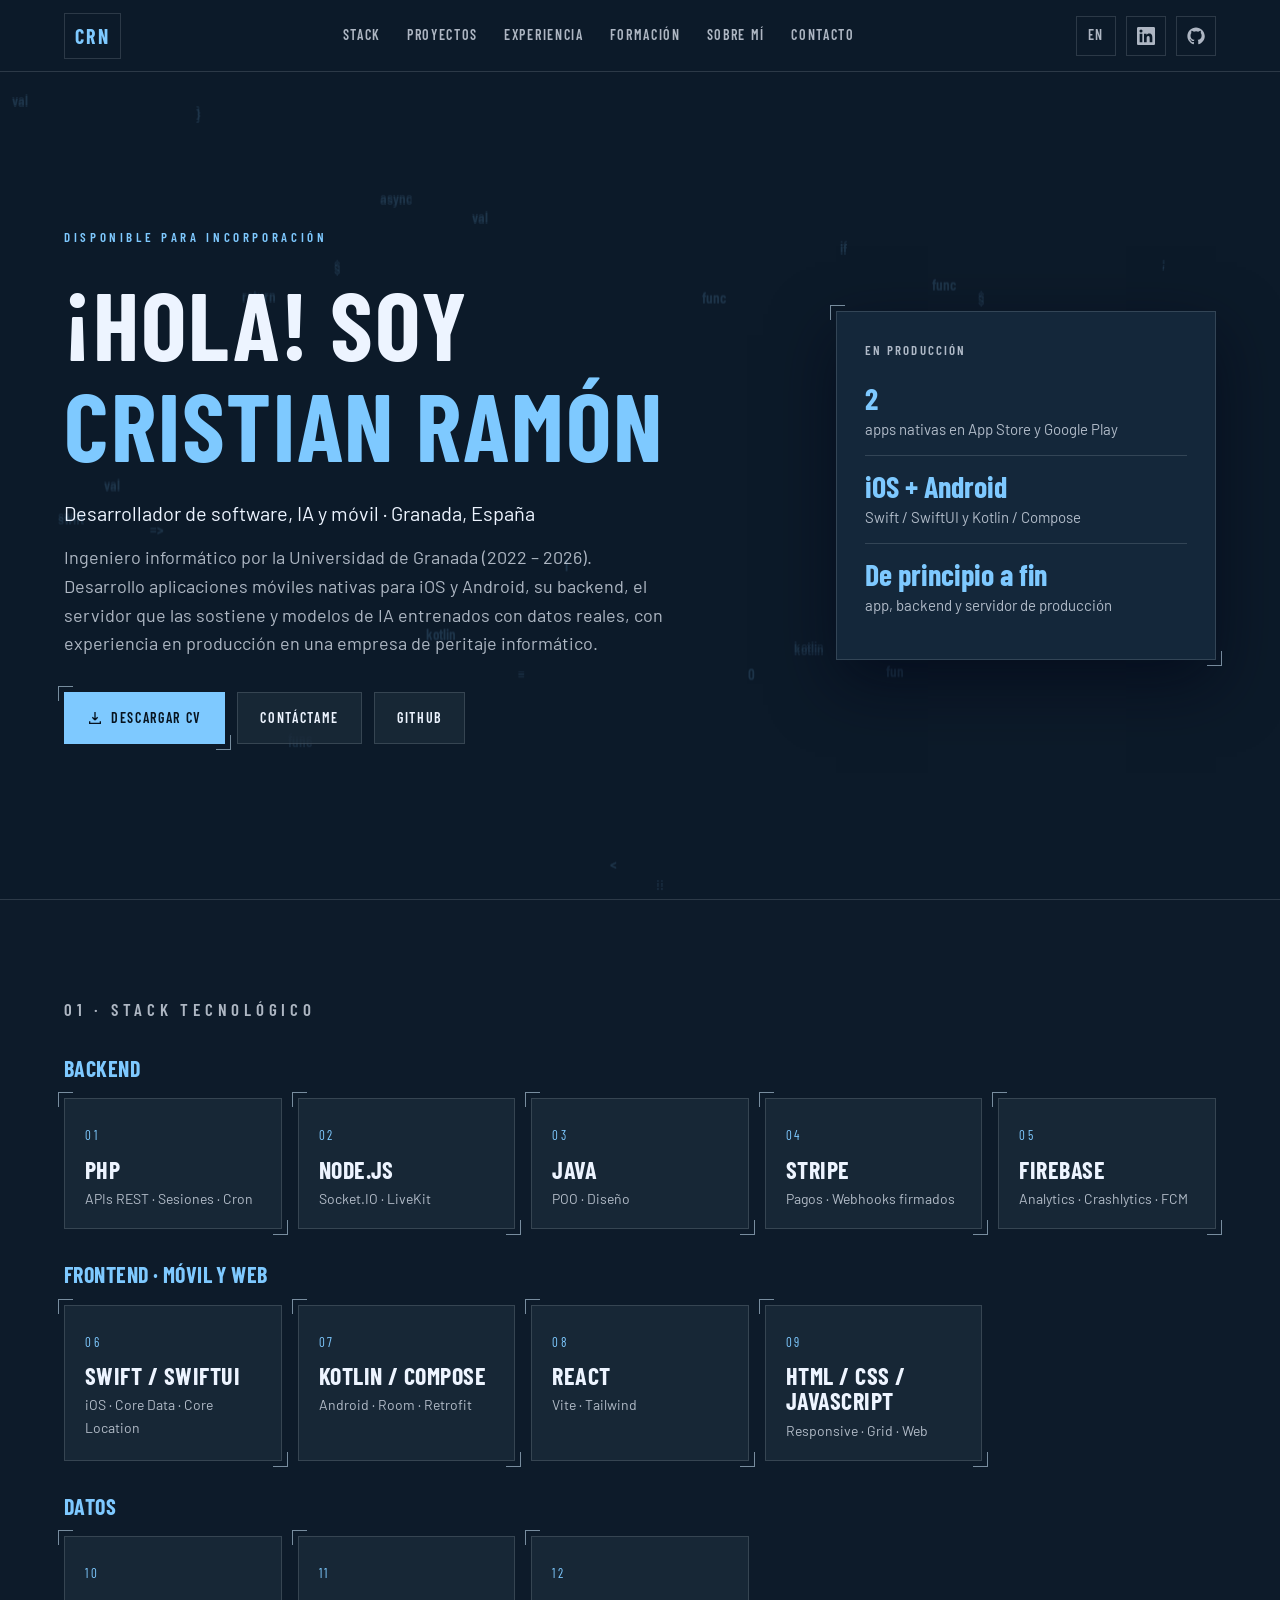
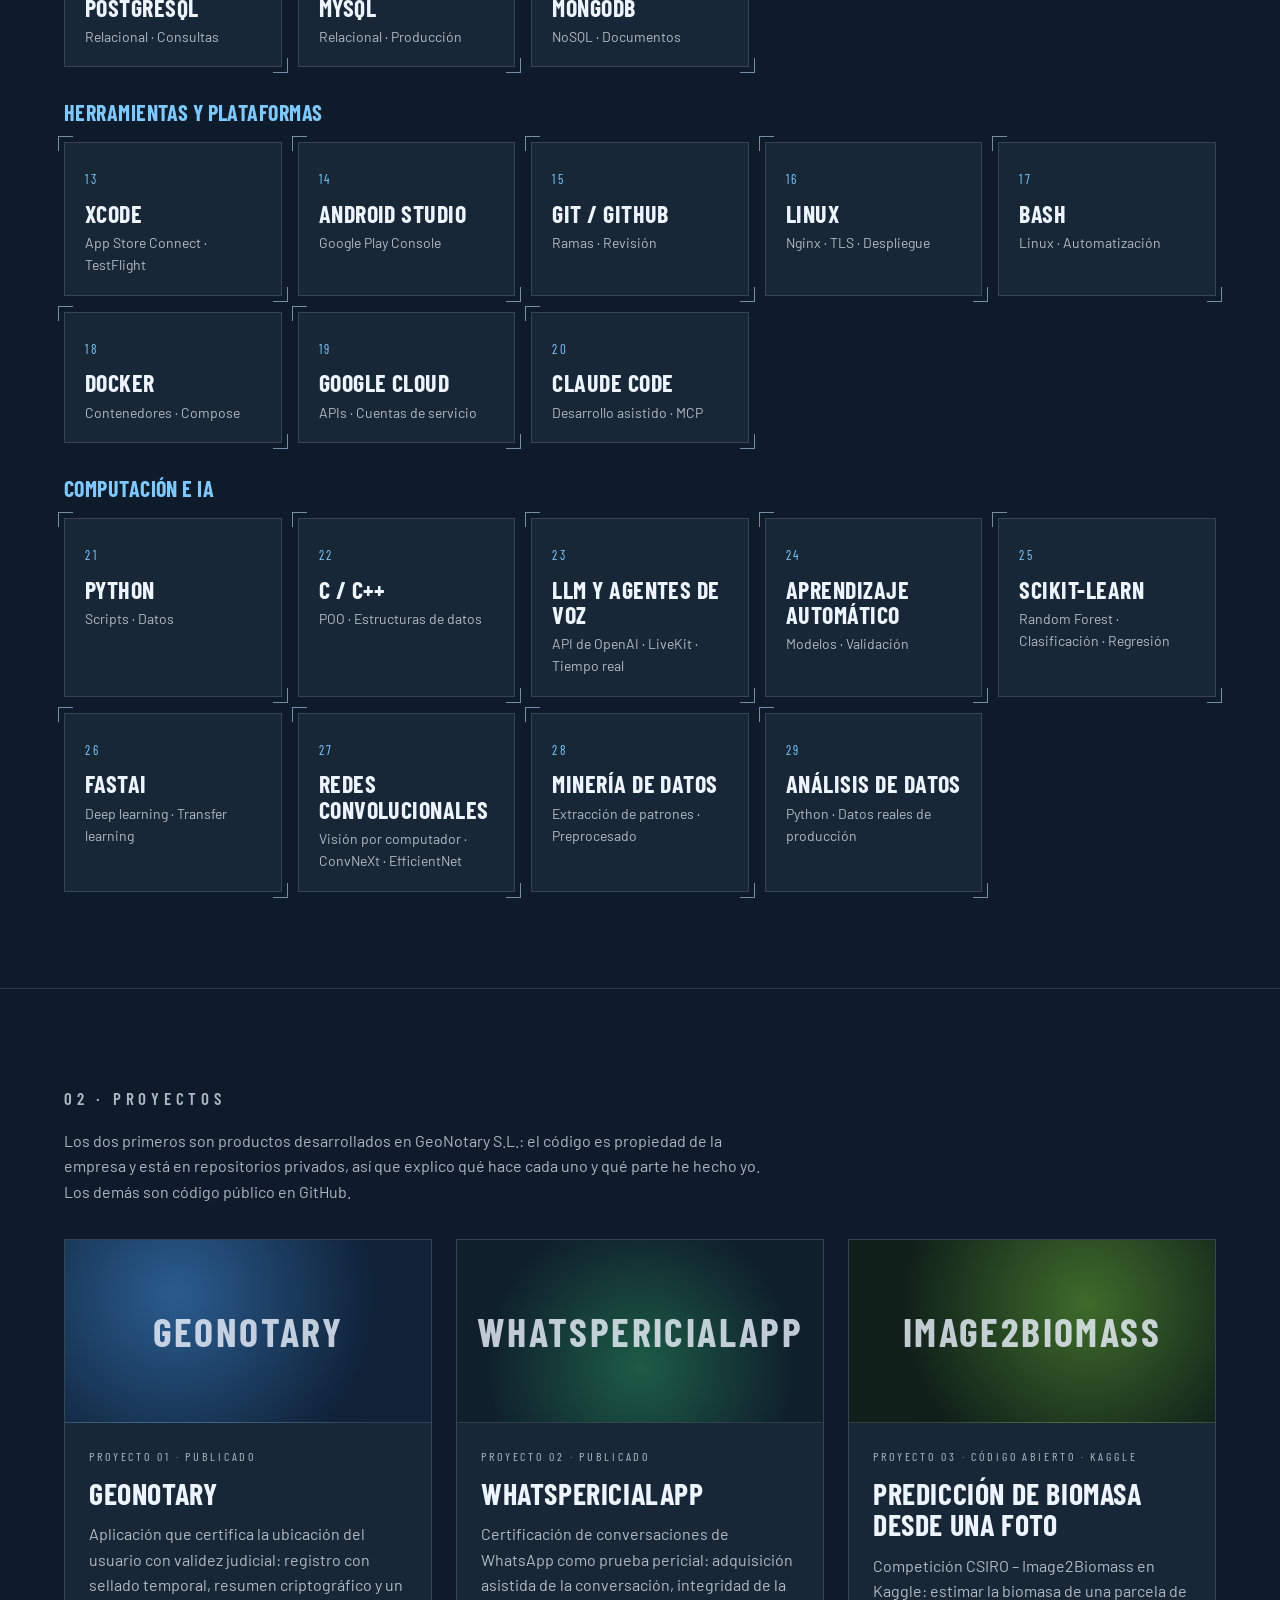
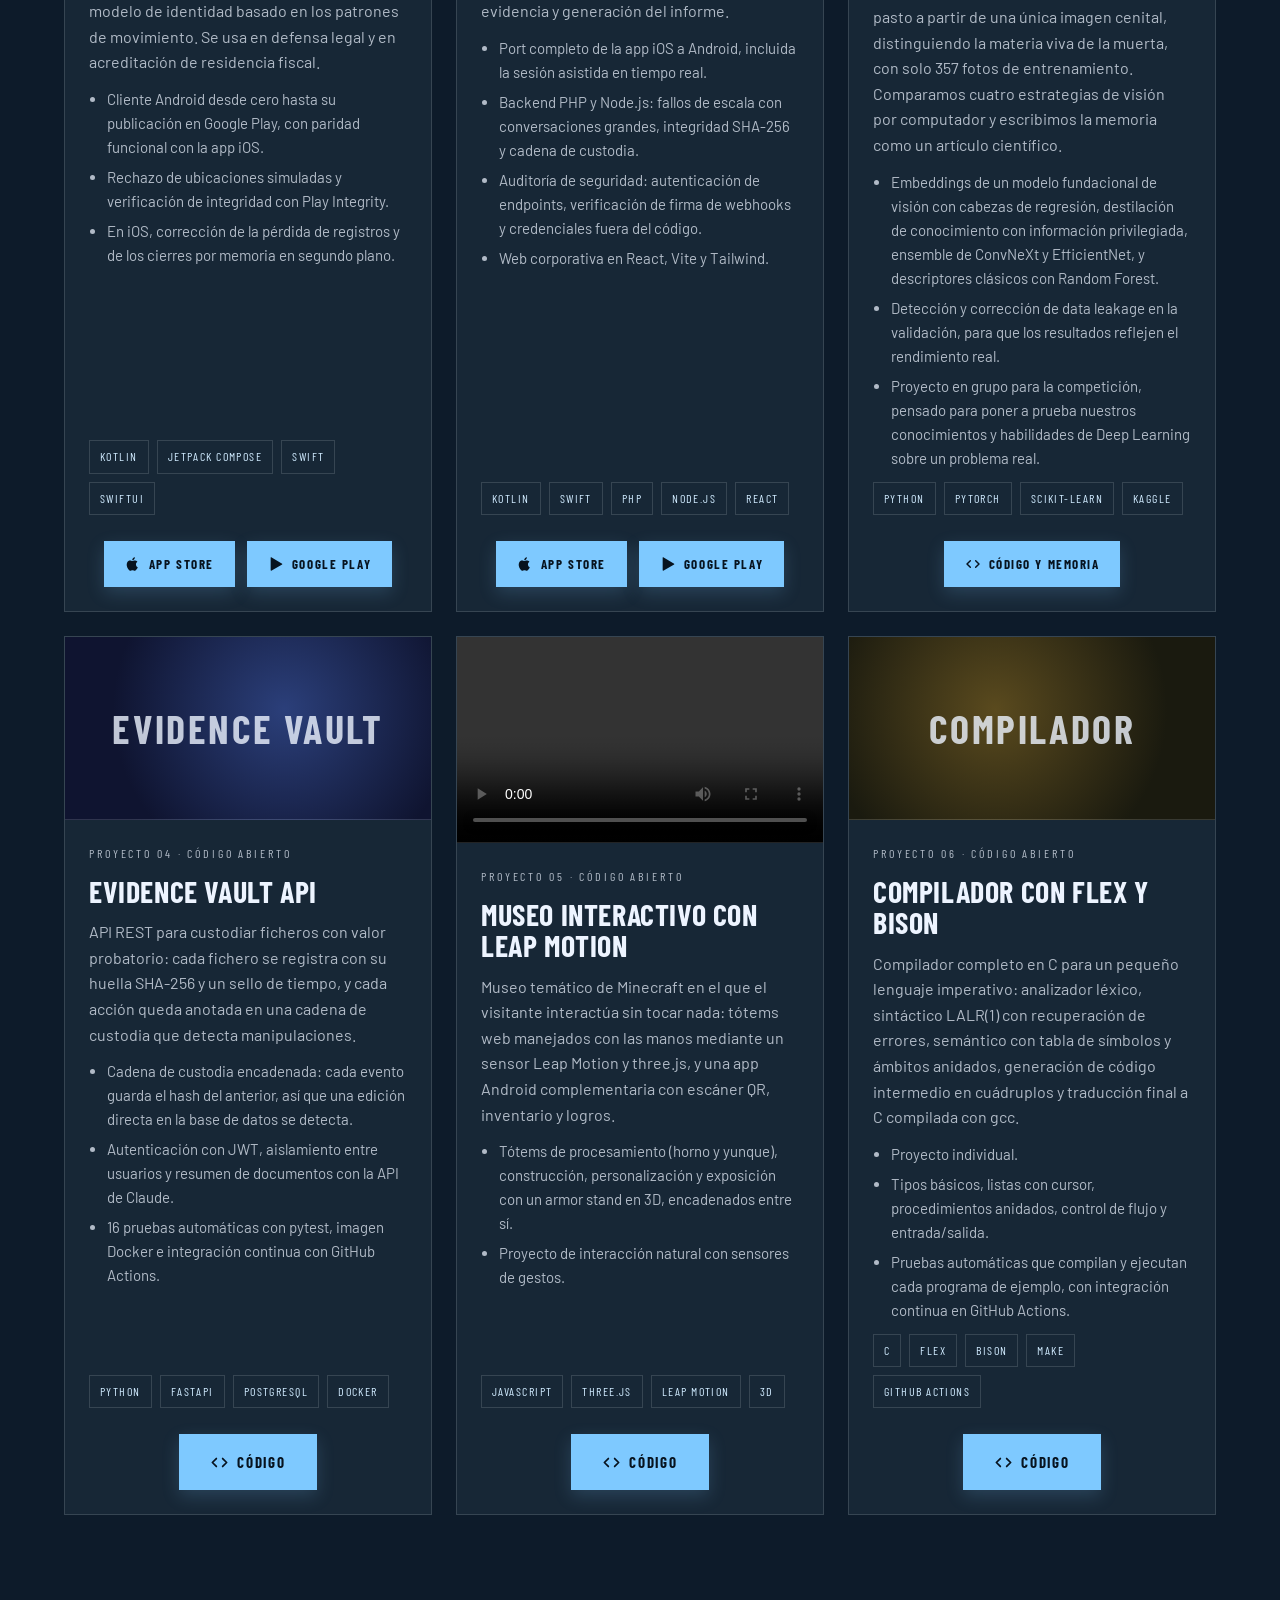
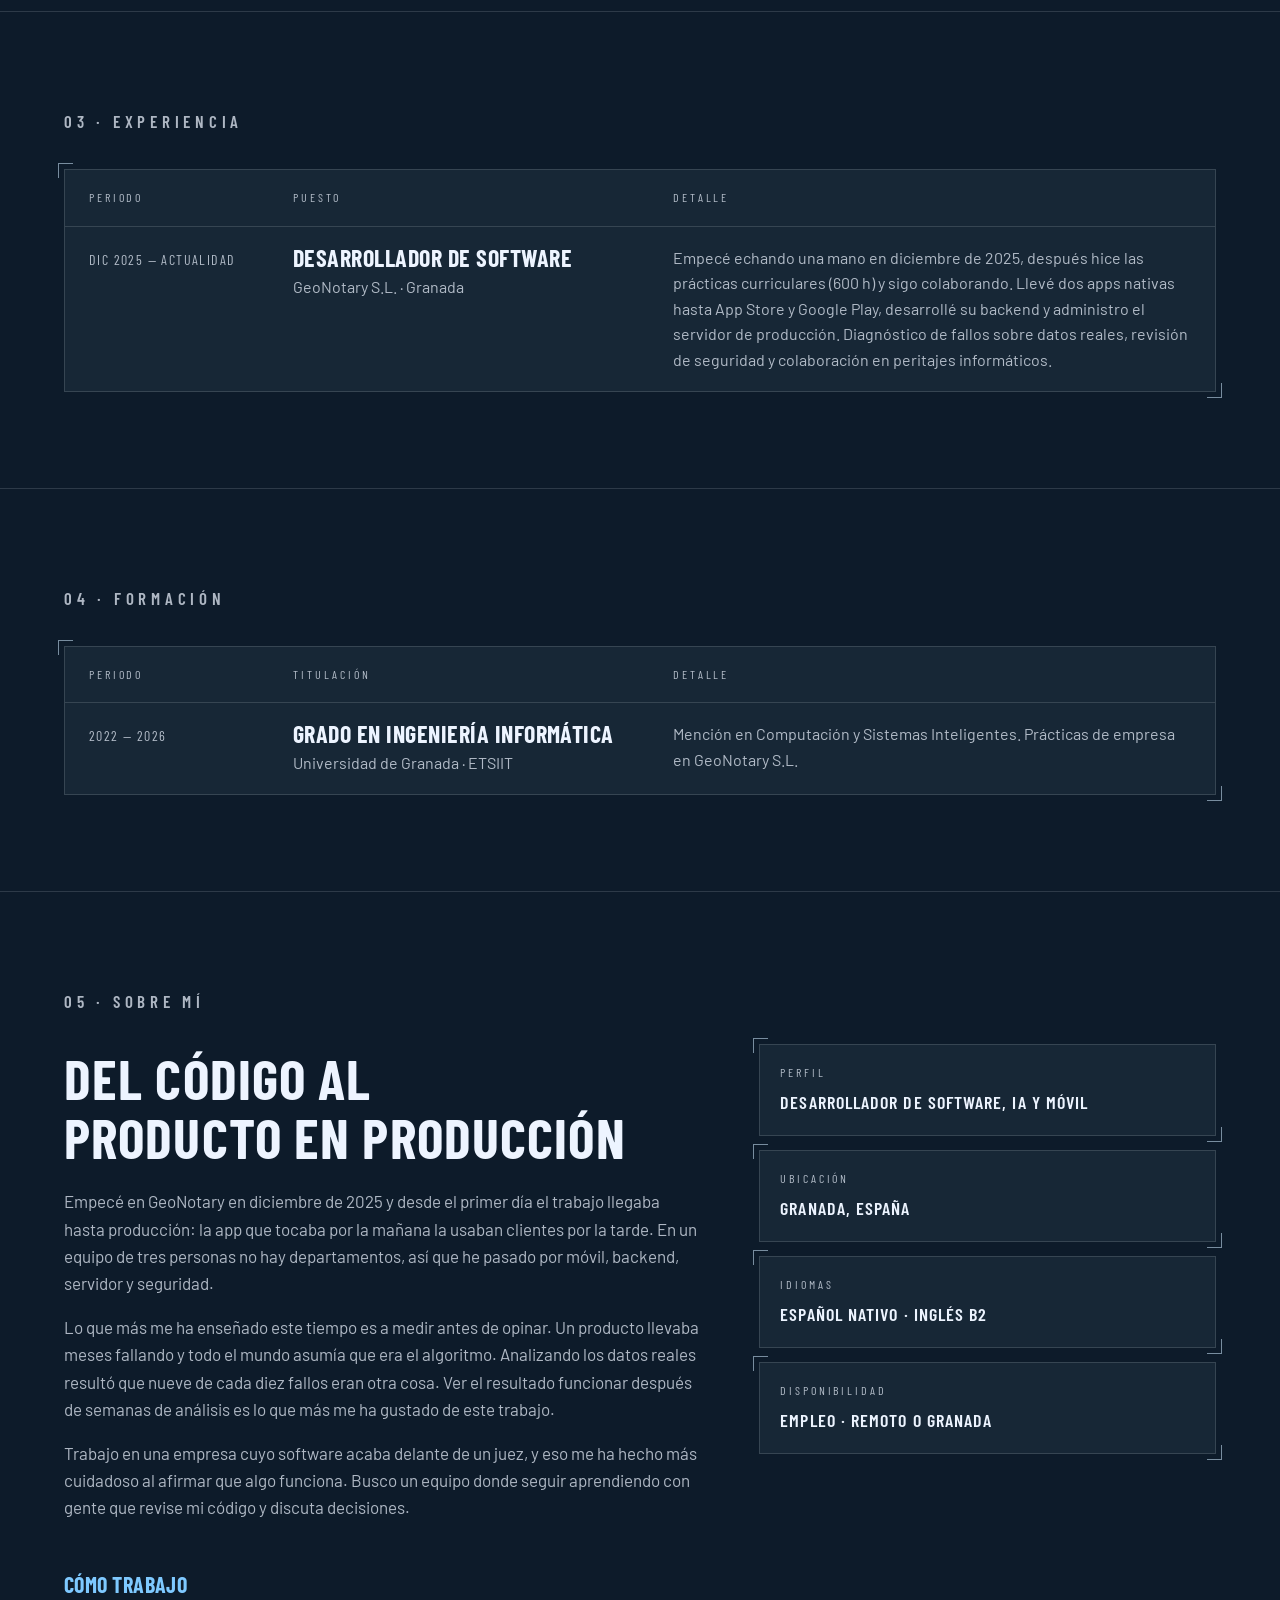
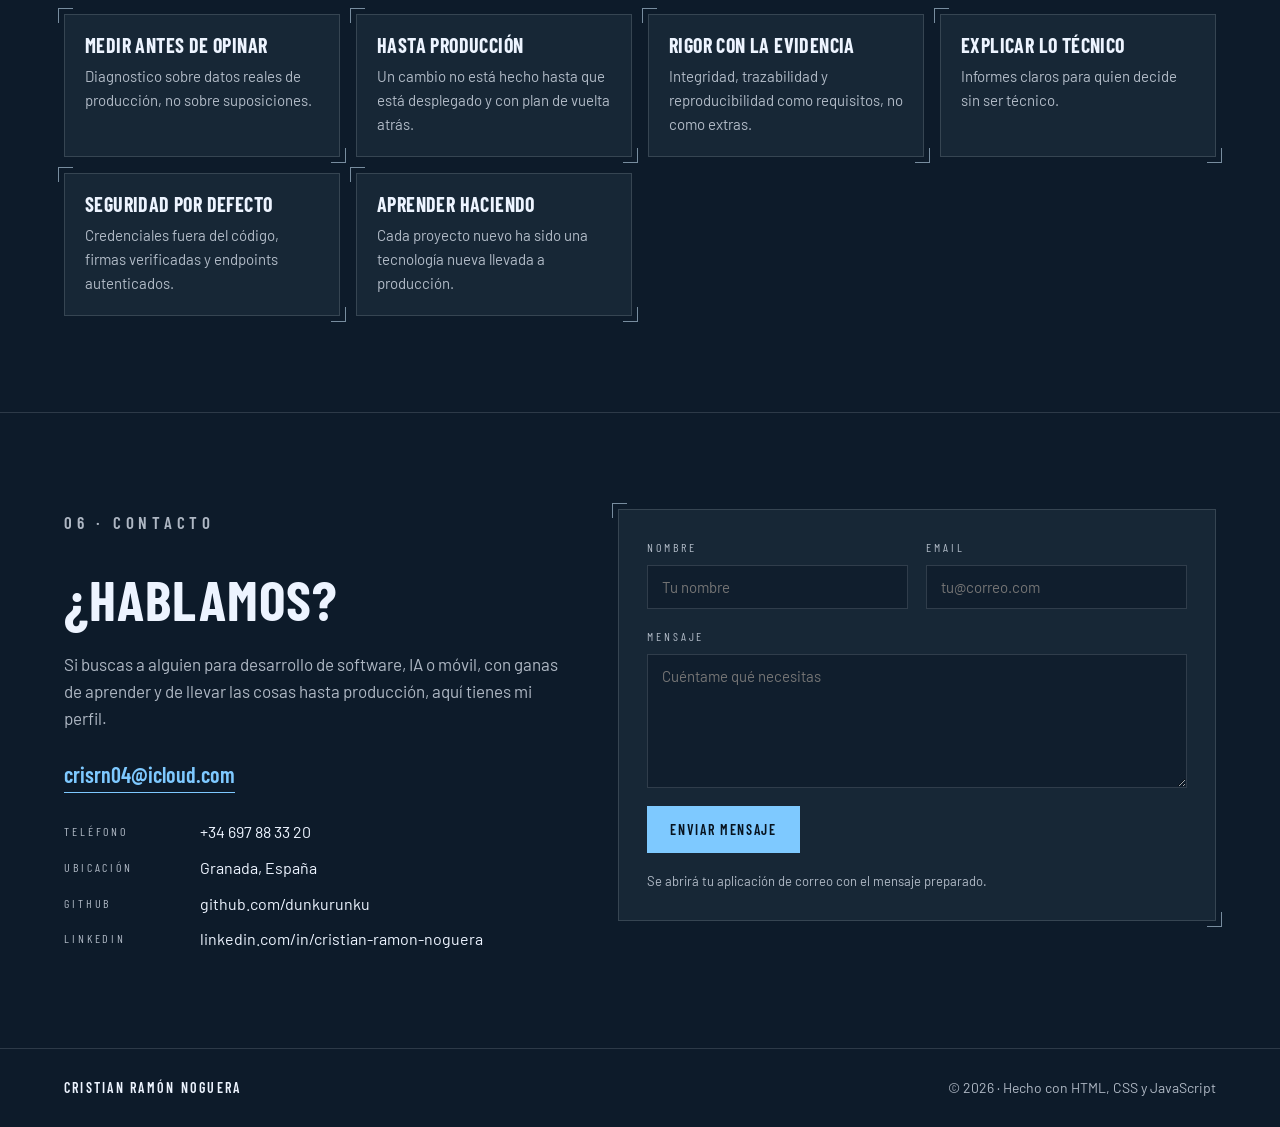
==== commit 40390767: "Título de la pestaña con el título nuevo" ====
--- a/es/index.html
+++ b/es/index.html
@@ -3,7 +3,7 @@
 <head>
   <meta charset="UTF-8">
   <meta name="viewport" content="width=device-width, initial-scale=1.0">
-  <title>Cristian Ramón Noguera · Desarrollador de software</title>
+  <title>Cristian Ramón Noguera · Desarrollador de software, IA y móvil</title>
   <meta name="description" content="Portfolio de Cristian Ramón Noguera, desarrollador de software: aplicaciones móviles nativas iOS y Android, backend y sistemas.">
   <link rel="preconnect" href="https://fonts.googleapis.com">
   <link rel="preconnect" href="https://fonts.gstatic.com" crossorigin>
